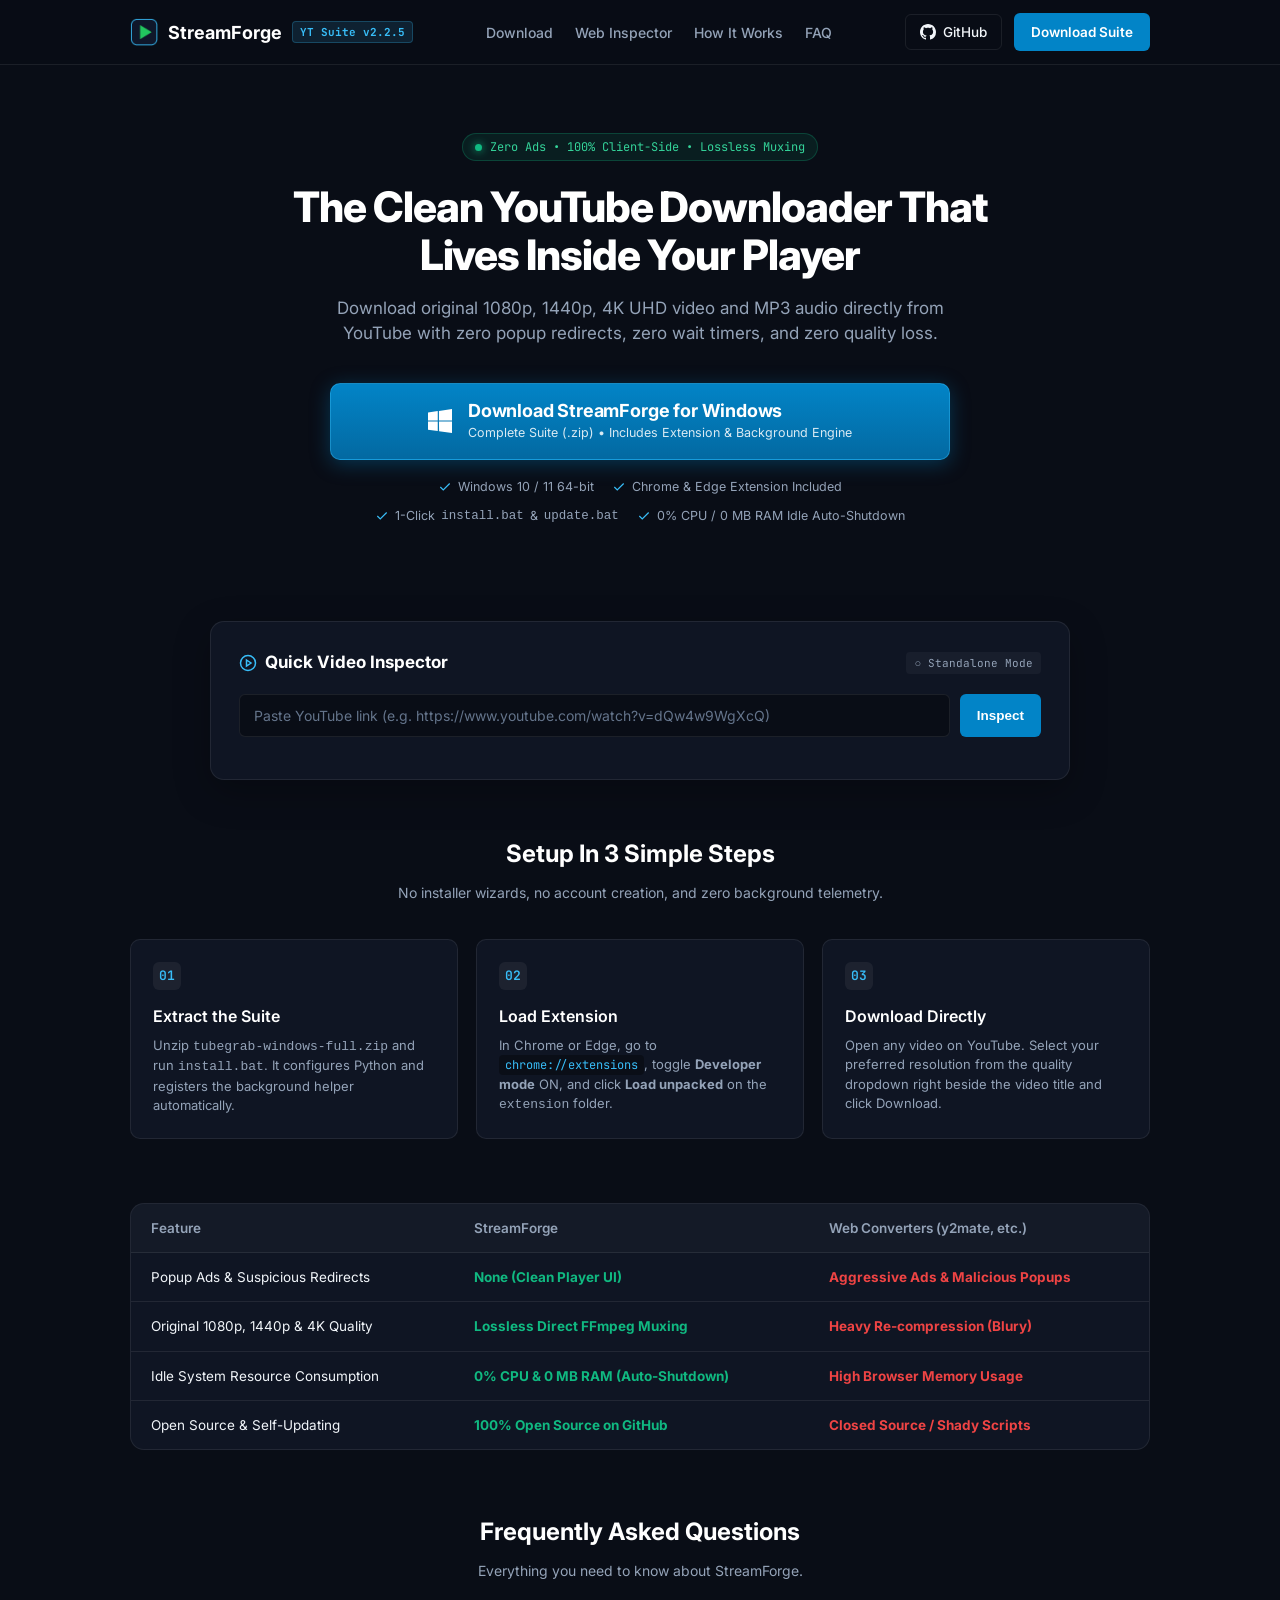
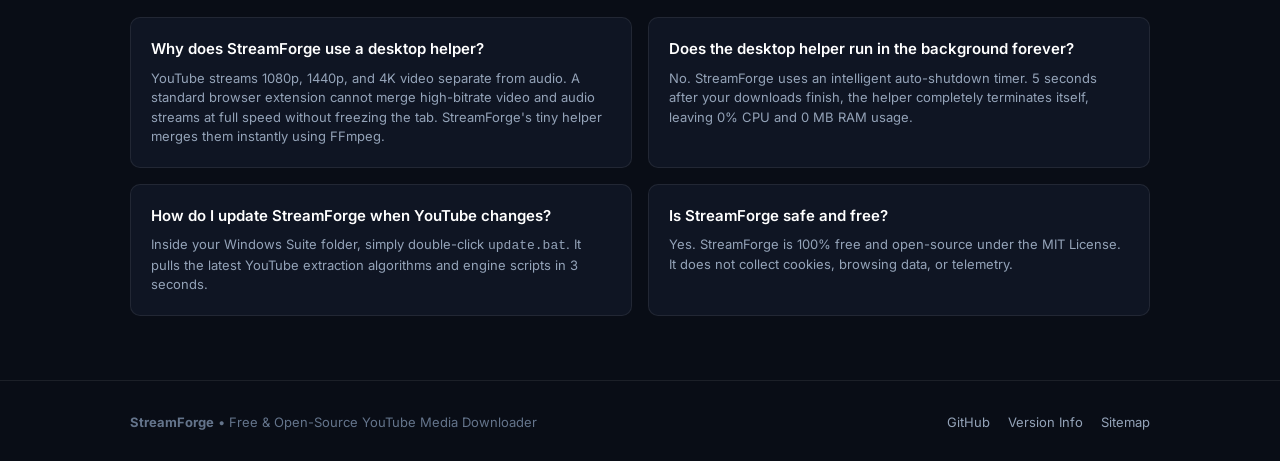
==== index.html @ 8bb4650d "feat(domain): point all canonical, sitemap, og, and version endpoints to streamforge-talha-950a.verc" ====
<!DOCTYPE html>
<html lang="en">
<head>
  <meta charset="UTF-8">
  <meta name="viewport" content="width=device-width, initial-scale=1.0">
  <title>StreamForge - Clean, High-Speed YouTube Downloader & Desktop Suite</title>
  <meta name="description" content="StreamForge is a high-speed, ad-free YouTube video downloader and browser extension. Download 1080p, 1440p, 4K UHD, and MP3 audio directly from the YouTube player.">
  <meta name="keywords" content="streamforge, youtube downloader, yt downloader, streamforge youtube, chrome extension, edge extension, 1080p youtube download, 4k video download, mp3 audio extractor, open source downloader">
  <meta name="author" content="StreamForge Team">
  <meta name="google-site-verification" content="googleea333b6af960c847" />
  <link rel="canonical" href="https://streamforge-talha-950a.vercel.app/" />

  <!-- Open Graph -->
  <meta property="og:title" content="StreamForge - Clean YouTube Downloader & Desktop Suite">
  <meta property="og:description" content="Download YouTube videos directly from your browser player in full quality with zero ads.">
  <meta property="og:type" content="website">
  <meta property="og:url" content="https://streamforge-talha-950a.vercel.app/">
  <meta property="og:image" content="https://streamforge-talha-950a.vercel.app/icon.png">

  <!-- Schema.org JSON-LD -->
  <script type="application/ld+json">
  {
    "@context": "https://schema.org",
    "@graph": [
      {
        "@type": "WebSite",
        "@id": "https://streamforge-talha-950a.vercel.app/#website",
        "url": "https://streamforge-talha-950a.vercel.app/",
        "name": "StreamForge",
        "description": "Clean, ad-free YouTube video downloader extension and desktop engine."
      },
      {
        "@type": "SoftwareApplication",
        "name": "StreamForge",
        "operatingSystem": "Windows 10, Windows 11, Chromium Browsers",
        "applicationCategory": "MultimediaApplication",
        "offers": {
          "@type": "Offer",
          "price": "0",
          "priceCurrency": "USD"
        }
      }
    ]
  }
  </script>

  <link rel="icon" type="image/png" href="icon.png">
  <link rel="preconnect" href="https://fonts.googleapis.com">
  <link rel="preconnect" href="https://fonts.gstatic.com" crossorigin>
  <link href="https://fonts.googleapis.com/css2?family=Inter:wght@400;500;600;700&family=JetBrains+Mono:wght@400;500&display=swap" rel="stylesheet">

  <style>
    :root {
      --bg: #090d16;
      --bg-surface: #0f1523;
      --bg-card: #141c2e;
      --bg-card-hover: #182238;
      --border: rgba(255, 255, 255, 0.08);
      --border-focus: rgba(56, 189, 248, 0.5);
      --text: #f1f5f9;
      --text-muted: #94a3b8;
      --text-dim: #64748b;
      --primary: #0284c7;
      --primary-hover: #0369a1;
      --accent: #38bdf8;
      --accent-glow: rgba(56, 189, 248, 0.15);
      --success: #10b981;
      --danger: #ef4444;
      --radius-sm: 6px;
      --radius: 10px;
      --radius-lg: 14px;
      --font-mono: "JetBrains Mono", monospace;
    }

    * {
      box-sizing: border-box;
      margin: 0;
      padding: 0;
    }

    body {
      background-color: var(--bg);
      color: var(--text);
      font-family: 'Inter', -apple-system, BlinkMacSystemFont, "Segoe UI", Roboto, sans-serif;
      line-height: 1.5;
      font-size: 15px;
      -webkit-font-smoothing: antialiased;
    }

    a {
      color: var(--accent);
      text-decoration: none;
    }
    a:hover {
      text-decoration: underline;
    }

    /* Container */
    .container {
      max-width: 1060px;
      margin: 0 auto;
      padding: 0 20px;
    }

    /* Navbar */
    header {
      border-bottom: 1px solid var(--border);
      position: sticky;
      top: 0;
      background: rgba(9, 13, 22, 0.85);
      backdrop-filter: blur(12px);
      z-index: 100;
    }

    .nav-wrap {
      display: flex;
      align-items: center;
      justify-content: space-between;
      height: 64px;
    }

    .brand {
      display: flex;
      align-items: center;
      gap: 10px;
      font-size: 18px;
      font-weight: 700;
      color: #fff;
      text-decoration: none;
    }

    .brand img {
      width: 28px;
      height: 28px;
      border-radius: 6px;
    }

    .brand-tag {
      font-size: 11px;
      font-family: var(--font-mono);
      background: rgba(56, 189, 248, 0.12);
      color: var(--accent);
      padding: 2px 7px;
      border-radius: 4px;
      border: 1px solid rgba(56, 189, 248, 0.25);
    }

    .nav-links {
      display: flex;
      align-items: center;
      gap: 22px;
    }

    .nav-links a {
      color: var(--text-muted);
      font-size: 14px;
      font-weight: 500;
      transition: color 0.15s;
    }

    .nav-links a:hover {
      color: #fff;
      text-decoration: none;
    }

    .nav-actions {
      display: flex;
      align-items: center;
      gap: 12px;
    }

    .btn-ghost {
      display: inline-flex;
      align-items: center;
      gap: 7px;
      padding: 7px 14px;
      background: transparent;
      border: 1px solid var(--border);
      color: var(--text);
      font-size: 13.5px;
      font-weight: 500;
      border-radius: var(--radius-sm);
      transition: all 0.15s;
      cursor: pointer;
      text-decoration: none;
    }

    .btn-ghost:hover {
      background: rgba(255, 255, 255, 0.05);
      border-color: rgba(255, 255, 255, 0.2);
      color: #fff;
      text-decoration: none;
    }

    .btn-primary {
      display: inline-flex;
      align-items: center;
      gap: 7px;
      padding: 8px 16px;
      background: var(--primary);
      border: 1px solid transparent;
      color: #fff;
      font-size: 13.5px;
      font-weight: 600;
      border-radius: var(--radius-sm);
      transition: all 0.15s;
      cursor: pointer;
      text-decoration: none;
    }

    .btn-primary:hover {
      background: var(--primary-hover);
      text-decoration: none;
    }

    /* Hero */
    .hero {
      padding: 68px 0 48px;
      text-align: center;
    }

    .status-badge {
      display: inline-flex;
      align-items: center;
      gap: 8px;
      background: rgba(16, 185, 129, 0.1);
      border: 1px solid rgba(16, 185, 129, 0.25);
      color: #34d399;
      font-size: 12px;
      font-family: var(--font-mono);
      padding: 4px 12px;
      border-radius: 20px;
      margin-bottom: 22px;
    }

    .status-dot {
      width: 7px;
      height: 7px;
      background: #10b981;
      border-radius: 50%;
      box-shadow: 0 0 8px #10b981;
    }

    .hero h1 {
      font-size: 42px;
      font-weight: 800;
      letter-spacing: -0.025em;
      line-height: 1.15;
      color: #fff;
      max-width: 760px;
      margin: 0 auto 16px;
    }

    .hero p {
      font-size: 17px;
      color: var(--text-muted);
      max-width: 620px;
      margin: 0 auto 36px;
    }

    /* Single Hero CTA */
    .hero-cta-box {
      max-width: 620px;
      margin: 0 auto 48px;
      display: flex;
      flex-direction: column;
      align-items: center;
      gap: 18px;
    }

    .btn-hero-primary {
      display: inline-flex;
      align-items: center;
      justify-content: center;
      gap: 16px;
      width: 100%;
      padding: 16px 28px;
      background: linear-gradient(180deg, #0284c7 0%, #0369a1 100%);
      color: #fff !important;
      border: 1px solid rgba(56, 189, 248, 0.4);
      border-radius: var(--radius);
      box-shadow: 0 4px 20px rgba(2, 132, 199, 0.35);
      transition: all 0.2s cubic-bezier(0.16, 1, 0.3, 1);
      cursor: pointer;
      text-decoration: none !important;
    }

    .btn-hero-primary:hover {
      background: linear-gradient(180deg, #0369a1 0%, #075985 100%);
      transform: translateY(-2px);
      box-shadow: 0 8px 28px rgba(2, 132, 199, 0.5);
      color: #fff !important;
    }

    .btn-hero-primary svg {
      flex-shrink: 0;
    }

    .btn-text-wrap {
      display: flex;
      flex-direction: column;
      text-align: left;
    }

    .btn-title {
      font-size: 18px;
      font-weight: 700;
      letter-spacing: -0.01em;
      line-height: 1.25;
    }

    .btn-sub {
      font-size: 12.5px;
      color: rgba(255, 255, 255, 0.85);
      font-weight: 400;
      margin-top: 2px;
    }

    .hero-meta-badges {
      display: flex;
      flex-wrap: wrap;
      justify-content: center;
      gap: 10px 18px;
      font-size: 12.5px;
      color: var(--text-muted);
    }

    .meta-item {
      display: inline-flex;
      align-items: center;
      gap: 6px;
    }

    .meta-item svg {
      color: var(--accent);
    }

    /* Live Interactive Video Inspector */
    .inspector-section {
      background: var(--bg-surface);
      border: 1px solid var(--border);
      border-radius: var(--radius-lg);
      padding: 28px;
      max-width: 860px;
      margin: 0 auto 56px;
      box-shadow: 0 12px 36px rgba(0, 0, 0, 0.25);
    }

    .inspector-header {
      display: flex;
      align-items: center;
      justify-content: space-between;
      margin-bottom: 18px;
    }

    .inspector-header h2 {
      font-size: 17px;
      font-weight: 700;
      color: #fff;
      display: flex;
      align-items: center;
      gap: 8px;
    }

    .inspector-tag {
      font-size: 11px;
      font-family: var(--font-mono);
      color: var(--text-dim);
      background: rgba(255, 255, 255, 0.04);
      padding: 3px 8px;
      border-radius: 4px;
    }

    .input-box {
      display: flex;
      gap: 10px;
      margin-bottom: 14px;
    }

    .url-input {
      flex: 1;
      background: var(--bg);
      border: 1px solid var(--border);
      border-radius: var(--radius-sm);
      padding: 12px 14px;
      color: #fff;
      font-size: 14px;
      font-family: inherit;
      outline: none;
      transition: border-color 0.15s;
    }

    .url-input:focus {
      border-color: var(--accent);
      box-shadow: 0 0 0 2px var(--accent-glow);
    }

    .url-input::placeholder {
      color: var(--text-dim);
    }

    /* Video Preview Card */
    .preview-card {
      display: none;
      margin-top: 20px;
      background: var(--bg-card);
      border: 1px solid var(--border);
      border-radius: var(--radius);
      padding: 16px;
      animation: fadeIn 0.2s ease-in-out;
    }

    @keyframes fadeIn {
      from { opacity: 0; transform: translateY(4px); }
      to { opacity: 1; transform: translateY(0); }
    }

    .preview-flex {
      display: flex;
      gap: 18px;
      align-items: flex-start;
    }

    .preview-thumb {
      width: 170px;
      height: 96px;
      border-radius: 6px;
      object-fit: cover;
      background: #000;
      flex-shrink: 0;
    }

    .preview-info {
      flex: 1;
      min-width: 0;
    }

    .preview-title {
      font-size: 15px;
      font-weight: 600;
      color: #fff;
      margin-bottom: 6px;
      white-space: nowrap;
      overflow: hidden;
      text-overflow: ellipsis;
    }

    .preview-meta {
      font-size: 12px;
      color: var(--text-muted);
      margin-bottom: 12px;
    }

    .quality-chips {
      display: flex;
      flex-wrap: wrap;
      gap: 8px;
    }

    .chip {
      font-size: 12px;
      padding: 4px 10px;
      background: rgba(255, 255, 255, 0.05);
      border: 1px solid var(--border);
      border-radius: 4px;
      color: var(--text);
      cursor: pointer;
      transition: all 0.15s;
    }

    .chip:hover {
      background: var(--primary);
      border-color: var(--primary);
      color: #fff;
    }

    .chip.active {
      background: var(--accent);
      border-color: var(--accent);
      color: #000;
      font-weight: 600;
    }

    /* Live Progress Bar Simulation */
    .progress-wrap {
      display: none;
      margin-top: 14px;
      background: rgba(0, 0, 0, 0.4);
      border-radius: 6px;
      padding: 12px;
      border: 1px solid rgba(255, 255, 255, 0.05);
    }

    .progress-bar-bg {
      height: 6px;
      background: rgba(255, 255, 255, 0.1);
      border-radius: 3px;
      overflow: hidden;
      margin-bottom: 8px;
    }

    .progress-bar-fill {
      width: 0%;
      height: 100%;
      background: linear-gradient(90deg, #0284c7, #38bdf8);
      transition: width 0.2s linear;
      box-shadow: 0 0 10px rgba(56, 189, 248, 0.7);
    }

    .progress-text {
      display: flex;
      justify-content: space-between;
      font-size: 12px;
      font-family: var(--font-mono);
      color: var(--text-muted);
    }

    /* How It Works (3 Steps) */
    .section-title {
      text-align: center;
      font-size: 24px;
      font-weight: 700;
      color: #fff;
      margin-bottom: 10px;
    }

    .section-subtitle {
      text-align: center;
      font-size: 14px;
      color: var(--text-muted);
      margin-bottom: 36px;
    }

    .steps-grid {
      display: grid;
      grid-template-columns: repeat(3, 1fr);
      gap: 18px;
      margin-bottom: 64px;
    }

    .step-card {
      background: var(--bg-surface);
      border: 1px solid var(--border);
      border-radius: var(--radius);
      padding: 22px;
    }

    .step-num {
      display: inline-flex;
      align-items: center;
      justify-content: center;
      width: 28px;
      height: 28px;
      border-radius: 6px;
      background: rgba(255, 255, 255, 0.06);
      font-family: var(--font-mono);
      font-size: 13px;
      font-weight: 600;
      color: var(--accent);
      margin-bottom: 14px;
    }

    .step-card h4 {
      font-size: 16px;
      font-weight: 600;
      color: #fff;
      margin-bottom: 8px;
    }

    .step-card p {
      font-size: 13px;
      color: var(--text-muted);
      line-height: 1.5;
    }

    .code-pill {
      font-family: var(--font-mono);
      background: rgba(0, 0, 0, 0.35);
      padding: 2px 6px;
      border-radius: 4px;
      font-size: 12px;
      color: var(--accent);
    }

    /* Comparison Table */
    .table-section {
      background: var(--bg-surface);
      border: 1px solid var(--border);
      border-radius: var(--radius-lg);
      overflow: hidden;
      margin-bottom: 64px;
    }

    table {
      width: 100%;
      border-collapse: collapse;
      font-size: 13.5px;
      text-align: left;
    }

    th {
      background: rgba(255, 255, 255, 0.02);
      padding: 14px 20px;
      color: var(--text-muted);
      font-weight: 600;
      border-bottom: 1px solid var(--border);
    }

    td {
      padding: 14px 20px;
      border-bottom: 1px solid var(--border);
      color: var(--text);
    }

    tr:last-child td {
      border-bottom: none;
    }

    .check {
      color: var(--success);
      font-weight: bold;
    }

    .cross {
      color: var(--danger);
      font-weight: bold;
    }

    /* FAQ */
    .faq-grid {
      display: grid;
      grid-template-columns: repeat(2, 1fr);
      gap: 16px;
      margin-bottom: 64px;
    }

    .faq-item {
      background: var(--bg-surface);
      border: 1px solid var(--border);
      border-radius: var(--radius);
      padding: 20px;
    }

    .faq-item h4 {
      font-size: 15px;
      font-weight: 600;
      color: #fff;
      margin-bottom: 8px;
    }

    .faq-item p {
      font-size: 13px;
      color: var(--text-muted);
      line-height: 1.5;
    }

    /* Footer */
    footer {
      border-top: 1px solid var(--border);
      padding: 32px 0;
      font-size: 13px;
      color: var(--text-dim);
    }

    .footer-wrap {
      display: flex;
      justify-content: space-between;
      align-items: center;
    }

    .footer-links {
      display: flex;
      gap: 18px;
    }

    .footer-links a {
      color: var(--text-muted);
      font-size: 13px;
    }

    .footer-links a:hover {
      color: #fff;
    }

    /* Responsive */
    @media (max-width: 768px) {
      .download-grid, .steps-grid, .faq-grid {
        grid-template-columns: 1fr;
      }
      .nav-links {
        display: none;
      }
      .hero h1 {
        font-size: 32px;
      }
      .preview-flex {
        flex-direction: column;
      }
      .preview-thumb {
        width: 100%;
        height: 180px;
      }
    }
  </style>
</head>
<body>

  <!-- Navbar -->
  <header>
    <div class="container nav-wrap">
      <a href="#" class="brand">
        <img src="icon.png" alt="StreamForge Logo">
        <span>StreamForge</span>
        <span class="brand-tag">YT Suite v2.2.5</span>
      </a>
      <nav class="nav-links">
        <a href="#download">Download</a>
        <a href="#inspector">Web Inspector</a>
        <a href="#how-it-works">How It Works</a>
        <a href="#faq">FAQ</a>
      </nav>
      <div class="nav-actions">
        <a href="https://github.com/f2025cs024-star/Tubegrab-4K" target="_blank" class="btn-ghost">
          <svg width="16" height="16" viewBox="0 0 16 16" fill="currentColor"><path d="M8 0C3.58 0 0 3.58 0 8c0 3.54 2.29 6.53 5.47 7.59.4.07.55-.17.55-.38 0-.19-.01-.82-.01-1.49-2.01.37-2.53-.49-2.69-.94-.09-.23-.48-.94-.82-1.13-.28-.15-.68-.52-.01-.53.63-.01 1.08.58 1.23.82.72 1.21 1.87.87 2.33.66.07-.52.28-.87.51-1.07-1.78-.2-3.64-.89-3.64-3.95 0-.87.31-1.59.82-2.15-.08-.2-.36-1.02.08-2.12 0 0 .67-.21 2.2.82.64-.18 1.32-.27 2-.27.68 0 1.36.09 2 .27 1.53-1.04 2.2-.82 2.2-.82.44 1.1.16 1.92.08 2.12.51.56.82 1.27.82 2.15 0 3.07-1.87 3.75-3.65 3.95.29.25.54.73.54 1.48 0 1.07-.01 1.93-.01 2.2 0 .21.15.46.55.38A8.013 8.013 0 0016 8c0-4.42-3.58-8-8-8z"/></svg>
          GitHub
        </a>
        <a href="tubegrab-windows-full.zip" class="btn-primary">Download Suite</a>
      </div>
    </div>
  </header>

  <main class="container">

    <!-- Hero -->
    <section class="hero">
      <div class="status-badge">
        <span class="status-dot"></span>
        Zero Ads • 100% Client-Side • Lossless Muxing
      </div>
      <h1>The Clean YouTube Downloader That Lives Inside Your Player</h1>
      <p>Download original 1080p, 1440p, 4K UHD video and MP3 audio directly from YouTube with zero popup redirects, zero wait timers, and zero quality loss.</p>

      <!-- Single Focused Call to Action -->
      <div class="hero-cta-box" id="download">
        <a href="tubegrab-windows-full.zip" class="btn-hero-primary">
          <svg width="24" height="24" viewBox="0 0 24 24" fill="currentColor">
            <path d="M0 3.449L9.75 2.1v9.451H0m10.949-9.602L24 0v11.4H10.949M0 12.6h9.75v9.451L0 20.699M10.949 12.6H24V24l-12.902-1.799"/>
          </svg>
          <div class="btn-text-wrap">
            <span class="btn-title">Download StreamForge for Windows</span>
            <span class="btn-sub">Complete Suite (.zip) • Includes Extension & Background Engine</span>
          </div>
        </a>

        <div class="hero-meta-badges">
          <span class="meta-item">
            <svg width="14" height="14" viewBox="0 0 24 24" fill="none" stroke="currentColor" stroke-width="2"><polyline points="20 6 9 17 4 12"/></svg>
            Windows 10 / 11 64-bit
          </span>
          <span class="meta-item">
            <svg width="14" height="14" viewBox="0 0 24 24" fill="none" stroke="currentColor" stroke-width="2"><polyline points="20 6 9 17 4 12"/></svg>
            Chrome & Edge Extension Included
          </span>
          <span class="meta-item">
            <svg width="14" height="14" viewBox="0 0 24 24" fill="none" stroke="currentColor" stroke-width="2"><polyline points="20 6 9 17 4 12"/></svg>
            1-Click <code>install.bat</code> & <code>update.bat</code>
          </span>
          <span class="meta-item">
            <svg width="14" height="14" viewBox="0 0 24 24" fill="none" stroke="currentColor" stroke-width="2"><polyline points="20 6 9 17 4 12"/></svg>
            0% CPU / 0 MB RAM Idle Auto-Shutdown
          </span>
        </div>
      </div>
    </section>

    <!-- Web Video Inspector (OneCompiler Style) -->
    <section class="inspector-section" id="inspector">
      <div class="inspector-header">
        <h2>
          <svg width="18" height="18" viewBox="0 0 24 24" fill="none" stroke="var(--accent)" stroke-width="2"><circle cx="12" cy="12" r="10"/><polygon points="10 8 16 12 10 16 10 8"/></svg>
          Quick Video Inspector
        </h2>
        <span class="inspector-tag" id="engineStatus">Checking local engine...</span>
      </div>

      <div class="input-box">
        <input type="text" id="videoUrlInput" class="url-input" placeholder="Paste YouTube link (e.g. https://www.youtube.com/watch?v=dQw4w9WgXcQ)">
        <button id="inspectBtn" class="btn-primary">Inspect</button>
      </div>

      <!-- Preview Output -->
      <div id="previewCard" class="preview-card">
        <div class="preview-flex">
          <img id="thumbImg" src="" alt="Thumbnail" class="preview-thumb">
          <div class="preview-info">
            <h4 id="videoTitle" class="preview-title">Video Title</h4>
            <div id="videoMeta" class="preview-meta">Duration: --:-- • YouTube Video</div>
            <div class="quality-chips" id="qualityChips">
              <span class="chip active" data-q="max">Best Quality (UHD)</span>
              <span class="chip" data-q="1080">1080p Full HD</span>
              <span class="chip" data-q="720">720p HD</span>
              <span class="chip" data-q="mp3">MP3 Audio</span>
            </div>
          </div>
        </div>

        <div style="margin-top: 16px; display: flex; justify-content: flex-end; gap: 10px;">
          <button id="startDownloadBtn" class="btn-primary">
            <svg width="14" height="14" viewBox="0 0 24 24" fill="none" stroke="currentColor" stroke-width="2"><path d="M21 15v4a2 2 0 0 1-2 2H5a2 2 0 0 1-2-2v-4"/><polyline points="7 10 12 15 17 10"/><line x1="12" y1="15" x2="12" y2="3"/></svg>
            Send to StreamForge Engine
          </button>
        </div>

        <!-- Live Progress -->
        <div id="progressWrap" class="progress-wrap">
          <div class="progress-bar-bg">
            <div id="progressFill" class="progress-bar-fill"></div>
          </div>
          <div class="progress-text">
            <span id="progressStatus">Downloading stream...</span>
            <span id="progressPercent">0%</span>
          </div>
        </div>
      </div>
    </section>

    <!-- How It Works -->
    <section id="how-it-works" style="margin-bottom: 64px;">
      <h3 class="section-title">Setup In 3 Simple Steps</h3>
      <p class="section-subtitle">No installer wizards, no account creation, and zero background telemetry.</p>

      <div class="steps-grid">
        <div class="step-card">
          <div class="step-num">01</div>
          <h4>Extract the Suite</h4>
          <p>Unzip <code>tubegrab-windows-full.zip</code> and run <code>install.bat</code>. It configures Python and registers the background helper automatically.</p>
        </div>
        <div class="step-card">
          <div class="step-num">02</div>
          <h4>Load Extension</h4>
          <p>In Chrome or Edge, go to <span class="code-pill">chrome://extensions</span>, toggle <b>Developer mode</b> ON, and click <b>Load unpacked</b> on the <code>extension</code> folder.</p>
        </div>
        <div class="step-card">
          <div class="step-num">03</div>
          <h4>Download Directly</h4>
          <p>Open any video on YouTube. Select your preferred resolution from the quality dropdown right beside the video title and click Download.</p>
        </div>
      </div>
    </section>

    <!-- Comparison Table -->
    <section class="table-section">
      <table>
        <thead>
          <tr>
            <th>Feature</th>
            <th>StreamForge</th>
            <th>Web Converters (y2mate, etc.)</th>
          </tr>
        </thead>
        <tbody>
          <tr>
            <td>Popup Ads & Suspicious Redirects</td>
            <td><span class="check">None (Clean Player UI)</span></td>
            <td><span class="cross">Aggressive Ads & Malicious Popups</span></td>
          </tr>
          <tr>
            <td>Original 1080p, 1440p & 4K Quality</td>
            <td><span class="check">Lossless Direct FFmpeg Muxing</span></td>
            <td><span class="cross">Heavy Re-compression (Blury)</span></td>
          </tr>
          <tr>
            <td>Idle System Resource Consumption</td>
            <td><span class="check">0% CPU & 0 MB RAM (Auto-Shutdown)</span></td>
            <td><span class="cross">High Browser Memory Usage</span></td>
          </tr>
          <tr>
            <td>Open Source & Self-Updating</td>
            <td><span class="check">100% Open Source on GitHub</span></td>
            <td><span class="cross">Closed Source / Shady Scripts</span></td>
          </tr>
        </tbody>
      </table>
    </section>

    <!-- FAQ -->
    <section id="faq">
      <h3 class="section-title">Frequently Asked Questions</h3>
      <p class="section-subtitle">Everything you need to know about StreamForge.</p>

      <div class="faq-grid">
        <div class="faq-item">
          <h4>Why does StreamForge use a desktop helper?</h4>
          <p>YouTube streams 1080p, 1440p, and 4K video separate from audio. A standard browser extension cannot merge high-bitrate video and audio streams at full speed without freezing the tab. StreamForge's tiny helper merges them instantly using FFmpeg.</p>
        </div>
        <div class="faq-item">
          <h4>Does the desktop helper run in the background forever?</h4>
          <p>No. StreamForge uses an intelligent auto-shutdown timer. 5 seconds after your downloads finish, the helper completely terminates itself, leaving 0% CPU and 0 MB RAM usage.</p>
        </div>
        <div class="faq-item">
          <h4>How do I update StreamForge when YouTube changes?</h4>
          <p>Inside your Windows Suite folder, simply double-click <code>update.bat</code>. It pulls the latest YouTube extraction algorithms and engine scripts in 3 seconds.</p>
        </div>
        <div class="faq-item">
          <h4>Is StreamForge safe and free?</h4>
          <p>Yes. StreamForge is 100% free and open-source under the MIT License. It does not collect cookies, browsing data, or telemetry.</p>
        </div>
      </div>
    </section>

  </main>

  <!-- Footer -->
  <footer>
    <div class="container footer-wrap">
      <div>
        <b>StreamForge</b> • Free & Open-Source YouTube Media Downloader
      </div>
      <div class="footer-links">
        <a href="https://github.com/f2025cs024-star/Tubegrab-4K" target="_blank">GitHub</a>
        <a href="version.json" target="_blank">Version Info</a>
        <a href="sitemap.xml" target="_blank">Sitemap</a>
      </div>
    </div>
  </footer>

  <script>
    // Live Inspector Client Logic
    const inspectBtn = document.getElementById('inspectBtn');
    const urlInput = document.getElementById('videoUrlInput');
    const previewCard = document.getElementById('previewCard');
    const thumbImg = document.getElementById('thumbImg');
    const videoTitle = document.getElementById('videoTitle');
    const videoMeta = document.getElementById('videoMeta');
    const startDownloadBtn = document.getElementById('startDownloadBtn');
    const progressWrap = document.getElementById('progressWrap');
    const progressFill = document.getElementById('progressFill');
    const progressPercent = document.getElementById('progressPercent');
    const progressStatus = document.getElementById('progressStatus');
    const engineStatus = document.getElementById('engineStatus');

    let selectedQuality = "max";
    let activeVideoId = "";

    // Check Local Engine Status
    function checkEngine() {
      fetch("http://127.0.0.1:19876/status", { signal: AbortSignal.timeout(1200) })
        .then(r => r.json())
        .then(d => {
          engineStatus.textContent = "● Local Engine Active";
          engineStatus.style.color = "#10b981";
        })
        .catch(() => {
          engineStatus.textContent = "○ Standalone Mode";
          engineStatus.style.color = "#94a3b8";
        });
    }
    checkEngine();

    // Parse YouTube ID
    function extractYouTubeId(url) {
      const reg = /(?:youtube\.com\/(?:[^\/]+\/.+\/|(?:v|e(?:mbed)?)\/|.*[?&]v=)|youtu\.be\/)([^"&?\/\s]{11})/;
      const match = url.match(reg);
      return match ? match[1] : null;
    }

    // Handle Inspect Click
    inspectBtn.addEventListener('click', () => {
      const url = urlInput.value.trim();
      if (!url) return;

      const id = extractYouTubeId(url);
      if (!id) {
        alert("Please enter a valid YouTube video URL.");
        return;
      }

      activeVideoId = id;
      thumbImg.src = `https://i.ytimg.com/vi/${id}/mqdefault.jpg`;
      videoTitle.textContent = "YouTube Video (" + id + ")";
      videoMeta.textContent = "Detected stream: Ready for multi-resolution extraction";
      previewCard.style.display = "block";
      progressWrap.style.display = "none";

      // Try fetching live title from YouTube oEmbed
      fetch(`https://noembed.com/embed?url=https://www.youtube.com/watch?v=${id}`)
        .then(r => r.json())
        .then(data => {
          if (data && data.title) {
            videoTitle.textContent = data.title;
            videoMeta.textContent = `Author: ${data.author_name || 'YouTube Creator'} • Ready`;
          }
        })
        .catch(() => {});
    });

    // Quality chip toggle
    document.querySelectorAll('.chip').forEach(chip => {
      chip.addEventListener('click', () => {
        document.querySelectorAll('.chip').forEach(c => c.classList.remove('active'));
        chip.classList.add('active');
        selectedQuality = chip.getAttribute('data-q');
      });
    });

    // Handle Download Action
    startDownloadBtn.addEventListener('click', () => {
      const fullUrl = `https://www.youtube.com/watch?v=${activeVideoId}`;
      progressWrap.style.display = "block";
      progressFill.style.width = "15%";
      progressPercent.textContent = "15%";
      progressStatus.textContent = "Connecting to StreamForge engine...";

      fetch("http://127.0.0.1:19876/trigger", {
        method: "POST",
        headers: { "Content-Type": "application/json" },
        body: JSON.stringify({
          url: fullUrl,
          title: videoTitle.textContent,
          quality: selectedQuality
        })
      })
      .then(r => r.json())
      .then(res => {
        if (res && res.task_id) {
          trackTask(res.task_id);
        } else {
          simulateDemo();
        }
      })
      .catch(() => {
        simulateDemo();
      });
    });

    function trackTask(taskId) {
      const poll = setInterval(() => {
        fetch(`http://127.0.0.1:19876/progress?id=${taskId}`)
          .then(r => r.json())
          .then(data => {
            if (data.percent) {
              const p = Math.round(data.percent);
              progressFill.style.width = `${p}%`;
              progressPercent.textContent = `${p}%`;
              progressStatus.textContent = data.speed ? `${data.speed} • ${data.downloaded || ''}` : "Downloading...";
            }
            if (data.status === "finished") {
              clearInterval(poll);
              progressFill.style.width = "100%";
              progressPercent.textContent = "100%";
              progressStatus.textContent = "✓ Completed! Saved to Downloads folder.";
            } else if (data.status === "error") {
              clearInterval(poll);
              progressStatus.textContent = "Download failed. Check engine logs.";
            }
          })
          .catch(() => clearInterval(poll));
      }, 500);
    }

    function simulateDemo() {
      progressStatus.textContent = "Local engine helper not running. Start StreamForge via install.bat to download directly.";
      let p = 20;
      const t = setInterval(() => {
        p += 20;
        if (p <= 100) {
          progressFill.style.width = `${p}%`;
          progressPercent.textContent = `${p}%`;
        } else {
          clearInterval(t);
          progressStatus.textContent = "Install the Windows Suite to save 4K files directly to your PC!";
        }
      }, 400);
    }
  </script>
</body>
</html>
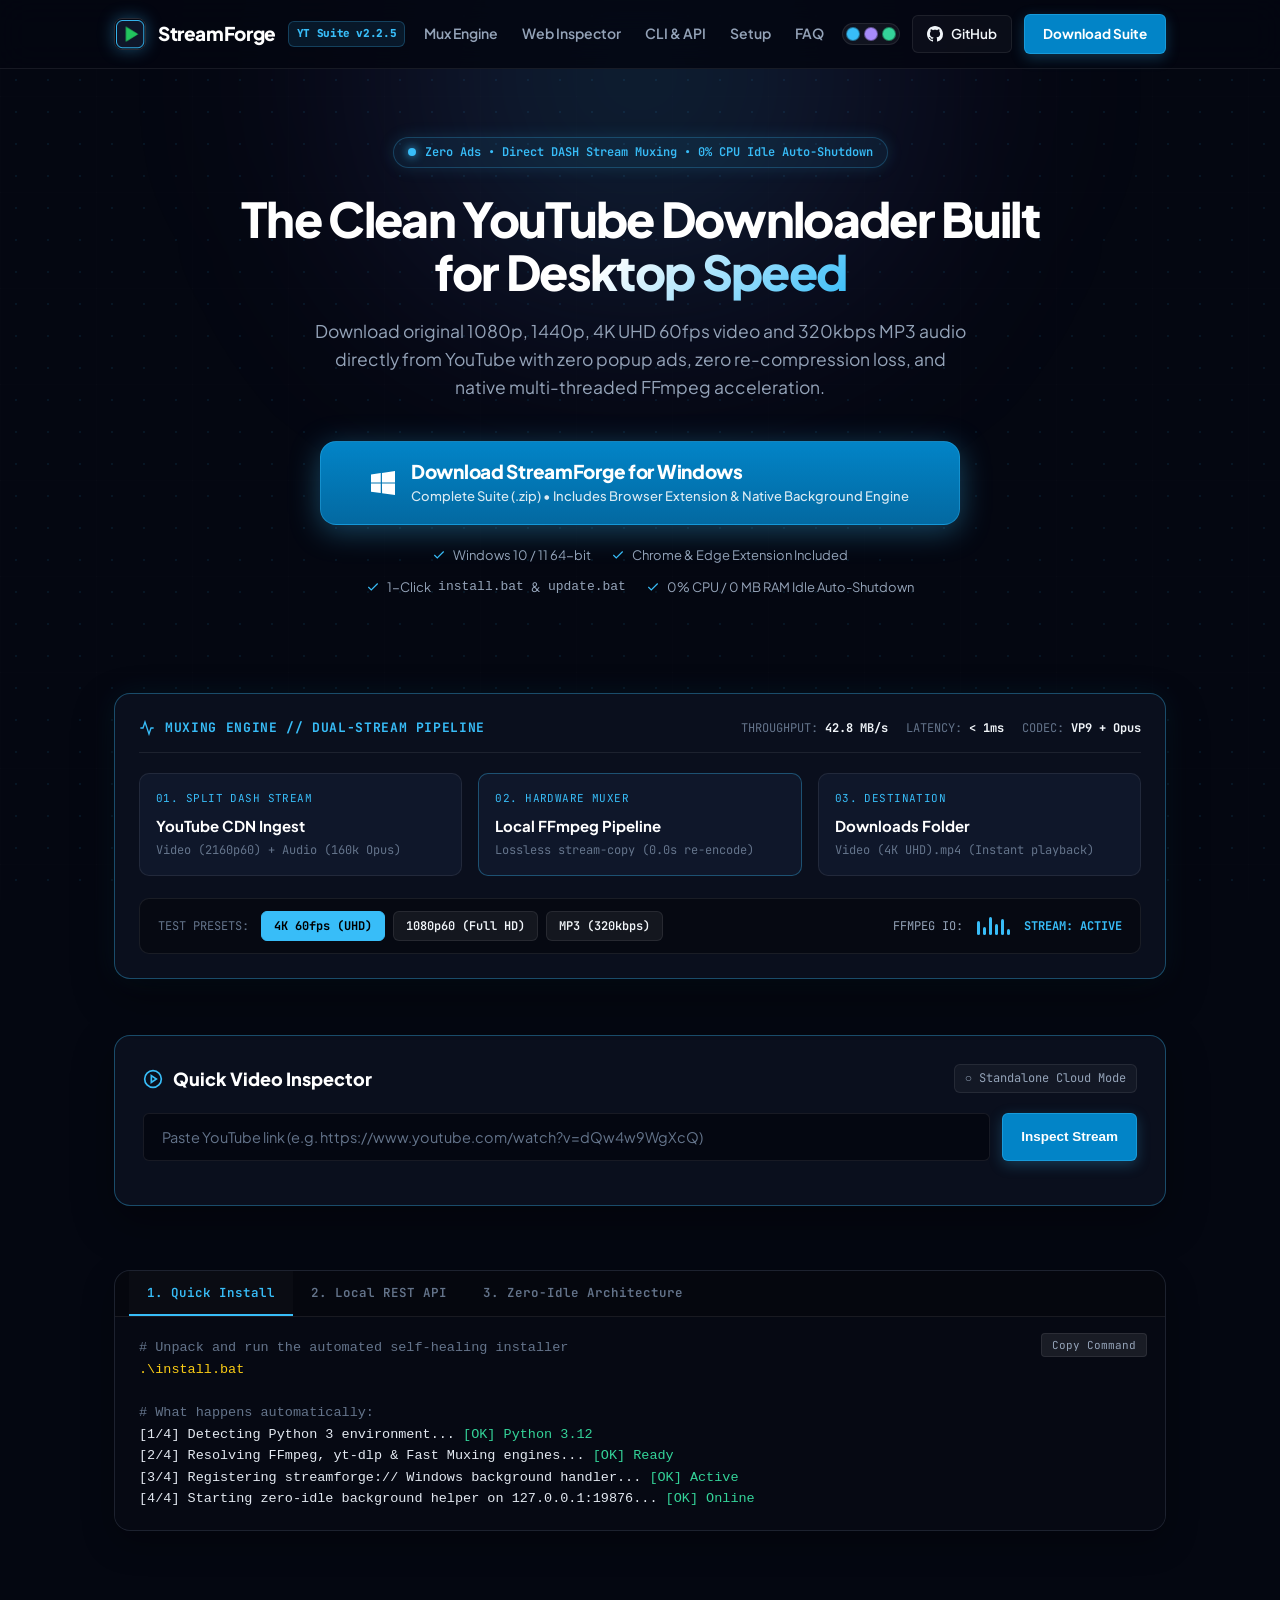
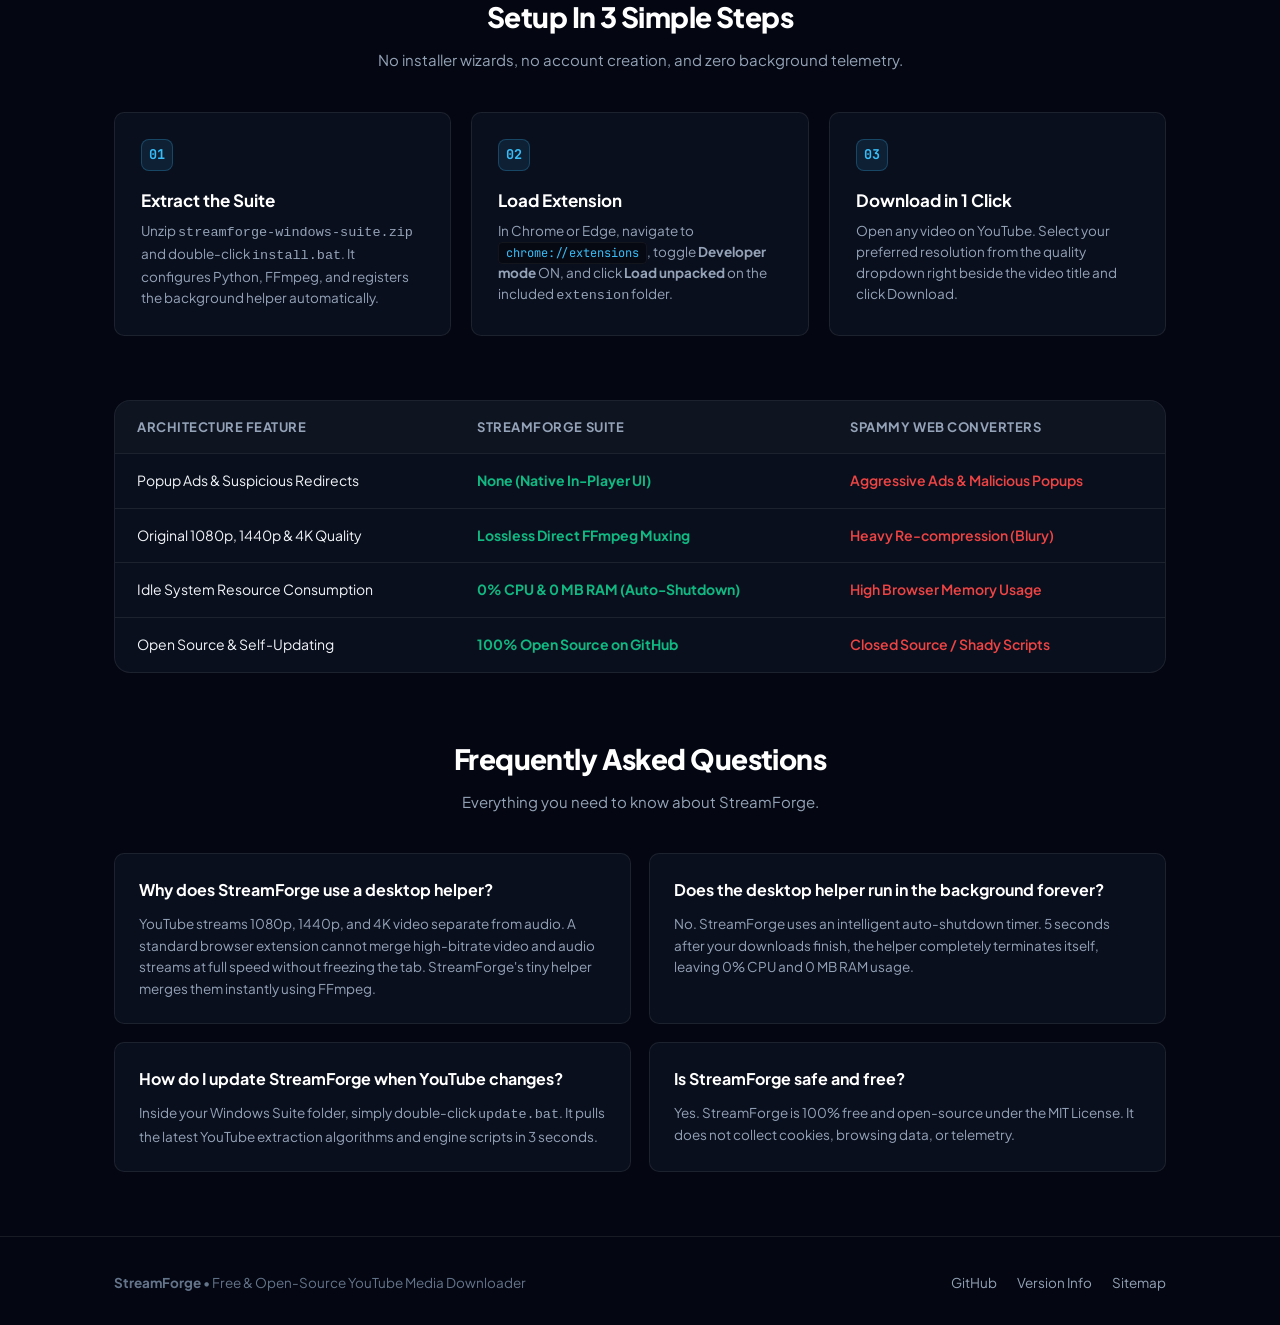
==== commit 1254524c: "feat(ui): add ambient tech grid, interactive muxing HUD, theme switcher, and developer terminal" ====
--- a/index.html
+++ b/index.html
@@ -3,16 +3,16 @@
 <head>
   <meta charset="UTF-8">
   <meta name="viewport" content="width=device-width, initial-scale=1.0">
-  <title>StreamForge - Clean, High-Speed YouTube Downloader & Desktop Suite</title>
-  <meta name="description" content="StreamForge is a high-speed, ad-free YouTube video downloader and browser extension. Download 1080p, 1440p, 4K UHD, and MP3 audio directly from the YouTube player.">
-  <meta name="keywords" content="streamforge, youtube downloader, yt downloader, streamforge youtube, chrome extension, edge extension, 1080p youtube download, 4k video download, mp3 audio extractor, open source downloader">
+  <title>StreamForge - High-Performance YouTube Downloader & Desktop Suite</title>
+  <meta name="description" content="StreamForge is a high-speed, ad-free YouTube video and audio downloader desktop suite and extension. Lossless 1080p, 1440p, 4K UHD 60FPS video muxing and 320kbps MP3 extraction.">
+  <meta name="keywords" content="streamforge, youtube downloader, yt downloader, streamforge youtube, 1080p youtube download, 4k video download, mp3 audio extractor, open source youtube downloader, windows youtube downloader">
   <meta name="author" content="StreamForge Team">
   <meta name="google-site-verification" content="googleea333b6af960c847" />
   <link rel="canonical" href="https://streamforge-talha-950a.vercel.app/" />
 
   <!-- Open Graph -->
   <meta property="og:title" content="StreamForge - Clean YouTube Downloader & Desktop Suite">
-  <meta property="og:description" content="Download YouTube videos directly from your browser player in full quality with zero ads.">
+  <meta property="og:description" content="Download YouTube videos directly from your browser in full original quality with zero ads.">
   <meta property="og:type" content="website">
   <meta property="og:url" content="https://streamforge-talha-950a.vercel.app/">
   <meta property="og:image" content="https://streamforge-talha-950a.vercel.app/icon.png">
@@ -27,7 +27,7 @@
         "@id": "https://streamforge-talha-950a.vercel.app/#website",
         "url": "https://streamforge-talha-950a.vercel.app/",
         "name": "StreamForge",
-        "description": "Clean, ad-free YouTube video downloader extension and desktop engine."
+        "description": "High-performance YouTube video and audio downloader desktop suite and extension."
       },
       {
         "@type": "SoftwareApplication",
@@ -47,29 +47,49 @@
   <link rel="icon" type="image/png" href="icon.png">
   <link rel="preconnect" href="https://fonts.googleapis.com">
   <link rel="preconnect" href="https://fonts.gstatic.com" crossorigin>
-  <link href="https://fonts.googleapis.com/css2?family=Inter:wght@400;500;600;700&family=JetBrains+Mono:wght@400;500&display=swap" rel="stylesheet">
+  <link href="https://fonts.googleapis.com/css2?family=Plus+Jakarta+Sans:wght@400;500;600;700;800&family=JetBrains+Mono:wght@400;500;600;700&display=swap" rel="stylesheet">
 
   <style>
     :root {
-      --bg: #090d16;
-      --bg-surface: #0f1523;
-      --bg-card: #141c2e;
-      --bg-card-hover: #182238;
+      --bg: #040711;
+      --bg-surface: #0a0f1d;
+      --bg-card: #0f172a;
+      --bg-card-hover: #131e36;
       --border: rgba(255, 255, 255, 0.08);
-      --border-focus: rgba(56, 189, 248, 0.5);
+      --border-accent: rgba(56, 189, 248, 0.35);
+      --border-glow: rgba(56, 189, 248, 0.6);
       --text: #f1f5f9;
       --text-muted: #94a3b8;
       --text-dim: #64748b;
       --primary: #0284c7;
       --primary-hover: #0369a1;
       --accent: #38bdf8;
-      --accent-glow: rgba(56, 189, 248, 0.15);
+      --accent-rgb: 56, 189, 248;
+      --accent-glow: rgba(56, 189, 248, 0.18);
+      --neon-purple: #8b5cf6;
       --success: #10b981;
       --danger: #ef4444;
       --radius-sm: 6px;
       --radius: 10px;
-      --radius-lg: 14px;
-      --font-mono: "JetBrains Mono", monospace;
+      --radius-lg: 16px;
+      --font-sans: 'Plus Jakarta Sans', -apple-system, BlinkMacSystemFont, "Segoe UI", Roboto, sans-serif;
+      --font-mono: 'JetBrains Mono', monospace;
+    }
+
+    [data-theme="purple"] {
+      --accent: #a78bfa;
+      --accent-rgb: 167, 139, 250;
+      --primary: #7c3aed;
+      --primary-hover: #6d28d9;
+      --border-accent: rgba(167, 139, 250, 0.4);
+    }
+
+    [data-theme="emerald"] {
+      --accent: #34d399;
+      --accent-rgb: 52, 211, 153;
+      --primary: #059669;
+      --primary-hover: #047857;
+      --border-accent: rgba(52, 211, 153, 0.4);
     }
 
     * {
@@ -81,25 +101,56 @@
     body {
       background-color: var(--bg);
       color: var(--text);
-      font-family: 'Inter', -apple-system, BlinkMacSystemFont, "Segoe UI", Roboto, sans-serif;
-      line-height: 1.5;
+      font-family: var(--font-sans);
+      line-height: 1.55;
       font-size: 15px;
       -webkit-font-smoothing: antialiased;
-    }
-
-    a {
-      color: var(--accent);
-      text-decoration: none;
-    }
-    a:hover {
-      text-decoration: underline;
-    }
-
-    /* Container */
+      overflow-x: hidden;
+      position: relative;
+    }
+
+    /* Ambient Tech Grid & Glow Background */
+    .bg-matrix-grid {
+      position: fixed;
+      top: 0;
+      left: 0;
+      width: 100vw;
+      height: 100vh;
+      pointer-events: none;
+      z-index: 0;
+      background-image: 
+        radial-gradient(rgba(var(--accent-rgb), 0.12) 1px, transparent 1px),
+        linear-gradient(to right, rgba(255, 255, 255, 0.015) 1px, transparent 1px),
+        linear-gradient(to bottom, rgba(255, 255, 255, 0.015) 1px, transparent 1px);
+      background-size: 32px 32px, 96px 96px, 96px 96px;
+      opacity: 0.7;
+    }
+
+    .bg-ambient-light {
+      position: fixed;
+      top: -200px;
+      left: 50%;
+      transform: translateX(-50%);
+      width: 900px;
+      height: 550px;
+      background: radial-gradient(circle, rgba(var(--accent-rgb), 0.18) 0%, rgba(139, 92, 246, 0.08) 50%, transparent 70%);
+      filter: blur(100px);
+      pointer-events: none;
+      z-index: 0;
+      animation: pulseLight 8s ease-in-out infinite alternate;
+    }
+
+    @keyframes pulseLight {
+      0% { opacity: 0.6; transform: translateX(-50%) scale(0.95); }
+      100% { opacity: 0.9; transform: translateX(-50%) scale(1.05); }
+    }
+
     .container {
-      max-width: 1060px;
+      max-width: 1100px;
       margin: 0 auto;
-      padding: 0 20px;
+      padding: 0 24px;
+      position: relative;
+      z-index: 1;
     }
 
     /* Navbar */
@@ -107,8 +158,8 @@
       border-bottom: 1px solid var(--border);
       position: sticky;
       top: 0;
-      background: rgba(9, 13, 22, 0.85);
-      backdrop-filter: blur(12px);
+      background: rgba(4, 7, 17, 0.85);
+      backdrop-filter: blur(16px);
       z-index: 100;
     }
 
@@ -116,51 +167,54 @@
       display: flex;
       align-items: center;
       justify-content: space-between;
-      height: 64px;
+      height: 68px;
     }
 
     .brand {
       display: flex;
       align-items: center;
-      gap: 10px;
-      font-size: 18px;
-      font-weight: 700;
+      gap: 12px;
+      font-size: 19px;
+      font-weight: 800;
       color: #fff;
       text-decoration: none;
+      letter-spacing: -0.02em;
     }
 
     .brand img {
-      width: 28px;
-      height: 28px;
-      border-radius: 6px;
+      width: 32px;
+      height: 32px;
+      border-radius: 8px;
+      border: 1px solid rgba(255, 255, 255, 0.15);
+      box-shadow: 0 0 16px rgba(var(--accent-rgb), 0.35);
     }
 
     .brand-tag {
       font-size: 11px;
       font-family: var(--font-mono);
-      background: rgba(56, 189, 248, 0.12);
+      background: rgba(var(--accent-rgb), 0.1);
       color: var(--accent);
-      padding: 2px 7px;
-      border-radius: 4px;
-      border: 1px solid rgba(56, 189, 248, 0.25);
+      padding: 3px 8px;
+      border-radius: 6px;
+      border: 1px solid rgba(var(--accent-rgb), 0.25);
     }
 
     .nav-links {
       display: flex;
       align-items: center;
-      gap: 22px;
+      gap: 24px;
     }
 
     .nav-links a {
       color: var(--text-muted);
       font-size: 14px;
-      font-weight: 500;
+      font-weight: 600;
+      text-decoration: none;
       transition: color 0.15s;
     }
 
     .nav-links a:hover {
       color: #fff;
-      text-decoration: none;
     }
 
     .nav-actions {
@@ -168,38 +222,37 @@
       align-items: center;
       gap: 12px;
     }
+
+    .theme-selector {
+      display: flex;
+      background: rgba(255, 255, 255, 0.05);
+      border: 1px solid var(--border);
+      border-radius: 20px;
+      padding: 3px;
+      gap: 4px;
+    }
+
+    .theme-dot {
+      width: 14px;
+      height: 14px;
+      border-radius: 50%;
+      cursor: pointer;
+      border: 1px solid rgba(0, 0, 0, 0.4);
+      transition: transform 0.15s;
+    }
+    .theme-dot:hover { transform: scale(1.2); }
+    .theme-dot.cyan { background: #38bdf8; }
+    .theme-dot.purple { background: #a78bfa; }
+    .theme-dot.emerald { background: #34d399; }
 
     .btn-ghost {
       display: inline-flex;
       align-items: center;
-      gap: 7px;
-      padding: 7px 14px;
-      background: transparent;
+      gap: 8px;
+      padding: 8px 14px;
+      background: rgba(255, 255, 255, 0.03);
       border: 1px solid var(--border);
       color: var(--text);
-      font-size: 13.5px;
-      font-weight: 500;
-      border-radius: var(--radius-sm);
-      transition: all 0.15s;
-      cursor: pointer;
-      text-decoration: none;
-    }
-
-    .btn-ghost:hover {
-      background: rgba(255, 255, 255, 0.05);
-      border-color: rgba(255, 255, 255, 0.2);
-      color: #fff;
-      text-decoration: none;
-    }
-
-    .btn-primary {
-      display: inline-flex;
-      align-items: center;
-      gap: 7px;
-      padding: 8px 16px;
-      background: var(--primary);
-      border: 1px solid transparent;
-      color: #fff;
       font-size: 13.5px;
       font-weight: 600;
       border-radius: var(--radius-sm);
@@ -208,9 +261,33 @@
       text-decoration: none;
     }
 
+    .btn-ghost:hover {
+      background: rgba(255, 255, 255, 0.08);
+      border-color: rgba(255, 255, 255, 0.25);
+      color: #fff;
+    }
+
+    .btn-primary {
+      display: inline-flex;
+      align-items: center;
+      gap: 8px;
+      padding: 9px 18px;
+      background: var(--primary);
+      border: 1px solid rgba(var(--accent-rgb), 0.4);
+      color: #fff;
+      font-size: 13.5px;
+      font-weight: 700;
+      border-radius: var(--radius-sm);
+      transition: all 0.2s cubic-bezier(0.16, 1, 0.3, 1);
+      cursor: pointer;
+      text-decoration: none;
+      box-shadow: 0 4px 14px rgba(var(--accent-rgb), 0.25);
+    }
+
     .btn-primary:hover {
       background: var(--primary-hover);
-      text-decoration: none;
+      box-shadow: 0 6px 22px rgba(var(--accent-rgb), 0.4);
+      transform: translateY(-1px);
     }
 
     /* Hero */
@@ -222,50 +299,65 @@
     .status-badge {
       display: inline-flex;
       align-items: center;
-      gap: 8px;
-      background: rgba(16, 185, 129, 0.1);
-      border: 1px solid rgba(16, 185, 129, 0.25);
-      color: #34d399;
+      gap: 9px;
+      background: rgba(var(--accent-rgb), 0.08);
+      border: 1px solid rgba(var(--accent-rgb), 0.25);
+      color: var(--accent);
       font-size: 12px;
       font-family: var(--font-mono);
-      padding: 4px 12px;
+      font-weight: 600;
+      padding: 5px 14px;
       border-radius: 20px;
-      margin-bottom: 22px;
+      margin-bottom: 24px;
+      box-shadow: 0 0 16px rgba(var(--accent-rgb), 0.15);
     }
 
     .status-dot {
-      width: 7px;
-      height: 7px;
-      background: #10b981;
+      width: 8px;
+      height: 8px;
+      background: var(--accent);
       border-radius: 50%;
-      box-shadow: 0 0 8px #10b981;
+      box-shadow: 0 0 10px var(--accent);
+      animation: pulseDot 2s infinite;
+    }
+
+    @keyframes pulseDot {
+      0%, 100% { opacity: 1; transform: scale(1); }
+      50% { opacity: 0.4; transform: scale(0.85); }
     }
 
     .hero h1 {
-      font-size: 42px;
+      font-size: 48px;
       font-weight: 800;
-      letter-spacing: -0.025em;
-      line-height: 1.15;
+      letter-spacing: -0.035em;
+      line-height: 1.12;
       color: #fff;
-      max-width: 760px;
-      margin: 0 auto 16px;
+      max-width: 840px;
+      margin: 0 auto 18px;
+    }
+
+    .hero h1 span.gradient-text {
+      background: linear-gradient(135deg, #fff 30%, var(--accent) 100%);
+      -webkit-background-clip: text;
+      -webkit-text-fill-color: transparent;
     }
 
     .hero p {
-      font-size: 17px;
+      font-size: 17.5px;
       color: var(--text-muted);
-      max-width: 620px;
-      margin: 0 auto 36px;
-    }
-
-    /* Single Hero CTA */
+      max-width: 660px;
+      margin: 0 auto 40px;
+      line-height: 1.6;
+    }
+
+    /* Hero CTA Box */
     .hero-cta-box {
-      max-width: 620px;
+      max-width: 640px;
       margin: 0 auto 48px;
       display: flex;
       flex-direction: column;
       align-items: center;
-      gap: 18px;
+      gap: 20px;
     }
 
     .btn-hero-primary {
@@ -274,22 +366,38 @@
       justify-content: center;
       gap: 16px;
       width: 100%;
-      padding: 16px 28px;
-      background: linear-gradient(180deg, #0284c7 0%, #0369a1 100%);
+      padding: 18px 32px;
+      background: linear-gradient(180deg, var(--primary) 0%, var(--primary-hover) 100%);
       color: #fff !important;
-      border: 1px solid rgba(56, 189, 248, 0.4);
-      border-radius: var(--radius);
-      box-shadow: 0 4px 20px rgba(2, 132, 199, 0.35);
-      transition: all 0.2s cubic-bezier(0.16, 1, 0.3, 1);
+      border: 1px solid var(--border-accent);
+      border-radius: var(--radius-lg);
+      box-shadow: 0 6px 30px rgba(var(--accent-rgb), 0.35);
+      transition: all 0.25s cubic-bezier(0.16, 1, 0.3, 1);
       cursor: pointer;
       text-decoration: none !important;
+      position: relative;
+      overflow: hidden;
+    }
+
+    .btn-hero-primary::before {
+      content: "";
+      position: absolute;
+      top: 0;
+      left: -100%;
+      width: 100%;
+      height: 100%;
+      background: linear-gradient(90deg, transparent, rgba(255, 255, 255, 0.15), transparent);
+      transition: left 0.6s ease;
+    }
+
+    .btn-hero-primary:hover::before {
+      left: 100%;
     }
 
     .btn-hero-primary:hover {
-      background: linear-gradient(180deg, #0369a1 0%, #075985 100%);
       transform: translateY(-2px);
-      box-shadow: 0 8px 28px rgba(2, 132, 199, 0.5);
-      color: #fff !important;
+      box-shadow: 0 10px 40px rgba(var(--accent-rgb), 0.5);
+      border-color: rgba(var(--accent-rgb), 0.6);
     }
 
     .btn-hero-primary svg {
@@ -303,78 +411,310 @@
     }
 
     .btn-title {
-      font-size: 18px;
-      font-weight: 700;
-      letter-spacing: -0.01em;
-      line-height: 1.25;
+      font-size: 19px;
+      font-weight: 800;
+      letter-spacing: -0.015em;
+      line-height: 1.2;
     }
 
     .btn-sub {
-      font-size: 12.5px;
+      font-size: 13px;
       color: rgba(255, 255, 255, 0.85);
-      font-weight: 400;
-      margin-top: 2px;
+      font-weight: 500;
+      margin-top: 3px;
     }
 
     .hero-meta-badges {
       display: flex;
       flex-wrap: wrap;
       justify-content: center;
-      gap: 10px 18px;
-      font-size: 12.5px;
+      gap: 12px 20px;
+      font-size: 13px;
       color: var(--text-muted);
     }
 
     .meta-item {
       display: inline-flex;
       align-items: center;
-      gap: 6px;
+      gap: 7px;
     }
 
     .meta-item svg {
       color: var(--accent);
     }
 
-    /* Live Interactive Video Inspector */
-    .inspector-section {
+    /* Live Interactive Muxing HUD / Simulator */
+    .hud-card {
+      background: var(--bg-surface);
+      border: 1px solid var(--border-accent);
+      border-radius: var(--radius-lg);
+      padding: 24px;
+      margin: 0 auto 56px;
+      box-shadow: 0 16px 40px rgba(0, 0, 0, 0.4), 0 0 30px rgba(var(--accent-rgb), 0.08);
+      position: relative;
+    }
+
+    .hud-header {
+      display: flex;
+      align-items: center;
+      justify-content: space-between;
+      border-bottom: 1px solid var(--border);
+      padding-bottom: 14px;
+      margin-bottom: 20px;
+    }
+
+    .hud-title {
+      display: flex;
+      align-items: center;
+      gap: 10px;
+      font-family: var(--font-mono);
+      font-size: 13px;
+      font-weight: 700;
+      color: var(--accent);
+      letter-spacing: 0.05em;
+      text-transform: uppercase;
+    }
+
+    .hud-stats {
+      display: flex;
+      gap: 18px;
+      font-family: var(--font-mono);
+      font-size: 12px;
+      color: var(--text-dim);
+    }
+
+    .hud-stats span b {
+      color: var(--text);
+    }
+
+    /* Interactive Pipeline Graph */
+    .pipeline-grid {
+      display: grid;
+      grid-template-columns: repeat(3, 1fr);
+      gap: 16px;
+      margin-bottom: 22px;
+      position: relative;
+    }
+
+    .pipe-node {
+      background: var(--bg-card);
+      border: 1px solid var(--border);
+      border-radius: var(--radius);
+      padding: 16px;
+      position: relative;
+      transition: all 0.2s;
+    }
+
+    .pipe-node:hover {
+      border-color: var(--border-accent);
+      transform: translateY(-2px);
+    }
+
+    .node-label {
+      font-family: var(--font-mono);
+      font-size: 11px;
+      color: var(--accent);
+      margin-bottom: 6px;
+      text-transform: uppercase;
+      letter-spacing: 0.04em;
+    }
+
+    .node-title {
+      font-size: 15px;
+      font-weight: 700;
+      color: #fff;
+      margin-bottom: 4px;
+    }
+
+    .node-desc {
+      font-size: 12px;
+      color: var(--text-dim);
+      font-family: var(--font-mono);
+    }
+
+    /* Live Interactive Mux Simulator Buttons */
+    .sim-bar {
+      display: flex;
+      gap: 10px;
+      align-items: center;
+      justify-content: space-between;
+      background: rgba(0, 0, 0, 0.35);
+      border: 1px solid var(--border);
+      border-radius: var(--radius);
+      padding: 12px 18px;
+    }
+
+    .sim-btns {
+      display: flex;
+      gap: 8px;
+    }
+
+    .sim-btn {
+      font-family: var(--font-mono);
+      font-size: 12px;
+      font-weight: 600;
+      padding: 6px 12px;
+      background: rgba(255, 255, 255, 0.06);
+      border: 1px solid var(--border);
+      border-radius: 6px;
+      color: var(--text);
+      cursor: pointer;
+      transition: all 0.15s;
+    }
+
+    .sim-btn:hover {
+      background: var(--primary);
+      border-color: var(--primary);
+      color: #fff;
+    }
+
+    .sim-btn.active {
+      background: var(--accent);
+      border-color: var(--accent);
+      color: #000;
+      font-weight: 700;
+    }
+
+    /* Visualizer Meter */
+    .meter-container {
+      display: flex;
+      align-items: center;
+      gap: 14px;
+      font-family: var(--font-mono);
+      font-size: 12px;
+      color: var(--text-muted);
+    }
+
+    .wave-bars {
+      display: flex;
+      gap: 3px;
+      align-items: flex-end;
+      height: 18px;
+    }
+
+    .wave-bar {
+      width: 3px;
+      background: var(--accent);
+      border-radius: 2px;
+      height: 4px;
+      transition: height 0.15s ease;
+    }
+
+    /* Interactive Developer Terminal Widget */
+    .terminal-section {
       background: var(--bg-surface);
       border: 1px solid var(--border);
       border-radius: var(--radius-lg);
+      margin-bottom: 64px;
+      overflow: hidden;
+      box-shadow: 0 12px 32px rgba(0, 0, 0, 0.3);
+    }
+
+    .term-tabs {
+      display: flex;
+      align-items: center;
+      background: rgba(0, 0, 0, 0.5);
+      border-bottom: 1px solid var(--border);
+      padding: 0 14px;
+    }
+
+    .term-tab {
+      padding: 12px 18px;
+      font-family: var(--font-mono);
+      font-size: 12.5px;
+      font-weight: 600;
+      color: var(--text-dim);
+      border-bottom: 2px solid transparent;
+      cursor: pointer;
+      transition: all 0.15s;
+      user-select: none;
+    }
+
+    .term-tab:hover {
+      color: var(--text);
+    }
+
+    .term-tab.active {
+      color: var(--accent);
+      border-bottom-color: var(--accent);
+      background: rgba(255, 255, 255, 0.02);
+    }
+
+    .term-body {
+      padding: 20px 24px;
+      font-family: var(--font-mono);
+      font-size: 13.5px;
+      line-height: 1.6;
+      background: #060913;
+      color: #e2e8f0;
+      position: relative;
+    }
+
+    .copy-code-btn {
+      position: absolute;
+      top: 16px;
+      right: 18px;
+      background: rgba(255, 255, 255, 0.08);
+      border: 1px solid var(--border);
+      color: var(--text-muted);
+      font-family: var(--font-mono);
+      font-size: 11px;
+      padding: 4px 10px;
+      border-radius: 4px;
+      cursor: pointer;
+      transition: all 0.15s;
+    }
+
+    .copy-code-btn:hover {
+      background: var(--accent);
+      color: #000;
+      font-weight: 600;
+    }
+
+    .code-comment { color: #64748b; }
+    .code-kw { color: #38bdf8; font-weight: 600; }
+    .code-str { color: #34d399; }
+    .code-cmd { color: #facc15; }
+
+    /* Web Video Inspector */
+    .inspector-section {
+      background: var(--bg-surface);
+      border: 1px solid var(--border-accent);
+      border-radius: var(--radius-lg);
       padding: 28px;
-      max-width: 860px;
-      margin: 0 auto 56px;
-      box-shadow: 0 12px 36px rgba(0, 0, 0, 0.25);
+      margin: 0 auto 64px;
+      box-shadow: 0 16px 40px rgba(0, 0, 0, 0.35);
     }
 
     .inspector-header {
       display: flex;
       align-items: center;
       justify-content: space-between;
-      margin-bottom: 18px;
+      margin-bottom: 20px;
     }
 
     .inspector-header h2 {
-      font-size: 17px;
-      font-weight: 700;
+      font-size: 18px;
+      font-weight: 800;
       color: #fff;
       display: flex;
       align-items: center;
-      gap: 8px;
+      gap: 10px;
     }
 
     .inspector-tag {
-      font-size: 11px;
+      font-size: 12px;
       font-family: var(--font-mono);
-      color: var(--text-dim);
       background: rgba(255, 255, 255, 0.04);
-      padding: 3px 8px;
-      border-radius: 4px;
+      padding: 4px 10px;
+      border-radius: 6px;
+      border: 1px solid var(--border);
     }
 
     .input-box {
       display: flex;
-      gap: 10px;
-      margin-bottom: 14px;
+      gap: 12px;
+      margin-bottom: 16px;
     }
 
     .url-input {
@@ -382,17 +722,17 @@
       background: var(--bg);
       border: 1px solid var(--border);
       border-radius: var(--radius-sm);
-      padding: 12px 14px;
+      padding: 14px 18px;
       color: #fff;
-      font-size: 14px;
+      font-size: 14.5px;
       font-family: inherit;
       outline: none;
-      transition: border-color 0.15s;
+      transition: all 0.2s;
     }
 
     .url-input:focus {
       border-color: var(--accent);
-      box-shadow: 0 0 0 2px var(--accent-glow);
+      box-shadow: 0 0 0 3px var(--accent-glow);
     }
 
     .url-input::placeholder {
@@ -406,28 +746,29 @@
       background: var(--bg-card);
       border: 1px solid var(--border);
       border-radius: var(--radius);
-      padding: 16px;
-      animation: fadeIn 0.2s ease-in-out;
+      padding: 20px;
+      animation: fadeIn 0.25s ease-in-out;
     }
 
     @keyframes fadeIn {
-      from { opacity: 0; transform: translateY(4px); }
+      from { opacity: 0; transform: translateY(6px); }
       to { opacity: 1; transform: translateY(0); }
     }
 
     .preview-flex {
       display: flex;
-      gap: 18px;
+      gap: 20px;
       align-items: flex-start;
     }
 
     .preview-thumb {
-      width: 170px;
-      height: 96px;
-      border-radius: 6px;
+      width: 200px;
+      height: 112px;
+      border-radius: 8px;
       object-fit: cover;
       background: #000;
       flex-shrink: 0;
+      border: 1px solid var(--border);
     }
 
     .preview-info {
@@ -436,8 +777,8 @@
     }
 
     .preview-title {
-      font-size: 15px;
-      font-weight: 600;
+      font-size: 16px;
+      font-weight: 700;
       color: #fff;
       margin-bottom: 6px;
       white-space: nowrap;
@@ -446,9 +787,10 @@
     }
 
     .preview-meta {
-      font-size: 12px;
+      font-size: 12.5px;
       color: var(--text-muted);
-      margin-bottom: 12px;
+      margin-bottom: 14px;
+      font-family: var(--font-mono);
     }
 
     .quality-chips {
@@ -459,10 +801,12 @@
 
     .chip {
       font-size: 12px;
-      padding: 4px 10px;
+      font-family: var(--font-mono);
+      font-weight: 600;
+      padding: 5px 12px;
       background: rgba(255, 255, 255, 0.05);
       border: 1px solid var(--border);
-      border-radius: 4px;
+      border-radius: 6px;
       color: var(--text);
       cursor: pointer;
       transition: all 0.15s;
@@ -478,63 +822,64 @@
       background: var(--accent);
       border-color: var(--accent);
       color: #000;
-      font-weight: 600;
-    }
-
-    /* Live Progress Bar Simulation */
+      font-weight: 700;
+    }
+
+    /* Live Progress Bar */
     .progress-wrap {
       display: none;
-      margin-top: 14px;
-      background: rgba(0, 0, 0, 0.4);
-      border-radius: 6px;
-      padding: 12px;
-      border: 1px solid rgba(255, 255, 255, 0.05);
+      margin-top: 18px;
+      background: rgba(0, 0, 0, 0.5);
+      border-radius: 8px;
+      padding: 14px 18px;
+      border: 1px solid rgba(255, 255, 255, 0.08);
     }
 
     .progress-bar-bg {
-      height: 6px;
+      height: 8px;
       background: rgba(255, 255, 255, 0.1);
-      border-radius: 3px;
+      border-radius: 4px;
       overflow: hidden;
-      margin-bottom: 8px;
+      margin-bottom: 10px;
     }
 
     .progress-bar-fill {
       width: 0%;
       height: 100%;
-      background: linear-gradient(90deg, #0284c7, #38bdf8);
+      background: linear-gradient(90deg, var(--primary), var(--accent));
       transition: width 0.2s linear;
-      box-shadow: 0 0 10px rgba(56, 189, 248, 0.7);
+      box-shadow: 0 0 12px rgba(var(--accent-rgb), 0.8);
     }
 
     .progress-text {
       display: flex;
       justify-content: space-between;
-      font-size: 12px;
+      font-size: 12.5px;
       font-family: var(--font-mono);
       color: var(--text-muted);
     }
 
-    /* How It Works (3 Steps) */
+    /* 3 Steps */
     .section-title {
       text-align: center;
-      font-size: 24px;
-      font-weight: 700;
+      font-size: 28px;
+      font-weight: 800;
       color: #fff;
       margin-bottom: 10px;
+      letter-spacing: -0.02em;
     }
 
     .section-subtitle {
       text-align: center;
-      font-size: 14px;
+      font-size: 15px;
       color: var(--text-muted);
-      margin-bottom: 36px;
+      margin-bottom: 40px;
     }
 
     .steps-grid {
       display: grid;
       grid-template-columns: repeat(3, 1fr);
-      gap: 18px;
+      gap: 20px;
       margin-bottom: 64px;
     }
 
@@ -542,44 +887,52 @@
       background: var(--bg-surface);
       border: 1px solid var(--border);
       border-radius: var(--radius);
-      padding: 22px;
+      padding: 26px;
+      transition: all 0.2s;
+    }
+
+    .step-card:hover {
+      border-color: var(--border-accent);
+      transform: translateY(-2px);
     }
 
     .step-num {
       display: inline-flex;
       align-items: center;
       justify-content: center;
-      width: 28px;
-      height: 28px;
-      border-radius: 6px;
-      background: rgba(255, 255, 255, 0.06);
+      width: 32px;
+      height: 32px;
+      border-radius: 8px;
+      background: rgba(var(--accent-rgb), 0.1);
+      border: 1px solid rgba(var(--accent-rgb), 0.25);
       font-family: var(--font-mono);
-      font-size: 13px;
-      font-weight: 600;
+      font-size: 13.5px;
+      font-weight: 700;
       color: var(--accent);
-      margin-bottom: 14px;
+      margin-bottom: 16px;
     }
 
     .step-card h4 {
-      font-size: 16px;
-      font-weight: 600;
+      font-size: 17px;
+      font-weight: 700;
       color: #fff;
       margin-bottom: 8px;
     }
 
     .step-card p {
-      font-size: 13px;
+      font-size: 13.5px;
       color: var(--text-muted);
-      line-height: 1.5;
+      line-height: 1.55;
     }
 
     .code-pill {
       font-family: var(--font-mono);
-      background: rgba(0, 0, 0, 0.35);
-      padding: 2px 6px;
+      background: rgba(0, 0, 0, 0.4);
+      padding: 2px 7px;
       border-radius: 4px;
       font-size: 12px;
       color: var(--accent);
+      border: 1px solid rgba(255, 255, 255, 0.05);
     }
 
     /* Comparison Table */
@@ -594,20 +947,23 @@
     table {
       width: 100%;
       border-collapse: collapse;
-      font-size: 13.5px;
+      font-size: 14px;
       text-align: left;
     }
 
     th {
       background: rgba(255, 255, 255, 0.02);
-      padding: 14px 20px;
+      padding: 16px 22px;
       color: var(--text-muted);
-      font-weight: 600;
+      font-weight: 700;
       border-bottom: 1px solid var(--border);
+      font-size: 13px;
+      text-transform: uppercase;
+      letter-spacing: 0.04em;
     }
 
     td {
-      padding: 14px 20px;
+      padding: 16px 22px;
       border-bottom: 1px solid var(--border);
       color: var(--text);
     }
@@ -618,19 +974,19 @@
 
     .check {
       color: var(--success);
-      font-weight: bold;
+      font-weight: 700;
     }
 
     .cross {
       color: var(--danger);
-      font-weight: bold;
+      font-weight: 600;
     }
 
     /* FAQ */
     .faq-grid {
       display: grid;
       grid-template-columns: repeat(2, 1fr);
-      gap: 16px;
+      gap: 18px;
       margin-bottom: 64px;
     }
 
@@ -638,27 +994,27 @@
       background: var(--bg-surface);
       border: 1px solid var(--border);
       border-radius: var(--radius);
-      padding: 20px;
+      padding: 24px;
     }
 
     .faq-item h4 {
-      font-size: 15px;
-      font-weight: 600;
+      font-size: 16px;
+      font-weight: 700;
       color: #fff;
-      margin-bottom: 8px;
+      margin-bottom: 10px;
     }
 
     .faq-item p {
-      font-size: 13px;
+      font-size: 13.5px;
       color: var(--text-muted);
-      line-height: 1.5;
+      line-height: 1.6;
     }
 
     /* Footer */
     footer {
       border-top: 1px solid var(--border);
-      padding: 32px 0;
-      font-size: 13px;
+      padding: 36px 0;
+      font-size: 13.5px;
       color: var(--text-dim);
     }
 
@@ -670,12 +1026,14 @@
 
     .footer-links {
       display: flex;
-      gap: 18px;
+      gap: 20px;
     }
 
     .footer-links a {
       color: var(--text-muted);
-      font-size: 13px;
+      font-size: 13.5px;
+      text-decoration: none;
+      transition: color 0.15s;
     }
 
     .footer-links a:hover {
@@ -684,26 +1042,35 @@
 
     /* Responsive */
     @media (max-width: 768px) {
-      .download-grid, .steps-grid, .faq-grid {
+      .pipeline-grid, .steps-grid, .faq-grid {
         grid-template-columns: 1fr;
       }
       .nav-links {
         display: none;
       }
       .hero h1 {
-        font-size: 32px;
+        font-size: 34px;
       }
       .preview-flex {
         flex-direction: column;
       }
       .preview-thumb {
         width: 100%;
-        height: 180px;
+        height: 190px;
+      }
+      .sim-bar {
+        flex-direction: column;
+        align-items: flex-start;
+        gap: 12px;
       }
     }
   </style>
 </head>
 <body>
+
+  <!-- Ambient Matrix Background -->
+  <div class="bg-matrix-grid"></div>
+  <div class="bg-ambient-light"></div>
 
   <!-- Navbar -->
   <header>
@@ -713,18 +1080,28 @@
         <span>StreamForge</span>
         <span class="brand-tag">YT Suite v2.2.5</span>
       </a>
+
       <nav class="nav-links">
-        <a href="#download">Download</a>
+        <a href="#pipeline">Mux Engine</a>
         <a href="#inspector">Web Inspector</a>
-        <a href="#how-it-works">How It Works</a>
+        <a href="#terminal">CLI & API</a>
+        <a href="#how-it-works">Setup</a>
         <a href="#faq">FAQ</a>
       </nav>
+
       <div class="nav-actions">
+        <!-- Interactive Theme Palette Switcher -->
+        <div class="theme-selector" title="Switch Theme Palette">
+          <div class="theme-dot cyan" onclick="setTheme('cyan')" title="Cyan Cyber"></div>
+          <div class="theme-dot purple" onclick="setTheme('purple')" title="Neon Violet"></div>
+          <div class="theme-dot emerald" onclick="setTheme('emerald')" title="Matrix Emerald"></div>
+        </div>
+
         <a href="https://github.com/f2025cs024-star/Tubegrab-4K" target="_blank" class="btn-ghost">
           <svg width="16" height="16" viewBox="0 0 16 16" fill="currentColor"><path d="M8 0C3.58 0 0 3.58 0 8c0 3.54 2.29 6.53 5.47 7.59.4.07.55-.17.55-.38 0-.19-.01-.82-.01-1.49-2.01.37-2.53-.49-2.69-.94-.09-.23-.48-.94-.82-1.13-.28-.15-.68-.52-.01-.53.63-.01 1.08.58 1.23.82.72 1.21 1.87.87 2.33.66.07-.52.28-.87.51-1.07-1.78-.2-3.64-.89-3.64-3.95 0-.87.31-1.59.82-2.15-.08-.2-.36-1.02.08-2.12 0 0 .67-.21 2.2.82.64-.18 1.32-.27 2-.27.68 0 1.36.09 2 .27 1.53-1.04 2.2-.82 2.2-.82.44 1.1.16 1.92.08 2.12.51.56.82 1.27.82 2.15 0 3.07-1.87 3.75-3.65 3.95.29.25.54.73.54 1.48 0 1.07-.01 1.93-.01 2.2 0 .21.15.46.55.38A8.013 8.013 0 0016 8c0-4.42-3.58-8-8-8z"/></svg>
           GitHub
         </a>
-        <a href="tubegrab-windows-full.zip" class="btn-primary">Download Suite</a>
+        <a href="streamforge-windows-suite.zip" class="btn-primary">Download Suite</a>
       </div>
     </div>
   </header>
@@ -735,20 +1112,20 @@
     <section class="hero">
       <div class="status-badge">
         <span class="status-dot"></span>
-        Zero Ads • 100% Client-Side • Lossless Muxing
+        Zero Ads • Direct DASH Stream Muxing • 0% CPU Idle Auto-Shutdown
       </div>
-      <h1>The Clean YouTube Downloader That Lives Inside Your Player</h1>
-      <p>Download original 1080p, 1440p, 4K UHD video and MP3 audio directly from YouTube with zero popup redirects, zero wait timers, and zero quality loss.</p>
-
-      <!-- Single Focused Call to Action -->
+      <h1>The Clean YouTube Downloader Built for <span class="gradient-text">Desktop Speed</span></h1>
+      <p>Download original 1080p, 1440p, 4K UHD 60fps video and 320kbps MP3 audio directly from YouTube with zero popup ads, zero re-compression loss, and native multi-threaded FFmpeg acceleration.</p>
+
+      <!-- Single Focused Hero CTA -->
       <div class="hero-cta-box" id="download">
-        <a href="tubegrab-windows-full.zip" class="btn-hero-primary">
+        <a href="streamforge-windows-suite.zip" class="btn-hero-primary">
           <svg width="24" height="24" viewBox="0 0 24 24" fill="currentColor">
             <path d="M0 3.449L9.75 2.1v9.451H0m10.949-9.602L24 0v11.4H10.949M0 12.6h9.75v9.451L0 20.699M10.949 12.6H24V24l-12.902-1.799"/>
           </svg>
           <div class="btn-text-wrap">
             <span class="btn-title">Download StreamForge for Windows</span>
-            <span class="btn-sub">Complete Suite (.zip) • Includes Extension & Background Engine</span>
+            <span class="btn-sub">Complete Suite (.zip) • Includes Browser Extension & Native Background Engine</span>
           </div>
         </a>
 
@@ -773,19 +1150,78 @@
       </div>
     </section>
 
-    <!-- Web Video Inspector (OneCompiler Style) -->
+    <!-- Interactive Muxing Engine HUD / Simulator -->
+    <section class="hud-card" id="pipeline">
+      <div class="hud-header">
+        <div class="hud-title">
+          <svg width="16" height="16" viewBox="0 0 24 24" fill="none" stroke="currentColor" stroke-width="2"><polyline points="22 12 18 12 15 21 9 3 6 12 2 12"/></svg>
+          Muxing Engine // Dual-Stream Pipeline
+        </div>
+        <div class="hud-stats">
+          <span>THROUGHPUT: <b id="hudSpeed">42.8 MB/s</b></span>
+          <span>LATENCY: <b>&lt; 1ms</b></span>
+          <span>CODEC: <b id="hudCodec">VP9 + Opus</b></span>
+        </div>
+      </div>
+
+      <!-- Pipeline Node Visualizer -->
+      <div class="pipeline-grid">
+        <div class="pipe-node">
+          <div class="node-label">01. Split DASH Stream</div>
+          <div class="node-title">YouTube CDN Ingest</div>
+          <div class="node-desc" id="node1Desc">Video (2160p60) + Audio (160k Opus)</div>
+        </div>
+
+        <div class="pipe-node" style="border-color: var(--border-accent);">
+          <div class="node-label">02. Hardware Muxer</div>
+          <div class="node-title">Local FFmpeg Pipeline</div>
+          <div class="node-desc" id="node2Desc">Lossless stream-copy (0.0s re-encode)</div>
+        </div>
+
+        <div class="pipe-node">
+          <div class="node-label">03. Destination</div>
+          <div class="node-title">Downloads Folder</div>
+          <div class="node-desc" id="node3Desc">Video (4K UHD).mp4 (Instant playback)</div>
+        </div>
+      </div>
+
+      <!-- Interactive Controls -->
+      <div class="sim-bar">
+        <div class="sim-btns">
+          <span style="font-size: 12px; font-family: var(--font-mono); color: var(--text-dim); align-self: center; margin-right: 4px;">TEST PRESETS:</span>
+          <button class="sim-btn active" onclick="setPreset('4k')">4K 60fps (UHD)</button>
+          <button class="sim-btn" onclick="setPreset('1080')">1080p60 (Full HD)</button>
+          <button class="sim-btn" onclick="setPreset('mp3')">MP3 (320kbps)</button>
+        </div>
+
+        <div class="meter-container">
+          <span>FFMPEG IO:</span>
+          <div class="wave-bars" id="waveBars">
+            <div class="wave-bar" style="height: 14px;"></div>
+            <div class="wave-bar" style="height: 8px;"></div>
+            <div class="wave-bar" style="height: 18px;"></div>
+            <div class="wave-bar" style="height: 11px;"></div>
+            <div class="wave-bar" style="height: 16px;"></div>
+            <div class="wave-bar" style="height: 6px;"></div>
+          </div>
+          <span id="activePresetBadge" style="color: var(--accent); font-weight: 700;">STREAM: ACTIVE</span>
+        </div>
+      </div>
+    </section>
+
+    <!-- Web Video Inspector -->
     <section class="inspector-section" id="inspector">
       <div class="inspector-header">
         <h2>
-          <svg width="18" height="18" viewBox="0 0 24 24" fill="none" stroke="var(--accent)" stroke-width="2"><circle cx="12" cy="12" r="10"/><polygon points="10 8 16 12 10 16 10 8"/></svg>
+          <svg width="20" height="20" viewBox="0 0 24 24" fill="none" stroke="var(--accent)" stroke-width="2"><circle cx="12" cy="12" r="10"/><polygon points="10 8 16 12 10 16 10 8"/></svg>
           Quick Video Inspector
         </h2>
-        <span class="inspector-tag" id="engineStatus">Checking local engine...</span>
+        <span class="inspector-tag" id="engineStatus">Checking local engine (port 19876)...</span>
       </div>
 
       <div class="input-box">
         <input type="text" id="videoUrlInput" class="url-input" placeholder="Paste YouTube link (e.g. https://www.youtube.com/watch?v=dQw4w9WgXcQ)">
-        <button id="inspectBtn" class="btn-primary">Inspect</button>
+        <button id="inspectBtn" class="btn-primary">Inspect Stream</button>
       </div>
 
       <!-- Preview Output -->
@@ -796,22 +1232,22 @@
             <h4 id="videoTitle" class="preview-title">Video Title</h4>
             <div id="videoMeta" class="preview-meta">Duration: --:-- • YouTube Video</div>
             <div class="quality-chips" id="qualityChips">
-              <span class="chip active" data-q="max">Best Quality (UHD)</span>
+              <span class="chip active" data-q="max">Best Quality (UHD 4K)</span>
               <span class="chip" data-q="1080">1080p Full HD</span>
               <span class="chip" data-q="720">720p HD</span>
-              <span class="chip" data-q="mp3">MP3 Audio</span>
+              <span class="chip" data-q="mp3">MP3 Audio (320kbps)</span>
             </div>
           </div>
         </div>
 
-        <div style="margin-top: 16px; display: flex; justify-content: flex-end; gap: 10px;">
+        <div style="margin-top: 18px; display: flex; justify-content: flex-end; gap: 10px;">
           <button id="startDownloadBtn" class="btn-primary">
-            <svg width="14" height="14" viewBox="0 0 24 24" fill="none" stroke="currentColor" stroke-width="2"><path d="M21 15v4a2 2 0 0 1-2 2H5a2 2 0 0 1-2-2v-4"/><polyline points="7 10 12 15 17 10"/><line x1="12" y1="15" x2="12" y2="3"/></svg>
+            <svg width="15" height="15" viewBox="0 0 24 24" fill="none" stroke="currentColor" stroke-width="2"><path d="M21 15v4a2 2 0 0 1-2 2H5a2 2 0 0 1-2-2v-4"/><polyline points="7 10 12 15 17 10"/><line x1="12" y1="15" x2="12" y2="3"/></svg>
             Send to StreamForge Engine
           </button>
         </div>
 
-        <!-- Live Progress -->
+        <!-- Live Progress Bar -->
         <div id="progressWrap" class="progress-wrap">
           <div class="progress-bar-bg">
             <div id="progressFill" class="progress-bar-fill"></div>
@@ -824,7 +1260,27 @@
       </div>
     </section>
 
-    <!-- How It Works -->
+    <!-- Developer Terminal & Architecture Widget -->
+    <section class="terminal-section" id="terminal">
+      <div class="term-tabs">
+        <div class="term-tab active" onclick="switchTerm('install')">1. Quick Install</div>
+        <div class="term-tab" onclick="switchTerm('api')">2. Local REST API</div>
+        <div class="term-tab" onclick="switchTerm('autostop')">3. Zero-Idle Architecture</div>
+      </div>
+      <div class="term-body">
+        <button class="copy-code-btn" id="copyCodeBtn" onclick="copyTermCode()">Copy Command</button>
+        <pre id="termCode"><span class="code-comment"># Unpack and run the automated self-healing installer</span>
+<span class="code-cmd">.\install.bat</span>
+
+<span class="code-comment"># What happens automatically:</span>
+[1/4] Detecting Python 3 environment... <span class="code-str">[OK] Python 3.12</span>
+[2/4] Resolving FFmpeg, yt-dlp & Fast Muxing engines... <span class="code-str">[OK] Ready</span>
+[3/4] Registering streamforge:// Windows background handler... <span class="code-str">[OK] Active</span>
+[4/4] Starting zero-idle background helper on 127.0.0.1:19876... <span class="code-str">[OK] Online</span></pre>
+      </div>
+    </section>
+
+    <!-- How It Works (3 Steps) -->
     <section id="how-it-works" style="margin-bottom: 64px;">
       <h3 class="section-title">Setup In 3 Simple Steps</h3>
       <p class="section-subtitle">No installer wizards, no account creation, and zero background telemetry.</p>
@@ -833,16 +1289,16 @@
         <div class="step-card">
           <div class="step-num">01</div>
           <h4>Extract the Suite</h4>
-          <p>Unzip <code>tubegrab-windows-full.zip</code> and run <code>install.bat</code>. It configures Python and registers the background helper automatically.</p>
+          <p>Unzip <code>streamforge-windows-suite.zip</code> and double-click <code>install.bat</code>. It configures Python, FFmpeg, and registers the background helper automatically.</p>
         </div>
         <div class="step-card">
           <div class="step-num">02</div>
           <h4>Load Extension</h4>
-          <p>In Chrome or Edge, go to <span class="code-pill">chrome://extensions</span>, toggle <b>Developer mode</b> ON, and click <b>Load unpacked</b> on the <code>extension</code> folder.</p>
+          <p>In Chrome or Edge, navigate to <span class="code-pill">chrome://extensions</span>, toggle <b>Developer mode</b> ON, and click <b>Load unpacked</b> on the included <code>extension</code> folder.</p>
         </div>
         <div class="step-card">
           <div class="step-num">03</div>
-          <h4>Download Directly</h4>
+          <h4>Download in 1 Click</h4>
           <p>Open any video on YouTube. Select your preferred resolution from the quality dropdown right beside the video title and click Download.</p>
         </div>
       </div>
@@ -853,15 +1309,15 @@
       <table>
         <thead>
           <tr>
-            <th>Feature</th>
-            <th>StreamForge</th>
-            <th>Web Converters (y2mate, etc.)</th>
+            <th>Architecture Feature</th>
+            <th>StreamForge Suite</th>
+            <th>Spammy Web Converters</th>
           </tr>
         </thead>
         <tbody>
           <tr>
             <td>Popup Ads & Suspicious Redirects</td>
-            <td><span class="check">None (Clean Player UI)</span></td>
+            <td><span class="check">None (Native In-Player UI)</span></td>
             <td><span class="cross">Aggressive Ads & Malicious Popups</span></td>
           </tr>
           <tr>
@@ -925,7 +1381,120 @@
   </footer>
 
   <script>
-    // Live Inspector Client Logic
+    // Theme Switcher
+    function setTheme(theme) {
+      if (theme === 'cyan') {
+        document.documentElement.removeAttribute('data-theme');
+      } else {
+        document.documentElement.setAttribute('data-theme', theme);
+      }
+    }
+
+    // Terminal Tabs Logic
+    const termSnippets = {
+      install: `<span class="code-comment"># Unpack and run the automated self-healing installer</span>
+<span class="code-cmd">.\\install.bat</span>
+
+<span class="code-comment"># What happens automatically:</span>
+[1/4] Detecting Python 3 environment... <span class="code-str">[OK] Python 3.12</span>
+[2/4] Resolving FFmpeg, yt-dlp & Fast Muxing engines... <span class="code-str">[OK] Ready</span>
+[3/4] Registering streamforge:// Windows background handler... <span class="code-str">[OK] Active</span>
+[4/4] Starting zero-idle background helper on 127.0.0.1:19876... <span class="code-str">[OK] Online</span>`,
+
+      api: `<span class="code-comment"># Trigger on-demand download via local REST endpoint</span>
+<span class="code-cmd">curl</span> -X POST http://127.0.0.1:19876/trigger \\
+  -H <span class="code-str">"Content-Type: application/json"</span> \\
+  -d <span class="code-str">'{"url": "https://www.youtube.com/watch?v=...", "quality": "max"}'</span>
+
+<span class="code-comment"># Instant response:</span>
+{ <span class="code-kw">"ok"</span>: <span class="code-str">true</span>, <span class="code-kw">"task_id"</span>: <span class="code-str">"9f8a2b1c"</span>, <span class="code-kw">"speed"</span>: <span class="code-str">"42.8 MB/s"</span> }`,
+
+      autostop: `<span class="code-comment"># StreamForge Auto-Shutdown Lifecycle</span>
+<span class="code-kw">def</span> <span class="code-cmd">check_auto_shutdown</span>(delay=5.0):
+    <span class="code-comment"># Terminate engine after all downloads complete</span>
+    <span class="code-kw">if</span> not any_active_downloads():
+        log(<span class="code-str">"[AutoStop] Clean termination: 0% CPU & 0 MB RAM idle"</span>)
+        SHUTDOWN_TIMER = Timer(delay, os._exit, [0])
+        SHUTDOWN_TIMER.start()`
+    };
+
+    function switchTerm(tab) {
+      document.querySelectorAll('.term-tab').forEach(t => t.classList.remove('active'));
+      event.target.classList.add('active');
+      document.getElementById('termCode').innerHTML = termSnippets[tab];
+    }
+
+    function copyTermCode() {
+      const code = document.getElementById('termCode').innerText;
+      navigator.clipboard.writeText(code).then(() => {
+        const btn = document.getElementById('copyCodeBtn');
+        btn.textContent = '✓ Copied!';
+        setTimeout(() => btn.textContent = 'Copy Command', 2000);
+      });
+    }
+
+    // Muxing HUD Preset Switcher
+    function setPreset(type) {
+      document.querySelectorAll('.sim-btn').forEach(b => b.classList.remove('active'));
+      event.target.classList.add('active');
+
+      const speed = document.getElementById('hudSpeed');
+      const codec = document.getElementById('hudCodec');
+      const n1 = document.getElementById('node1Desc');
+      const n2 = document.getElementById('node2Desc');
+      const n3 = document.getElementById('node3Desc');
+
+      if (type === '4k') {
+        speed.textContent = "42.8 MB/s";
+        codec.textContent = "VP9 + Opus";
+        n1.textContent = "Video (2160p60) + Audio (160k Opus)";
+        n2.textContent = "Lossless stream-copy (0.0s re-encode)";
+        n3.textContent = "Video (4K UHD).mp4 (Instant playback)";
+      } else if (type === '1080') {
+        speed.textContent = "38.2 MB/s";
+        codec.textContent = "AVC1 + AAC";
+        n1.textContent = "Video (1080p60) + Audio (128k AAC)";
+        n2.textContent = "Fast MP4 remux container";
+        n3.textContent = "Video (1080p).mp4";
+      } else if (type === 'mp3') {
+        speed.textContent = "12.4 MB/s";
+        codec.textContent = "LAME MP3 320k";
+        n1.textContent = "High-bitrate audio stream extraction";
+        n2.textContent = "Lossless ID3 tag injection";
+        n3.textContent = "Audio Track (320kbps).mp3";
+      }
+
+      // Animate wave bars
+      const bars = document.querySelectorAll('.wave-bar');
+      bars.forEach(b => {
+        b.style.height = `${Math.floor(Math.random() * 16) + 4}px`;
+      });
+    }
+
+    // Live Engine Status Poller
+    function checkEngine() {
+      const statusTag = document.getElementById('engineStatus');
+      fetch("http://127.0.0.1:19876/status", { signal: AbortSignal.timeout(1200) })
+        .then(r => r.json())
+        .then(d => {
+          statusTag.textContent = "● Local Engine Active (127.0.0.1:19876)";
+          statusTag.style.color = "#10b981";
+          statusTag.style.borderColor = "rgba(16, 185, 129, 0.4)";
+        })
+        .catch(() => {
+          statusTag.textContent = "○ Standalone Cloud Mode";
+          statusTag.style.color = "#94a3b8";
+        });
+    }
+    checkEngine();
+
+    // YouTube URL Extractor
+    function extractYouTubeId(url) {
+      const reg = /(?:youtube\.com\/(?:[^\/]+\/.+\/|(?:v|e(?:mbed)?)\/|.*[?&]v=)|youtu\.be\/)([^"&?\/\s]{11})/;
+      const match = url.match(reg);
+      return match ? match[1] : null;
+    }
+
     const inspectBtn = document.getElementById('inspectBtn');
     const urlInput = document.getElementById('videoUrlInput');
     const previewCard = document.getElementById('previewCard');
@@ -937,34 +1506,10 @@
     const progressFill = document.getElementById('progressFill');
     const progressPercent = document.getElementById('progressPercent');
     const progressStatus = document.getElementById('progressStatus');
-    const engineStatus = document.getElementById('engineStatus');
 
     let selectedQuality = "max";
     let activeVideoId = "";
 
-    // Check Local Engine Status
-    function checkEngine() {
-      fetch("http://127.0.0.1:19876/status", { signal: AbortSignal.timeout(1200) })
-        .then(r => r.json())
-        .then(d => {
-          engineStatus.textContent = "● Local Engine Active";
-          engineStatus.style.color = "#10b981";
-        })
-        .catch(() => {
-          engineStatus.textContent = "○ Standalone Mode";
-          engineStatus.style.color = "#94a3b8";
-        });
-    }
-    checkEngine();
-
-    // Parse YouTube ID
-    function extractYouTubeId(url) {
-      const reg = /(?:youtube\.com\/(?:[^\/]+\/.+\/|(?:v|e(?:mbed)?)\/|.*[?&]v=)|youtu\.be\/)([^"&?\/\s]{11})/;
-      const match = url.match(reg);
-      return match ? match[1] : null;
-    }
-
-    // Handle Inspect Click
     inspectBtn.addEventListener('click', () => {
       const url = urlInput.value.trim();
       if (!url) return;
@@ -982,7 +1527,6 @@
       previewCard.style.display = "block";
       progressWrap.style.display = "none";
 
-      // Try fetching live title from YouTube oEmbed
       fetch(`https://noembed.com/embed?url=https://www.youtube.com/watch?v=${id}`)
         .then(r => r.json())
         .then(data => {
@@ -994,7 +1538,6 @@
         .catch(() => {});
     });
 
-    // Quality chip toggle
     document.querySelectorAll('.chip').forEach(chip => {
       chip.addEventListener('click', () => {
         document.querySelectorAll('.chip').forEach(c => c.classList.remove('active'));
@@ -1003,7 +1546,6 @@
       });
     });
 
-    // Handle Download Action
     startDownloadBtn.addEventListener('click', () => {
       const fullUrl = `https://www.youtube.com/watch?v=${activeVideoId}`;
       progressWrap.style.display = "block";
@@ -1059,7 +1601,7 @@
     }
 
     function simulateDemo() {
-      progressStatus.textContent = "Local engine helper not running. Start StreamForge via install.bat to download directly.";
+      progressStatus.textContent = "Local engine helper not running. Start via install.bat to download directly.";
       let p = 20;
       const t = setInterval(() => {
         p += 20;
@@ -1068,7 +1610,7 @@
           progressPercent.textContent = `${p}%`;
         } else {
           clearInterval(t);
-          progressStatus.textContent = "Install the Windows Suite to save 4K files directly to your PC!";
+          progressStatus.textContent = "Install the Windows Suite to save high-res files directly to your PC!";
         }
       }, 400);
     }
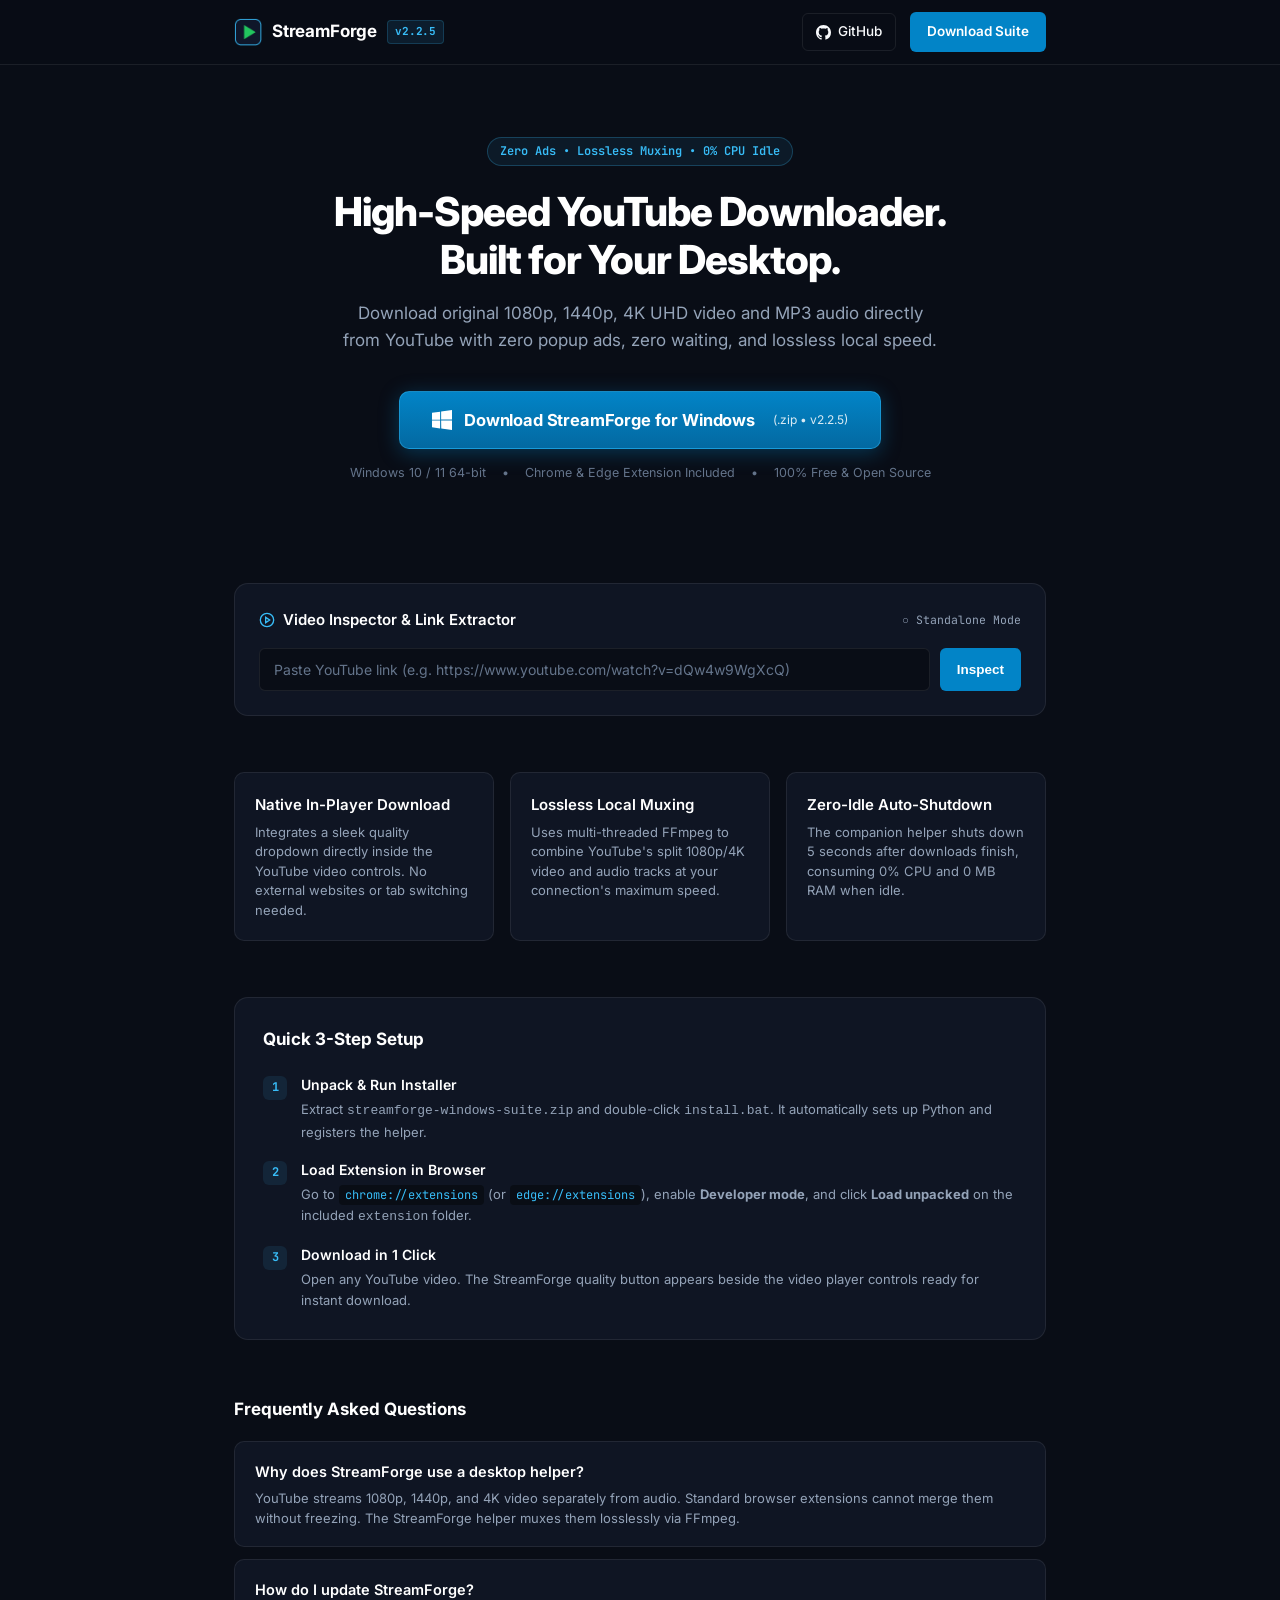
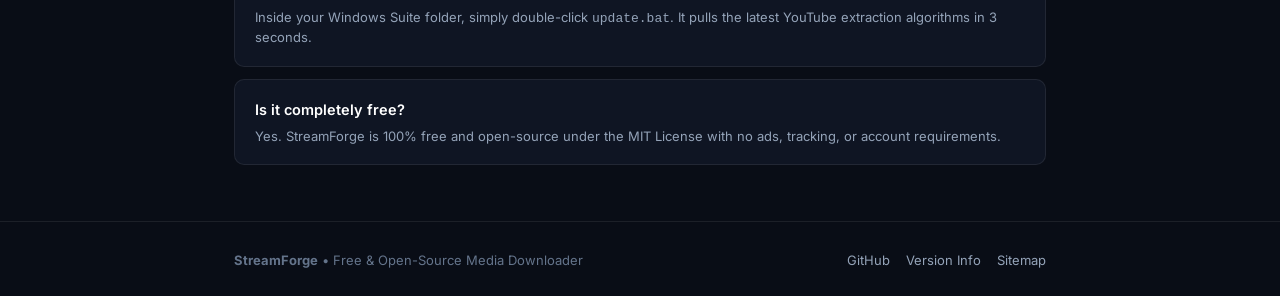
==== commit 0319be42: "refactor(ui): streamline page to clean, minimalist developer tool design" ====
--- a/index.html
+++ b/index.html
@@ -3,8 +3,8 @@
 <head>
   <meta charset="UTF-8">
   <meta name="viewport" content="width=device-width, initial-scale=1.0">
-  <title>StreamForge - High-Performance YouTube Downloader & Desktop Suite</title>
-  <meta name="description" content="StreamForge is a high-speed, ad-free YouTube video and audio downloader desktop suite and extension. Lossless 1080p, 1440p, 4K UHD 60FPS video muxing and 320kbps MP3 extraction.">
+  <title>StreamForge - Clean, High-Speed YouTube Downloader & Desktop Suite</title>
+  <meta name="description" content="StreamForge is a high-speed, ad-free YouTube video and audio downloader desktop suite. Download original 1080p, 1440p, 4K UHD 60FPS video and 320kbps MP3 audio with lossless local muxing.">
   <meta name="keywords" content="streamforge, youtube downloader, yt downloader, streamforge youtube, 1080p youtube download, 4k video download, mp3 audio extractor, open source youtube downloader, windows youtube downloader">
   <meta name="author" content="StreamForge Team">
   <meta name="google-site-verification" content="googleea333b6af960c847" />
@@ -12,7 +12,7 @@
 
   <!-- Open Graph -->
   <meta property="og:title" content="StreamForge - Clean YouTube Downloader & Desktop Suite">
-  <meta property="og:description" content="Download YouTube videos directly from your browser in full original quality with zero ads.">
+  <meta property="og:description" content="Download YouTube videos directly in original quality with zero ads and lossless local speed.">
   <meta property="og:type" content="website">
   <meta property="og:url" content="https://streamforge-talha-950a.vercel.app/">
   <meta property="og:image" content="https://streamforge-talha-950a.vercel.app/icon.png">
@@ -27,7 +27,7 @@
         "@id": "https://streamforge-talha-950a.vercel.app/#website",
         "url": "https://streamforge-talha-950a.vercel.app/",
         "name": "StreamForge",
-        "description": "High-performance YouTube video and audio downloader desktop suite and extension."
+        "description": "High-performance YouTube video and audio downloader desktop suite."
       },
       {
         "@type": "SoftwareApplication",
@@ -47,49 +47,25 @@
   <link rel="icon" type="image/png" href="icon.png">
   <link rel="preconnect" href="https://fonts.googleapis.com">
   <link rel="preconnect" href="https://fonts.gstatic.com" crossorigin>
-  <link href="https://fonts.googleapis.com/css2?family=Plus+Jakarta+Sans:wght@400;500;600;700;800&family=JetBrains+Mono:wght@400;500;600;700&display=swap" rel="stylesheet">
+  <link href="https://fonts.googleapis.com/css2?family=Inter:wght@400;500;600;700&family=JetBrains+Mono:wght@400;500;600&display=swap" rel="stylesheet">
 
   <style>
     :root {
-      --bg: #040711;
-      --bg-surface: #0a0f1d;
-      --bg-card: #0f172a;
-      --bg-card-hover: #131e36;
+      --bg: #090d16;
+      --bg-surface: #0f1523;
+      --bg-card: #141c2e;
       --border: rgba(255, 255, 255, 0.08);
-      --border-accent: rgba(56, 189, 248, 0.35);
-      --border-glow: rgba(56, 189, 248, 0.6);
-      --text: #f1f5f9;
+      --border-hover: rgba(56, 189, 248, 0.35);
+      --text: #f8fafc;
       --text-muted: #94a3b8;
       --text-dim: #64748b;
       --primary: #0284c7;
       --primary-hover: #0369a1;
       --accent: #38bdf8;
-      --accent-rgb: 56, 189, 248;
-      --accent-glow: rgba(56, 189, 248, 0.18);
-      --neon-purple: #8b5cf6;
-      --success: #10b981;
-      --danger: #ef4444;
       --radius-sm: 6px;
       --radius: 10px;
-      --radius-lg: 16px;
-      --font-sans: 'Plus Jakarta Sans', -apple-system, BlinkMacSystemFont, "Segoe UI", Roboto, sans-serif;
+      --radius-lg: 14px;
       --font-mono: 'JetBrains Mono', monospace;
-    }
-
-    [data-theme="purple"] {
-      --accent: #a78bfa;
-      --accent-rgb: 167, 139, 250;
-      --primary: #7c3aed;
-      --primary-hover: #6d28d9;
-      --border-accent: rgba(167, 139, 250, 0.4);
-    }
-
-    [data-theme="emerald"] {
-      --accent: #34d399;
-      --accent-rgb: 52, 211, 153;
-      --primary: #059669;
-      --primary-hover: #047857;
-      --border-accent: rgba(52, 211, 153, 0.4);
     }
 
     * {
@@ -101,56 +77,21 @@
     body {
       background-color: var(--bg);
       color: var(--text);
-      font-family: var(--font-sans);
-      line-height: 1.55;
+      font-family: 'Inter', -apple-system, BlinkMacSystemFont, "Segoe UI", Roboto, sans-serif;
+      line-height: 1.6;
       font-size: 15px;
       -webkit-font-smoothing: antialiased;
-      overflow-x: hidden;
-      position: relative;
-    }
-
-    /* Ambient Tech Grid & Glow Background */
-    .bg-matrix-grid {
-      position: fixed;
-      top: 0;
-      left: 0;
-      width: 100vw;
-      height: 100vh;
-      pointer-events: none;
-      z-index: 0;
-      background-image: 
-        radial-gradient(rgba(var(--accent-rgb), 0.12) 1px, transparent 1px),
-        linear-gradient(to right, rgba(255, 255, 255, 0.015) 1px, transparent 1px),
-        linear-gradient(to bottom, rgba(255, 255, 255, 0.015) 1px, transparent 1px);
-      background-size: 32px 32px, 96px 96px, 96px 96px;
-      opacity: 0.7;
-    }
-
-    .bg-ambient-light {
-      position: fixed;
-      top: -200px;
-      left: 50%;
-      transform: translateX(-50%);
-      width: 900px;
-      height: 550px;
-      background: radial-gradient(circle, rgba(var(--accent-rgb), 0.18) 0%, rgba(139, 92, 246, 0.08) 50%, transparent 70%);
-      filter: blur(100px);
-      pointer-events: none;
-      z-index: 0;
-      animation: pulseLight 8s ease-in-out infinite alternate;
-    }
-
-    @keyframes pulseLight {
-      0% { opacity: 0.6; transform: translateX(-50%) scale(0.95); }
-      100% { opacity: 0.9; transform: translateX(-50%) scale(1.05); }
+    }
+
+    a {
+      color: var(--accent);
+      text-decoration: none;
     }
 
     .container {
-      max-width: 1100px;
+      max-width: 860px;
       margin: 0 auto;
       padding: 0 24px;
-      position: relative;
-      z-index: 1;
     }
 
     /* Navbar */
@@ -158,8 +99,8 @@
       border-bottom: 1px solid var(--border);
       position: sticky;
       top: 0;
-      background: rgba(4, 7, 17, 0.85);
-      backdrop-filter: blur(16px);
+      background: rgba(9, 13, 22, 0.9);
+      backdrop-filter: blur(12px);
       z-index: 100;
     }
 
@@ -167,554 +108,204 @@
       display: flex;
       align-items: center;
       justify-content: space-between;
-      height: 68px;
+      height: 64px;
     }
 
     .brand {
       display: flex;
       align-items: center;
-      gap: 12px;
-      font-size: 19px;
-      font-weight: 800;
+      gap: 10px;
+      font-size: 17px;
+      font-weight: 700;
       color: #fff;
       text-decoration: none;
-      letter-spacing: -0.02em;
+      letter-spacing: -0.01em;
     }
 
     .brand img {
-      width: 32px;
-      height: 32px;
-      border-radius: 8px;
-      border: 1px solid rgba(255, 255, 255, 0.15);
-      box-shadow: 0 0 16px rgba(var(--accent-rgb), 0.35);
+      width: 28px;
+      height: 28px;
+      border-radius: 6px;
     }
 
     .brand-tag {
       font-size: 11px;
       font-family: var(--font-mono);
-      background: rgba(var(--accent-rgb), 0.1);
+      background: rgba(56, 189, 248, 0.1);
       color: var(--accent);
-      padding: 3px 8px;
-      border-radius: 6px;
-      border: 1px solid rgba(var(--accent-rgb), 0.25);
-    }
-
-    .nav-links {
-      display: flex;
-      align-items: center;
-      gap: 24px;
-    }
-
-    .nav-links a {
-      color: var(--text-muted);
-      font-size: 14px;
-      font-weight: 600;
-      text-decoration: none;
-      transition: color 0.15s;
-    }
-
-    .nav-links a:hover {
-      color: #fff;
+      padding: 2px 7px;
+      border-radius: 4px;
+      border: 1px solid rgba(56, 189, 248, 0.2);
     }
 
     .nav-actions {
       display: flex;
       align-items: center;
-      gap: 12px;
-    }
-
-    .theme-selector {
-      display: flex;
-      background: rgba(255, 255, 255, 0.05);
-      border: 1px solid var(--border);
-      border-radius: 20px;
-      padding: 3px;
-      gap: 4px;
-    }
-
-    .theme-dot {
-      width: 14px;
-      height: 14px;
-      border-radius: 50%;
-      cursor: pointer;
-      border: 1px solid rgba(0, 0, 0, 0.4);
-      transition: transform 0.15s;
-    }
-    .theme-dot:hover { transform: scale(1.2); }
-    .theme-dot.cyan { background: #38bdf8; }
-    .theme-dot.purple { background: #a78bfa; }
-    .theme-dot.emerald { background: #34d399; }
+      gap: 14px;
+    }
 
     .btn-ghost {
       display: inline-flex;
       align-items: center;
-      gap: 8px;
-      padding: 8px 14px;
-      background: rgba(255, 255, 255, 0.03);
+      gap: 7px;
+      padding: 7px 13px;
+      background: transparent;
       border: 1px solid var(--border);
       color: var(--text);
       font-size: 13.5px;
-      font-weight: 600;
+      font-weight: 500;
       border-radius: var(--radius-sm);
       transition: all 0.15s;
       cursor: pointer;
-      text-decoration: none;
     }
 
     .btn-ghost:hover {
-      background: rgba(255, 255, 255, 0.08);
-      border-color: rgba(255, 255, 255, 0.25);
+      background: rgba(255, 255, 255, 0.05);
+      border-color: rgba(255, 255, 255, 0.2);
       color: #fff;
     }
 
     .btn-primary {
       display: inline-flex;
       align-items: center;
-      gap: 8px;
-      padding: 9px 18px;
+      gap: 7px;
+      padding: 8px 16px;
       background: var(--primary);
-      border: 1px solid rgba(var(--accent-rgb), 0.4);
+      border: 1px solid transparent;
       color: #fff;
       font-size: 13.5px;
-      font-weight: 700;
+      font-weight: 600;
       border-radius: var(--radius-sm);
-      transition: all 0.2s cubic-bezier(0.16, 1, 0.3, 1);
+      transition: background 0.15s;
       cursor: pointer;
-      text-decoration: none;
-      box-shadow: 0 4px 14px rgba(var(--accent-rgb), 0.25);
     }
 
     .btn-primary:hover {
       background: var(--primary-hover);
-      box-shadow: 0 6px 22px rgba(var(--accent-rgb), 0.4);
-      transform: translateY(-1px);
     }
 
     /* Hero */
     .hero {
-      padding: 68px 0 48px;
+      padding: 72px 0 44px;
       text-align: center;
     }
 
-    .status-badge {
+    .badge-pill {
       display: inline-flex;
       align-items: center;
-      gap: 9px;
-      background: rgba(var(--accent-rgb), 0.08);
-      border: 1px solid rgba(var(--accent-rgb), 0.25);
+      gap: 8px;
+      background: rgba(56, 189, 248, 0.08);
+      border: 1px solid rgba(56, 189, 248, 0.25);
       color: var(--accent);
       font-size: 12px;
       font-family: var(--font-mono);
       font-weight: 600;
-      padding: 5px 14px;
+      padding: 4px 12px;
       border-radius: 20px;
-      margin-bottom: 24px;
-      box-shadow: 0 0 16px rgba(var(--accent-rgb), 0.15);
-    }
-
-    .status-dot {
-      width: 8px;
-      height: 8px;
-      background: var(--accent);
-      border-radius: 50%;
-      box-shadow: 0 0 10px var(--accent);
-      animation: pulseDot 2s infinite;
-    }
-
-    @keyframes pulseDot {
-      0%, 100% { opacity: 1; transform: scale(1); }
-      50% { opacity: 0.4; transform: scale(0.85); }
+      margin-bottom: 22px;
     }
 
     .hero h1 {
-      font-size: 48px;
+      font-size: 40px;
       font-weight: 800;
-      letter-spacing: -0.035em;
-      line-height: 1.12;
-      color: #fff;
-      max-width: 840px;
-      margin: 0 auto 18px;
-    }
-
-    .hero h1 span.gradient-text {
-      background: linear-gradient(135deg, #fff 30%, var(--accent) 100%);
-      -webkit-background-clip: text;
-      -webkit-text-fill-color: transparent;
+      letter-spacing: -0.025em;
+      line-height: 1.2;
+      color: #fff;
+      margin-bottom: 16px;
     }
 
     .hero p {
-      font-size: 17.5px;
+      font-size: 17px;
       color: var(--text-muted);
-      max-width: 660px;
-      margin: 0 auto 40px;
+      max-width: 600px;
+      margin: 0 auto 36px;
       line-height: 1.6;
     }
 
-    /* Hero CTA Box */
-    .hero-cta-box {
-      max-width: 640px;
-      margin: 0 auto 48px;
-      display: flex;
-      flex-direction: column;
-      align-items: center;
-      gap: 20px;
-    }
-
-    .btn-hero-primary {
+    /* Primary CTA Button */
+    .hero-download-box {
+      margin-bottom: 56px;
+    }
+
+    .btn-download-main {
       display: inline-flex;
       align-items: center;
+      justify-content: center;
+      gap: 12px;
+      padding: 15px 32px;
+      background: linear-gradient(180deg, #0284c7 0%, #0369a1 100%);
+      color: #fff !important;
+      border: 1px solid rgba(56, 189, 248, 0.4);
+      border-radius: var(--radius);
+      box-shadow: 0 4px 20px rgba(2, 132, 199, 0.35);
+      transition: all 0.2s ease;
+      cursor: pointer;
+      text-decoration: none !important;
+    }
+
+    .btn-download-main:hover {
+      background: linear-gradient(180deg, #0369a1 0%, #075985 100%);
+      transform: translateY(-2px);
+      box-shadow: 0 8px 24px rgba(2, 132, 199, 0.45);
+    }
+
+    .btn-title-main {
+      font-size: 16.5px;
+      font-weight: 700;
+      letter-spacing: -0.01em;
+    }
+
+    .btn-sub-main {
+      font-size: 12px;
+      color: rgba(255, 255, 255, 0.85);
+      font-weight: 400;
+      margin-left: 6px;
+    }
+
+    .download-meta {
+      display: flex;
       justify-content: center;
       gap: 16px;
-      width: 100%;
-      padding: 18px 32px;
-      background: linear-gradient(180deg, var(--primary) 0%, var(--primary-hover) 100%);
-      color: #fff !important;
-      border: 1px solid var(--border-accent);
-      border-radius: var(--radius-lg);
-      box-shadow: 0 6px 30px rgba(var(--accent-rgb), 0.35);
-      transition: all 0.25s cubic-bezier(0.16, 1, 0.3, 1);
-      cursor: pointer;
-      text-decoration: none !important;
-      position: relative;
-      overflow: hidden;
-    }
-
-    .btn-hero-primary::before {
-      content: "";
-      position: absolute;
-      top: 0;
-      left: -100%;
-      width: 100%;
-      height: 100%;
-      background: linear-gradient(90deg, transparent, rgba(255, 255, 255, 0.15), transparent);
-      transition: left 0.6s ease;
-    }
-
-    .btn-hero-primary:hover::before {
-      left: 100%;
-    }
-
-    .btn-hero-primary:hover {
-      transform: translateY(-2px);
-      box-shadow: 0 10px 40px rgba(var(--accent-rgb), 0.5);
-      border-color: rgba(var(--accent-rgb), 0.6);
-    }
-
-    .btn-hero-primary svg {
-      flex-shrink: 0;
-    }
-
-    .btn-text-wrap {
-      display: flex;
-      flex-direction: column;
-      text-align: left;
-    }
-
-    .btn-title {
-      font-size: 19px;
-      font-weight: 800;
-      letter-spacing: -0.015em;
-      line-height: 1.2;
-    }
-
-    .btn-sub {
-      font-size: 13px;
-      color: rgba(255, 255, 255, 0.85);
-      font-weight: 500;
-      margin-top: 3px;
-    }
-
-    .hero-meta-badges {
-      display: flex;
-      flex-wrap: wrap;
-      justify-content: center;
-      gap: 12px 20px;
-      font-size: 13px;
-      color: var(--text-muted);
-    }
-
-    .meta-item {
-      display: inline-flex;
-      align-items: center;
-      gap: 7px;
-    }
-
-    .meta-item svg {
-      color: var(--accent);
-    }
-
-    /* Live Interactive Muxing HUD / Simulator */
-    .hud-card {
-      background: var(--bg-surface);
-      border: 1px solid var(--border-accent);
-      border-radius: var(--radius-lg);
-      padding: 24px;
-      margin: 0 auto 56px;
-      box-shadow: 0 16px 40px rgba(0, 0, 0, 0.4), 0 0 30px rgba(var(--accent-rgb), 0.08);
-      position: relative;
-    }
-
-    .hud-header {
-      display: flex;
-      align-items: center;
-      justify-content: space-between;
-      border-bottom: 1px solid var(--border);
-      padding-bottom: 14px;
-      margin-bottom: 20px;
-    }
-
-    .hud-title {
-      display: flex;
-      align-items: center;
-      gap: 10px;
-      font-family: var(--font-mono);
-      font-size: 13px;
-      font-weight: 700;
-      color: var(--accent);
-      letter-spacing: 0.05em;
-      text-transform: uppercase;
-    }
-
-    .hud-stats {
-      display: flex;
-      gap: 18px;
-      font-family: var(--font-mono);
-      font-size: 12px;
+      margin-top: 14px;
+      font-size: 12.5px;
       color: var(--text-dim);
     }
 
-    .hud-stats span b {
-      color: var(--text);
-    }
-
-    /* Interactive Pipeline Graph */
-    .pipeline-grid {
-      display: grid;
-      grid-template-columns: repeat(3, 1fr);
-      gap: 16px;
-      margin-bottom: 22px;
-      position: relative;
-    }
-
-    .pipe-node {
-      background: var(--bg-card);
-      border: 1px solid var(--border);
-      border-radius: var(--radius);
-      padding: 16px;
-      position: relative;
-      transition: all 0.2s;
-    }
-
-    .pipe-node:hover {
-      border-color: var(--border-accent);
-      transform: translateY(-2px);
-    }
-
-    .node-label {
-      font-family: var(--font-mono);
-      font-size: 11px;
-      color: var(--accent);
-      margin-bottom: 6px;
-      text-transform: uppercase;
-      letter-spacing: 0.04em;
-    }
-
-    .node-title {
-      font-size: 15px;
-      font-weight: 700;
-      color: #fff;
-      margin-bottom: 4px;
-    }
-
-    .node-desc {
-      font-size: 12px;
-      color: var(--text-dim);
-      font-family: var(--font-mono);
-    }
-
-    /* Live Interactive Mux Simulator Buttons */
-    .sim-bar {
-      display: flex;
-      gap: 10px;
-      align-items: center;
-      justify-content: space-between;
-      background: rgba(0, 0, 0, 0.35);
-      border: 1px solid var(--border);
-      border-radius: var(--radius);
-      padding: 12px 18px;
-    }
-
-    .sim-btns {
-      display: flex;
-      gap: 8px;
-    }
-
-    .sim-btn {
-      font-family: var(--font-mono);
-      font-size: 12px;
-      font-weight: 600;
-      padding: 6px 12px;
-      background: rgba(255, 255, 255, 0.06);
-      border: 1px solid var(--border);
-      border-radius: 6px;
-      color: var(--text);
-      cursor: pointer;
-      transition: all 0.15s;
-    }
-
-    .sim-btn:hover {
-      background: var(--primary);
-      border-color: var(--primary);
-      color: #fff;
-    }
-
-    .sim-btn.active {
-      background: var(--accent);
-      border-color: var(--accent);
-      color: #000;
-      font-weight: 700;
-    }
-
-    /* Visualizer Meter */
-    .meter-container {
-      display: flex;
-      align-items: center;
-      gap: 14px;
-      font-family: var(--font-mono);
-      font-size: 12px;
-      color: var(--text-muted);
-    }
-
-    .wave-bars {
-      display: flex;
-      gap: 3px;
-      align-items: flex-end;
-      height: 18px;
-    }
-
-    .wave-bar {
-      width: 3px;
-      background: var(--accent);
-      border-radius: 2px;
-      height: 4px;
-      transition: height 0.15s ease;
-    }
-
-    /* Interactive Developer Terminal Widget */
-    .terminal-section {
+    /* Clean Interactive Tool (OneCompiler Style) */
+    .tool-box {
       background: var(--bg-surface);
       border: 1px solid var(--border);
       border-radius: var(--radius-lg);
-      margin-bottom: 64px;
-      overflow: hidden;
-      box-shadow: 0 12px 32px rgba(0, 0, 0, 0.3);
-    }
-
-    .term-tabs {
-      display: flex;
-      align-items: center;
-      background: rgba(0, 0, 0, 0.5);
-      border-bottom: 1px solid var(--border);
-      padding: 0 14px;
-    }
-
-    .term-tab {
-      padding: 12px 18px;
+      padding: 24px;
+      margin-bottom: 56px;
+      text-align: left;
+    }
+
+    .tool-header {
+      display: flex;
+      align-items: center;
+      justify-content: space-between;
+      margin-bottom: 16px;
+    }
+
+    .tool-header h3 {
+      font-size: 15px;
+      font-weight: 600;
+      color: #fff;
+      display: flex;
+      align-items: center;
+      gap: 8px;
+    }
+
+    .engine-pill {
+      font-size: 11.5px;
       font-family: var(--font-mono);
-      font-size: 12.5px;
-      font-weight: 600;
       color: var(--text-dim);
-      border-bottom: 2px solid transparent;
-      cursor: pointer;
-      transition: all 0.15s;
-      user-select: none;
-    }
-
-    .term-tab:hover {
-      color: var(--text);
-    }
-
-    .term-tab.active {
-      color: var(--accent);
-      border-bottom-color: var(--accent);
-      background: rgba(255, 255, 255, 0.02);
-    }
-
-    .term-body {
-      padding: 20px 24px;
-      font-family: var(--font-mono);
-      font-size: 13.5px;
-      line-height: 1.6;
-      background: #060913;
-      color: #e2e8f0;
-      position: relative;
-    }
-
-    .copy-code-btn {
-      position: absolute;
-      top: 16px;
-      right: 18px;
-      background: rgba(255, 255, 255, 0.08);
-      border: 1px solid var(--border);
-      color: var(--text-muted);
-      font-family: var(--font-mono);
-      font-size: 11px;
-      padding: 4px 10px;
-      border-radius: 4px;
-      cursor: pointer;
-      transition: all 0.15s;
-    }
-
-    .copy-code-btn:hover {
-      background: var(--accent);
-      color: #000;
-      font-weight: 600;
-    }
-
-    .code-comment { color: #64748b; }
-    .code-kw { color: #38bdf8; font-weight: 600; }
-    .code-str { color: #34d399; }
-    .code-cmd { color: #facc15; }
-
-    /* Web Video Inspector */
-    .inspector-section {
-      background: var(--bg-surface);
-      border: 1px solid var(--border-accent);
-      border-radius: var(--radius-lg);
-      padding: 28px;
-      margin: 0 auto 64px;
-      box-shadow: 0 16px 40px rgba(0, 0, 0, 0.35);
-    }
-
-    .inspector-header {
-      display: flex;
-      align-items: center;
-      justify-content: space-between;
-      margin-bottom: 20px;
-    }
-
-    .inspector-header h2 {
-      font-size: 18px;
-      font-weight: 800;
-      color: #fff;
-      display: flex;
-      align-items: center;
+    }
+
+    .input-row {
+      display: flex;
       gap: 10px;
-    }
-
-    .inspector-tag {
-      font-size: 12px;
-      font-family: var(--font-mono);
-      background: rgba(255, 255, 255, 0.04);
-      padding: 4px 10px;
-      border-radius: 6px;
-      border: 1px solid var(--border);
-    }
-
-    .input-box {
-      display: flex;
-      gap: 12px;
-      margin-bottom: 16px;
     }
 
     .url-input {
@@ -722,53 +313,45 @@
       background: var(--bg);
       border: 1px solid var(--border);
       border-radius: var(--radius-sm);
-      padding: 14px 18px;
-      color: #fff;
-      font-size: 14.5px;
+      padding: 12px 14px;
+      color: #fff;
+      font-size: 14px;
       font-family: inherit;
       outline: none;
-      transition: all 0.2s;
+      transition: border-color 0.15s;
     }
 
     .url-input:focus {
       border-color: var(--accent);
-      box-shadow: 0 0 0 3px var(--accent-glow);
     }
 
     .url-input::placeholder {
       color: var(--text-dim);
     }
 
-    /* Video Preview Card */
+    /* Video Preview */
     .preview-card {
       display: none;
-      margin-top: 20px;
+      margin-top: 18px;
       background: var(--bg-card);
       border: 1px solid var(--border);
       border-radius: var(--radius);
-      padding: 20px;
-      animation: fadeIn 0.25s ease-in-out;
-    }
-
-    @keyframes fadeIn {
-      from { opacity: 0; transform: translateY(6px); }
-      to { opacity: 1; transform: translateY(0); }
+      padding: 16px;
     }
 
     .preview-flex {
       display: flex;
-      gap: 20px;
+      gap: 16px;
       align-items: flex-start;
     }
 
     .preview-thumb {
-      width: 200px;
-      height: 112px;
-      border-radius: 8px;
+      width: 160px;
+      height: 90px;
+      border-radius: 6px;
       object-fit: cover;
       background: #000;
       flex-shrink: 0;
-      border: 1px solid var(--border);
     }
 
     .preview-info {
@@ -777,244 +360,216 @@
     }
 
     .preview-title {
-      font-size: 16px;
-      font-weight: 700;
-      color: #fff;
-      margin-bottom: 6px;
+      font-size: 14.5px;
+      font-weight: 600;
+      color: #fff;
+      margin-bottom: 4px;
       white-space: nowrap;
       overflow: hidden;
       text-overflow: ellipsis;
     }
 
     .preview-meta {
-      font-size: 12.5px;
+      font-size: 12px;
       color: var(--text-muted);
-      margin-bottom: 14px;
+      margin-bottom: 12px;
       font-family: var(--font-mono);
     }
 
     .quality-chips {
       display: flex;
       flex-wrap: wrap;
-      gap: 8px;
+      gap: 6px;
     }
 
     .chip {
-      font-size: 12px;
+      font-size: 11.5px;
       font-family: var(--font-mono);
-      font-weight: 600;
-      padding: 5px 12px;
+      padding: 4px 10px;
       background: rgba(255, 255, 255, 0.05);
       border: 1px solid var(--border);
-      border-radius: 6px;
+      border-radius: 4px;
       color: var(--text);
       cursor: pointer;
       transition: all 0.15s;
     }
 
-    .chip:hover {
+    .chip:hover, .chip.active {
       background: var(--primary);
       border-color: var(--primary);
       color: #fff;
     }
 
-    .chip.active {
-      background: var(--accent);
-      border-color: var(--accent);
-      color: #000;
-      font-weight: 700;
-    }
-
-    /* Live Progress Bar */
-    .progress-wrap {
+    .progress-box {
       display: none;
-      margin-top: 18px;
-      background: rgba(0, 0, 0, 0.5);
-      border-radius: 8px;
-      padding: 14px 18px;
-      border: 1px solid rgba(255, 255, 255, 0.08);
+      margin-top: 14px;
+      background: rgba(0, 0, 0, 0.4);
+      border-radius: 6px;
+      padding: 10px 14px;
     }
 
     .progress-bar-bg {
-      height: 8px;
+      height: 6px;
       background: rgba(255, 255, 255, 0.1);
-      border-radius: 4px;
+      border-radius: 3px;
       overflow: hidden;
-      margin-bottom: 10px;
+      margin-bottom: 6px;
     }
 
     .progress-bar-fill {
       width: 0%;
       height: 100%;
-      background: linear-gradient(90deg, var(--primary), var(--accent));
+      background: var(--accent);
       transition: width 0.2s linear;
-      box-shadow: 0 0 12px rgba(var(--accent-rgb), 0.8);
     }
 
     .progress-text {
       display: flex;
       justify-content: space-between;
-      font-size: 12.5px;
+      font-size: 11.5px;
       font-family: var(--font-mono);
       color: var(--text-muted);
     }
 
-    /* 3 Steps */
-    .section-title {
-      text-align: center;
-      font-size: 28px;
-      font-weight: 800;
-      color: #fff;
-      margin-bottom: 10px;
-      letter-spacing: -0.02em;
-    }
-
-    .section-subtitle {
-      text-align: center;
-      font-size: 15px;
-      color: var(--text-muted);
-      margin-bottom: 40px;
-    }
-
-    .steps-grid {
+    /* 3 Clean Cards */
+    .features-grid {
       display: grid;
       grid-template-columns: repeat(3, 1fr);
-      gap: 20px;
-      margin-bottom: 64px;
-    }
-
-    .step-card {
+      gap: 16px;
+      margin-bottom: 56px;
+    }
+
+    .feature-card {
       background: var(--bg-surface);
       border: 1px solid var(--border);
       border-radius: var(--radius);
-      padding: 26px;
-      transition: all 0.2s;
-    }
-
-    .step-card:hover {
-      border-color: var(--border-accent);
-      transform: translateY(-2px);
-    }
-
-    .step-num {
-      display: inline-flex;
-      align-items: center;
-      justify-content: center;
-      width: 32px;
-      height: 32px;
-      border-radius: 8px;
-      background: rgba(var(--accent-rgb), 0.1);
-      border: 1px solid rgba(var(--accent-rgb), 0.25);
-      font-family: var(--font-mono);
-      font-size: 13.5px;
-      font-weight: 700;
-      color: var(--accent);
-      margin-bottom: 16px;
-    }
-
-    .step-card h4 {
+      padding: 20px;
+      text-align: left;
+    }
+
+    .feature-card h4 {
+      font-size: 15px;
+      font-weight: 600;
+      color: #fff;
+      margin-bottom: 6px;
+    }
+
+    .feature-card p {
+      font-size: 13px;
+      color: var(--text-muted);
+      line-height: 1.5;
+    }
+
+    /* 3 Steps Setup */
+    .steps-section {
+      background: var(--bg-surface);
+      border: 1px solid var(--border);
+      border-radius: var(--radius-lg);
+      padding: 28px;
+      margin-bottom: 56px;
+      text-align: left;
+    }
+
+    .steps-title {
       font-size: 17px;
       font-weight: 700;
       color: #fff;
-      margin-bottom: 8px;
-    }
-
-    .step-card p {
-      font-size: 13.5px;
+      margin-bottom: 20px;
+    }
+
+    .step-list {
+      display: flex;
+      flex-direction: column;
+      gap: 16px;
+    }
+
+    .step-item {
+      display: flex;
+      align-items: flex-start;
+      gap: 14px;
+    }
+
+    .step-badge {
+      width: 24px;
+      height: 24px;
+      border-radius: 6px;
+      background: rgba(56, 189, 248, 0.1);
+      color: var(--accent);
+      font-family: var(--font-mono);
+      font-size: 12px;
+      font-weight: 700;
+      display: flex;
+      align-items: center;
+      justify-content: center;
+      flex-shrink: 0;
+      margin-top: 2px;
+    }
+
+    .step-content h5 {
+      font-size: 14px;
+      font-weight: 600;
+      color: #fff;
+      margin-bottom: 3px;
+    }
+
+    .step-content p {
+      font-size: 13px;
       color: var(--text-muted);
-      line-height: 1.55;
-    }
-
-    .code-pill {
+    }
+
+    .code-tag {
       font-family: var(--font-mono);
       background: rgba(0, 0, 0, 0.4);
-      padding: 2px 7px;
+      padding: 2px 6px;
       border-radius: 4px;
       font-size: 12px;
       color: var(--accent);
-      border: 1px solid rgba(255, 255, 255, 0.05);
-    }
-
-    /* Comparison Table */
-    .table-section {
-      background: var(--bg-surface);
-      border: 1px solid var(--border);
-      border-radius: var(--radius-lg);
-      overflow: hidden;
-      margin-bottom: 64px;
-    }
-
-    table {
-      width: 100%;
-      border-collapse: collapse;
-      font-size: 14px;
+    }
+
+    /* FAQ */
+    .faq-section {
       text-align: left;
-    }
-
-    th {
-      background: rgba(255, 255, 255, 0.02);
-      padding: 16px 22px;
-      color: var(--text-muted);
+      margin-bottom: 56px;
+    }
+
+    .faq-title {
+      font-size: 17px;
       font-weight: 700;
-      border-bottom: 1px solid var(--border);
-      font-size: 13px;
-      text-transform: uppercase;
-      letter-spacing: 0.04em;
-    }
-
-    td {
-      padding: 16px 22px;
-      border-bottom: 1px solid var(--border);
-      color: var(--text);
-    }
-
-    tr:last-child td {
-      border-bottom: none;
-    }
-
-    .check {
-      color: var(--success);
-      font-weight: 700;
-    }
-
-    .cross {
-      color: var(--danger);
-      font-weight: 600;
-    }
-
-    /* FAQ */
-    .faq-grid {
-      display: grid;
-      grid-template-columns: repeat(2, 1fr);
-      gap: 18px;
-      margin-bottom: 64px;
-    }
-
-    .faq-item {
+      color: #fff;
+      margin-bottom: 18px;
+    }
+
+    .faq-list {
+      display: flex;
+      flex-direction: column;
+      gap: 12px;
+    }
+
+    .faq-card {
       background: var(--bg-surface);
       border: 1px solid var(--border);
       border-radius: var(--radius);
-      padding: 24px;
-    }
-
-    .faq-item h4 {
-      font-size: 16px;
-      font-weight: 700;
-      color: #fff;
-      margin-bottom: 10px;
-    }
-
-    .faq-item p {
-      font-size: 13.5px;
+      padding: 18px 20px;
+    }
+
+    .faq-card h5 {
+      font-size: 14.5px;
+      font-weight: 600;
+      color: #fff;
+      margin-bottom: 6px;
+    }
+
+    .faq-card p {
+      font-size: 13px;
       color: var(--text-muted);
-      line-height: 1.6;
+      line-height: 1.5;
     }
 
     /* Footer */
     footer {
       border-top: 1px solid var(--border);
-      padding: 36px 0;
-      font-size: 13.5px;
+      padding: 28px 0;
+      font-size: 13px;
       color: var(--text-dim);
     }
 
@@ -1026,51 +581,35 @@
 
     .footer-links {
       display: flex;
-      gap: 20px;
+      gap: 16px;
     }
 
     .footer-links a {
       color: var(--text-muted);
-      font-size: 13.5px;
-      text-decoration: none;
-      transition: color 0.15s;
     }
 
     .footer-links a:hover {
       color: #fff;
     }
 
-    /* Responsive */
-    @media (max-width: 768px) {
-      .pipeline-grid, .steps-grid, .faq-grid {
+    @media (max-width: 640px) {
+      .features-grid {
         grid-template-columns: 1fr;
       }
-      .nav-links {
-        display: none;
-      }
       .hero h1 {
-        font-size: 34px;
+        font-size: 30px;
       }
       .preview-flex {
         flex-direction: column;
       }
       .preview-thumb {
         width: 100%;
-        height: 190px;
-      }
-      .sim-bar {
-        flex-direction: column;
-        align-items: flex-start;
-        gap: 12px;
+        height: 160px;
       }
     }
   </style>
 </head>
 <body>
-
-  <!-- Ambient Matrix Background -->
-  <div class="bg-matrix-grid"></div>
-  <div class="bg-ambient-light"></div>
 
   <!-- Navbar -->
   <header>
@@ -1078,27 +617,12 @@
       <a href="#" class="brand">
         <img src="icon.png" alt="StreamForge Logo">
         <span>StreamForge</span>
-        <span class="brand-tag">YT Suite v2.2.5</span>
+        <span class="brand-tag">v2.2.5</span>
       </a>
 
-      <nav class="nav-links">
-        <a href="#pipeline">Mux Engine</a>
-        <a href="#inspector">Web Inspector</a>
-        <a href="#terminal">CLI & API</a>
-        <a href="#how-it-works">Setup</a>
-        <a href="#faq">FAQ</a>
-      </nav>
-
       <div class="nav-actions">
-        <!-- Interactive Theme Palette Switcher -->
-        <div class="theme-selector" title="Switch Theme Palette">
-          <div class="theme-dot cyan" onclick="setTheme('cyan')" title="Cyan Cyber"></div>
-          <div class="theme-dot purple" onclick="setTheme('purple')" title="Neon Violet"></div>
-          <div class="theme-dot emerald" onclick="setTheme('emerald')" title="Matrix Emerald"></div>
-        </div>
-
         <a href="https://github.com/f2025cs024-star/Tubegrab-4K" target="_blank" class="btn-ghost">
-          <svg width="16" height="16" viewBox="0 0 16 16" fill="currentColor"><path d="M8 0C3.58 0 0 3.58 0 8c0 3.54 2.29 6.53 5.47 7.59.4.07.55-.17.55-.38 0-.19-.01-.82-.01-1.49-2.01.37-2.53-.49-2.69-.94-.09-.23-.48-.94-.82-1.13-.28-.15-.68-.52-.01-.53.63-.01 1.08.58 1.23.82.72 1.21 1.87.87 2.33.66.07-.52.28-.87.51-1.07-1.78-.2-3.64-.89-3.64-3.95 0-.87.31-1.59.82-2.15-.08-.2-.36-1.02.08-2.12 0 0 .67-.21 2.2.82.64-.18 1.32-.27 2-.27.68 0 1.36.09 2 .27 1.53-1.04 2.2-.82 2.2-.82.44 1.1.16 1.92.08 2.12.51.56.82 1.27.82 2.15 0 3.07-1.87 3.75-3.65 3.95.29.25.54.73.54 1.48 0 1.07-.01 1.93-.01 2.2 0 .21.15.46.55.38A8.013 8.013 0 0016 8c0-4.42-3.58-8-8-8z"/></svg>
+          <svg width="15" height="15" viewBox="0 0 16 16" fill="currentColor"><path d="M8 0C3.58 0 0 3.58 0 8c0 3.54 2.29 6.53 5.47 7.59.4.07.55-.17.55-.38 0-.19-.01-.82-.01-1.49-2.01.37-2.53-.49-2.69-.94-.09-.23-.48-.94-.82-1.13-.28-.15-.68-.52-.01-.53.63-.01 1.08.58 1.23.82.72 1.21 1.87.87 2.33.66.07-.52.28-.87.51-1.07-1.78-.2-3.64-.89-3.64-3.95 0-.87.31-1.59.82-2.15-.08-.2-.36-1.02.08-2.12 0 0 .67-.21 2.2.82.64-.18 1.32-.27 2-.27.68 0 1.36.09 2 .27 1.53-1.04 2.2-.82 2.2-.82.44 1.1.16 1.92.08 2.12.51.56.82 1.27.82 2.15 0 3.07-1.87 3.75-3.65 3.95.29.25.54.73.54 1.48 0 1.07-.01 1.93-.01 2.2 0 .21.15.46.55.38A8.013 8.013 0 0016 8c0-4.42-3.58-8-8-8z"/></svg>
           GitHub
         </a>
         <a href="streamforge-windows-suite.zip" class="btn-primary">Download Suite</a>
@@ -1110,118 +634,44 @@
 
     <!-- Hero -->
     <section class="hero">
-      <div class="status-badge">
-        <span class="status-dot"></span>
-        Zero Ads • Direct DASH Stream Muxing • 0% CPU Idle Auto-Shutdown
-      </div>
-      <h1>The Clean YouTube Downloader Built for <span class="gradient-text">Desktop Speed</span></h1>
-      <p>Download original 1080p, 1440p, 4K UHD 60fps video and 320kbps MP3 audio directly from YouTube with zero popup ads, zero re-compression loss, and native multi-threaded FFmpeg acceleration.</p>
-
-      <!-- Single Focused Hero CTA -->
-      <div class="hero-cta-box" id="download">
-        <a href="streamforge-windows-suite.zip" class="btn-hero-primary">
-          <svg width="24" height="24" viewBox="0 0 24 24" fill="currentColor">
+      <div class="badge-pill">
+        Zero Ads • Lossless Muxing • 0% CPU Idle
+      </div>
+      <h1>High-Speed YouTube Downloader.<br>Built for Your Desktop.</h1>
+      <p>Download original 1080p, 1440p, 4K UHD video and MP3 audio directly from YouTube with zero popup ads, zero waiting, and lossless local speed.</p>
+
+      <!-- Single Primary CTA -->
+      <div class="hero-download-box">
+        <a href="streamforge-windows-suite.zip" class="btn-download-main">
+          <svg width="20" height="20" viewBox="0 0 24 24" fill="currentColor">
             <path d="M0 3.449L9.75 2.1v9.451H0m10.949-9.602L24 0v11.4H10.949M0 12.6h9.75v9.451L0 20.699M10.949 12.6H24V24l-12.902-1.799"/>
           </svg>
-          <div class="btn-text-wrap">
-            <span class="btn-title">Download StreamForge for Windows</span>
-            <span class="btn-sub">Complete Suite (.zip) • Includes Browser Extension & Native Background Engine</span>
-          </div>
+          <span class="btn-title-main">Download StreamForge for Windows</span>
+          <span class="btn-sub-main">(.zip • v2.2.5)</span>
         </a>
-
-        <div class="hero-meta-badges">
-          <span class="meta-item">
-            <svg width="14" height="14" viewBox="0 0 24 24" fill="none" stroke="currentColor" stroke-width="2"><polyline points="20 6 9 17 4 12"/></svg>
-            Windows 10 / 11 64-bit
-          </span>
-          <span class="meta-item">
-            <svg width="14" height="14" viewBox="0 0 24 24" fill="none" stroke="currentColor" stroke-width="2"><polyline points="20 6 9 17 4 12"/></svg>
-            Chrome & Edge Extension Included
-          </span>
-          <span class="meta-item">
-            <svg width="14" height="14" viewBox="0 0 24 24" fill="none" stroke="currentColor" stroke-width="2"><polyline points="20 6 9 17 4 12"/></svg>
-            1-Click <code>install.bat</code> & <code>update.bat</code>
-          </span>
-          <span class="meta-item">
-            <svg width="14" height="14" viewBox="0 0 24 24" fill="none" stroke="currentColor" stroke-width="2"><polyline points="20 6 9 17 4 12"/></svg>
-            0% CPU / 0 MB RAM Idle Auto-Shutdown
-          </span>
+        <div class="download-meta">
+          <span>Windows 10 / 11 64-bit</span>
+          <span>•</span>
+          <span>Chrome & Edge Extension Included</span>
+          <span>•</span>
+          <span>100% Free & Open Source</span>
         </div>
       </div>
     </section>
 
-    <!-- Interactive Muxing Engine HUD / Simulator -->
-    <section class="hud-card" id="pipeline">
-      <div class="hud-header">
-        <div class="hud-title">
-          <svg width="16" height="16" viewBox="0 0 24 24" fill="none" stroke="currentColor" stroke-width="2"><polyline points="22 12 18 12 15 21 9 3 6 12 2 12"/></svg>
-          Muxing Engine // Dual-Stream Pipeline
-        </div>
-        <div class="hud-stats">
-          <span>THROUGHPUT: <b id="hudSpeed">42.8 MB/s</b></span>
-          <span>LATENCY: <b>&lt; 1ms</b></span>
-          <span>CODEC: <b id="hudCodec">VP9 + Opus</b></span>
-        </div>
-      </div>
-
-      <!-- Pipeline Node Visualizer -->
-      <div class="pipeline-grid">
-        <div class="pipe-node">
-          <div class="node-label">01. Split DASH Stream</div>
-          <div class="node-title">YouTube CDN Ingest</div>
-          <div class="node-desc" id="node1Desc">Video (2160p60) + Audio (160k Opus)</div>
-        </div>
-
-        <div class="pipe-node" style="border-color: var(--border-accent);">
-          <div class="node-label">02. Hardware Muxer</div>
-          <div class="node-title">Local FFmpeg Pipeline</div>
-          <div class="node-desc" id="node2Desc">Lossless stream-copy (0.0s re-encode)</div>
-        </div>
-
-        <div class="pipe-node">
-          <div class="node-label">03. Destination</div>
-          <div class="node-title">Downloads Folder</div>
-          <div class="node-desc" id="node3Desc">Video (4K UHD).mp4 (Instant playback)</div>
-        </div>
-      </div>
-
-      <!-- Interactive Controls -->
-      <div class="sim-bar">
-        <div class="sim-btns">
-          <span style="font-size: 12px; font-family: var(--font-mono); color: var(--text-dim); align-self: center; margin-right: 4px;">TEST PRESETS:</span>
-          <button class="sim-btn active" onclick="setPreset('4k')">4K 60fps (UHD)</button>
-          <button class="sim-btn" onclick="setPreset('1080')">1080p60 (Full HD)</button>
-          <button class="sim-btn" onclick="setPreset('mp3')">MP3 (320kbps)</button>
-        </div>
-
-        <div class="meter-container">
-          <span>FFMPEG IO:</span>
-          <div class="wave-bars" id="waveBars">
-            <div class="wave-bar" style="height: 14px;"></div>
-            <div class="wave-bar" style="height: 8px;"></div>
-            <div class="wave-bar" style="height: 18px;"></div>
-            <div class="wave-bar" style="height: 11px;"></div>
-            <div class="wave-bar" style="height: 16px;"></div>
-            <div class="wave-bar" style="height: 6px;"></div>
-          </div>
-          <span id="activePresetBadge" style="color: var(--accent); font-weight: 700;">STREAM: ACTIVE</span>
-        </div>
-      </div>
-    </section>
-
-    <!-- Web Video Inspector -->
-    <section class="inspector-section" id="inspector">
-      <div class="inspector-header">
-        <h2>
-          <svg width="20" height="20" viewBox="0 0 24 24" fill="none" stroke="var(--accent)" stroke-width="2"><circle cx="12" cy="12" r="10"/><polygon points="10 8 16 12 10 16 10 8"/></svg>
-          Quick Video Inspector
-        </h2>
-        <span class="inspector-tag" id="engineStatus">Checking local engine (port 19876)...</span>
-      </div>
-
-      <div class="input-box">
+    <!-- Clean Video Inspector (OneCompiler Style) -->
+    <section class="tool-box">
+      <div class="tool-header">
+        <h3>
+          <svg width="16" height="16" viewBox="0 0 24 24" fill="none" stroke="var(--accent)" stroke-width="2"><circle cx="12" cy="12" r="10"/><polygon points="10 8 16 12 10 16 10 8"/></svg>
+          Video Inspector & Link Extractor
+        </h3>
+        <span class="engine-pill" id="engineStatus">Checking local engine...</span>
+      </div>
+
+      <div class="input-row">
         <input type="text" id="videoUrlInput" class="url-input" placeholder="Paste YouTube link (e.g. https://www.youtube.com/watch?v=dQw4w9WgXcQ)">
-        <button id="inspectBtn" class="btn-primary">Inspect Stream</button>
+        <button id="inspectBtn" class="btn-primary">Inspect</button>
       </div>
 
       <!-- Preview Output -->
@@ -1230,136 +680,94 @@
           <img id="thumbImg" src="" alt="Thumbnail" class="preview-thumb">
           <div class="preview-info">
             <h4 id="videoTitle" class="preview-title">Video Title</h4>
-            <div id="videoMeta" class="preview-meta">Duration: --:-- • YouTube Video</div>
+            <div id="videoMeta" class="preview-meta">Detected Stream • Ready</div>
             <div class="quality-chips" id="qualityChips">
-              <span class="chip active" data-q="max">Best Quality (UHD 4K)</span>
+              <span class="chip active" data-q="max">Best Quality (UHD)</span>
               <span class="chip" data-q="1080">1080p Full HD</span>
               <span class="chip" data-q="720">720p HD</span>
-              <span class="chip" data-q="mp3">MP3 Audio (320kbps)</span>
+              <span class="chip" data-q="mp3">MP3 Audio</span>
             </div>
           </div>
         </div>
 
-        <div style="margin-top: 18px; display: flex; justify-content: flex-end; gap: 10px;">
+        <div style="margin-top: 14px; display: flex; justify-content: flex-end;">
           <button id="startDownloadBtn" class="btn-primary">
-            <svg width="15" height="15" viewBox="0 0 24 24" fill="none" stroke="currentColor" stroke-width="2"><path d="M21 15v4a2 2 0 0 1-2 2H5a2 2 0 0 1-2-2v-4"/><polyline points="7 10 12 15 17 10"/><line x1="12" y1="15" x2="12" y2="3"/></svg>
             Send to StreamForge Engine
           </button>
         </div>
 
-        <!-- Live Progress Bar -->
-        <div id="progressWrap" class="progress-wrap">
+        <!-- Progress -->
+        <div id="progressWrap" class="progress-box">
           <div class="progress-bar-bg">
             <div id="progressFill" class="progress-bar-fill"></div>
           </div>
           <div class="progress-text">
-            <span id="progressStatus">Downloading stream...</span>
+            <span id="progressStatus">Downloading...</span>
             <span id="progressPercent">0%</span>
           </div>
         </div>
       </div>
     </section>
 
-    <!-- Developer Terminal & Architecture Widget -->
-    <section class="terminal-section" id="terminal">
-      <div class="term-tabs">
-        <div class="term-tab active" onclick="switchTerm('install')">1. Quick Install</div>
-        <div class="term-tab" onclick="switchTerm('api')">2. Local REST API</div>
-        <div class="term-tab" onclick="switchTerm('autostop')">3. Zero-Idle Architecture</div>
-      </div>
-      <div class="term-body">
-        <button class="copy-code-btn" id="copyCodeBtn" onclick="copyTermCode()">Copy Command</button>
-        <pre id="termCode"><span class="code-comment"># Unpack and run the automated self-healing installer</span>
-<span class="code-cmd">.\install.bat</span>
-
-<span class="code-comment"># What happens automatically:</span>
-[1/4] Detecting Python 3 environment... <span class="code-str">[OK] Python 3.12</span>
-[2/4] Resolving FFmpeg, yt-dlp & Fast Muxing engines... <span class="code-str">[OK] Ready</span>
-[3/4] Registering streamforge:// Windows background handler... <span class="code-str">[OK] Active</span>
-[4/4] Starting zero-idle background helper on 127.0.0.1:19876... <span class="code-str">[OK] Online</span></pre>
+    <!-- 3 Clean Feature Cards -->
+    <section class="features-grid">
+      <div class="feature-card">
+        <h4>Native In-Player Download</h4>
+        <p>Integrates a sleek quality dropdown directly inside the YouTube video controls. No external websites or tab switching needed.</p>
+      </div>
+      <div class="feature-card">
+        <h4>Lossless Local Muxing</h4>
+        <p>Uses multi-threaded FFmpeg to combine YouTube's split 1080p/4K video and audio tracks at your connection's maximum speed.</p>
+      </div>
+      <div class="feature-card">
+        <h4>Zero-Idle Auto-Shutdown</h4>
+        <p>The companion helper shuts down 5 seconds after downloads finish, consuming 0% CPU and 0 MB RAM when idle.</p>
       </div>
     </section>
 
-    <!-- How It Works (3 Steps) -->
-    <section id="how-it-works" style="margin-bottom: 64px;">
-      <h3 class="section-title">Setup In 3 Simple Steps</h3>
-      <p class="section-subtitle">No installer wizards, no account creation, and zero background telemetry.</p>
-
-      <div class="steps-grid">
-        <div class="step-card">
-          <div class="step-num">01</div>
-          <h4>Extract the Suite</h4>
-          <p>Unzip <code>streamforge-windows-suite.zip</code> and double-click <code>install.bat</code>. It configures Python, FFmpeg, and registers the background helper automatically.</p>
+    <!-- 3 Steps Setup -->
+    <section class="steps-section">
+      <h4 class="steps-title">Quick 3-Step Setup</h4>
+      <div class="step-list">
+        <div class="step-item">
+          <div class="step-badge">1</div>
+          <div class="step-content">
+            <h5>Unpack & Run Installer</h5>
+            <p>Extract <code>streamforge-windows-suite.zip</code> and double-click <code>install.bat</code>. It automatically sets up Python and registers the helper.</p>
+          </div>
         </div>
-        <div class="step-card">
-          <div class="step-num">02</div>
-          <h4>Load Extension</h4>
-          <p>In Chrome or Edge, navigate to <span class="code-pill">chrome://extensions</span>, toggle <b>Developer mode</b> ON, and click <b>Load unpacked</b> on the included <code>extension</code> folder.</p>
+        <div class="step-item">
+          <div class="step-badge">2</div>
+          <div class="step-content">
+            <h5>Load Extension in Browser</h5>
+            <p>Go to <span class="code-tag">chrome://extensions</span> (or <span class="code-tag">edge://extensions</span>), enable <b>Developer mode</b>, and click <b>Load unpacked</b> on the included <code>extension</code> folder.</p>
+          </div>
         </div>
-        <div class="step-card">
-          <div class="step-num">03</div>
-          <h4>Download in 1 Click</h4>
-          <p>Open any video on YouTube. Select your preferred resolution from the quality dropdown right beside the video title and click Download.</p>
+        <div class="step-item">
+          <div class="step-badge">3</div>
+          <div class="step-content">
+            <h5>Download in 1 Click</h5>
+            <p>Open any YouTube video. The StreamForge quality button appears beside the video player controls ready for instant download.</p>
+          </div>
         </div>
       </div>
     </section>
 
-    <!-- Comparison Table -->
-    <section class="table-section">
-      <table>
-        <thead>
-          <tr>
-            <th>Architecture Feature</th>
-            <th>StreamForge Suite</th>
-            <th>Spammy Web Converters</th>
-          </tr>
-        </thead>
-        <tbody>
-          <tr>
-            <td>Popup Ads & Suspicious Redirects</td>
-            <td><span class="check">None (Native In-Player UI)</span></td>
-            <td><span class="cross">Aggressive Ads & Malicious Popups</span></td>
-          </tr>
-          <tr>
-            <td>Original 1080p, 1440p & 4K Quality</td>
-            <td><span class="check">Lossless Direct FFmpeg Muxing</span></td>
-            <td><span class="cross">Heavy Re-compression (Blury)</span></td>
-          </tr>
-          <tr>
-            <td>Idle System Resource Consumption</td>
-            <td><span class="check">0% CPU & 0 MB RAM (Auto-Shutdown)</span></td>
-            <td><span class="cross">High Browser Memory Usage</span></td>
-          </tr>
-          <tr>
-            <td>Open Source & Self-Updating</td>
-            <td><span class="check">100% Open Source on GitHub</span></td>
-            <td><span class="cross">Closed Source / Shady Scripts</span></td>
-          </tr>
-        </tbody>
-      </table>
-    </section>
-
     <!-- FAQ -->
-    <section id="faq">
-      <h3 class="section-title">Frequently Asked Questions</h3>
-      <p class="section-subtitle">Everything you need to know about StreamForge.</p>
-
-      <div class="faq-grid">
-        <div class="faq-item">
-          <h4>Why does StreamForge use a desktop helper?</h4>
-          <p>YouTube streams 1080p, 1440p, and 4K video separate from audio. A standard browser extension cannot merge high-bitrate video and audio streams at full speed without freezing the tab. StreamForge's tiny helper merges them instantly using FFmpeg.</p>
+    <section class="faq-section">
+      <h4 class="faq-title">Frequently Asked Questions</h4>
+      <div class="faq-list">
+        <div class="faq-card">
+          <h5>Why does StreamForge use a desktop helper?</h5>
+          <p>YouTube streams 1080p, 1440p, and 4K video separately from audio. Standard browser extensions cannot merge them without freezing. The StreamForge helper muxes them losslessly via FFmpeg.</p>
         </div>
-        <div class="faq-item">
-          <h4>Does the desktop helper run in the background forever?</h4>
-          <p>No. StreamForge uses an intelligent auto-shutdown timer. 5 seconds after your downloads finish, the helper completely terminates itself, leaving 0% CPU and 0 MB RAM usage.</p>
+        <div class="faq-card">
+          <h5>How do I update StreamForge?</h5>
+          <p>Inside your Windows Suite folder, simply double-click <code>update.bat</code>. It pulls the latest YouTube extraction algorithms in 3 seconds.</p>
         </div>
-        <div class="faq-item">
-          <h4>How do I update StreamForge when YouTube changes?</h4>
-          <p>Inside your Windows Suite folder, simply double-click <code>update.bat</code>. It pulls the latest YouTube extraction algorithms and engine scripts in 3 seconds.</p>
-        </div>
-        <div class="faq-item">
-          <h4>Is StreamForge safe and free?</h4>
-          <p>Yes. StreamForge is 100% free and open-source under the MIT License. It does not collect cookies, browsing data, or telemetry.</p>
+        <div class="faq-card">
+          <h5>Is it completely free?</h5>
+          <p>Yes. StreamForge is 100% free and open-source under the MIT License with no ads, tracking, or account requirements.</p>
         </div>
       </div>
     </section>
@@ -1370,7 +778,7 @@
   <footer>
     <div class="container footer-wrap">
       <div>
-        <b>StreamForge</b> • Free & Open-Source YouTube Media Downloader
+        <b>StreamForge</b> • Free & Open-Source Media Downloader
       </div>
       <div class="footer-links">
         <a href="https://github.com/f2025cs024-star/Tubegrab-4K" target="_blank">GitHub</a>
@@ -1381,108 +789,17 @@
   </footer>
 
   <script>
-    // Theme Switcher
-    function setTheme(theme) {
-      if (theme === 'cyan') {
-        document.documentElement.removeAttribute('data-theme');
-      } else {
-        document.documentElement.setAttribute('data-theme', theme);
-      }
-    }
-
-    // Terminal Tabs Logic
-    const termSnippets = {
-      install: `<span class="code-comment"># Unpack and run the automated self-healing installer</span>
-<span class="code-cmd">.\\install.bat</span>
-
-<span class="code-comment"># What happens automatically:</span>
-[1/4] Detecting Python 3 environment... <span class="code-str">[OK] Python 3.12</span>
-[2/4] Resolving FFmpeg, yt-dlp & Fast Muxing engines... <span class="code-str">[OK] Ready</span>
-[3/4] Registering streamforge:// Windows background handler... <span class="code-str">[OK] Active</span>
-[4/4] Starting zero-idle background helper on 127.0.0.1:19876... <span class="code-str">[OK] Online</span>`,
-
-      api: `<span class="code-comment"># Trigger on-demand download via local REST endpoint</span>
-<span class="code-cmd">curl</span> -X POST http://127.0.0.1:19876/trigger \\
-  -H <span class="code-str">"Content-Type: application/json"</span> \\
-  -d <span class="code-str">'{"url": "https://www.youtube.com/watch?v=...", "quality": "max"}'</span>
-
-<span class="code-comment"># Instant response:</span>
-{ <span class="code-kw">"ok"</span>: <span class="code-str">true</span>, <span class="code-kw">"task_id"</span>: <span class="code-str">"9f8a2b1c"</span>, <span class="code-kw">"speed"</span>: <span class="code-str">"42.8 MB/s"</span> }`,
-
-      autostop: `<span class="code-comment"># StreamForge Auto-Shutdown Lifecycle</span>
-<span class="code-kw">def</span> <span class="code-cmd">check_auto_shutdown</span>(delay=5.0):
-    <span class="code-comment"># Terminate engine after all downloads complete</span>
-    <span class="code-kw">if</span> not any_active_downloads():
-        log(<span class="code-str">"[AutoStop] Clean termination: 0% CPU & 0 MB RAM idle"</span>)
-        SHUTDOWN_TIMER = Timer(delay, os._exit, [0])
-        SHUTDOWN_TIMER.start()`
-    };
-
-    function switchTerm(tab) {
-      document.querySelectorAll('.term-tab').forEach(t => t.classList.remove('active'));
-      event.target.classList.add('active');
-      document.getElementById('termCode').innerHTML = termSnippets[tab];
-    }
-
-    function copyTermCode() {
-      const code = document.getElementById('termCode').innerText;
-      navigator.clipboard.writeText(code).then(() => {
-        const btn = document.getElementById('copyCodeBtn');
-        btn.textContent = '✓ Copied!';
-        setTimeout(() => btn.textContent = 'Copy Command', 2000);
-      });
-    }
-
-    // Muxing HUD Preset Switcher
-    function setPreset(type) {
-      document.querySelectorAll('.sim-btn').forEach(b => b.classList.remove('active'));
-      event.target.classList.add('active');
-
-      const speed = document.getElementById('hudSpeed');
-      const codec = document.getElementById('hudCodec');
-      const n1 = document.getElementById('node1Desc');
-      const n2 = document.getElementById('node2Desc');
-      const n3 = document.getElementById('node3Desc');
-
-      if (type === '4k') {
-        speed.textContent = "42.8 MB/s";
-        codec.textContent = "VP9 + Opus";
-        n1.textContent = "Video (2160p60) + Audio (160k Opus)";
-        n2.textContent = "Lossless stream-copy (0.0s re-encode)";
-        n3.textContent = "Video (4K UHD).mp4 (Instant playback)";
-      } else if (type === '1080') {
-        speed.textContent = "38.2 MB/s";
-        codec.textContent = "AVC1 + AAC";
-        n1.textContent = "Video (1080p60) + Audio (128k AAC)";
-        n2.textContent = "Fast MP4 remux container";
-        n3.textContent = "Video (1080p).mp4";
-      } else if (type === 'mp3') {
-        speed.textContent = "12.4 MB/s";
-        codec.textContent = "LAME MP3 320k";
-        n1.textContent = "High-bitrate audio stream extraction";
-        n2.textContent = "Lossless ID3 tag injection";
-        n3.textContent = "Audio Track (320kbps).mp3";
-      }
-
-      // Animate wave bars
-      const bars = document.querySelectorAll('.wave-bar');
-      bars.forEach(b => {
-        b.style.height = `${Math.floor(Math.random() * 16) + 4}px`;
-      });
-    }
-
-    // Live Engine Status Poller
+    // Local Engine Check
     function checkEngine() {
       const statusTag = document.getElementById('engineStatus');
       fetch("http://127.0.0.1:19876/status", { signal: AbortSignal.timeout(1200) })
         .then(r => r.json())
         .then(d => {
-          statusTag.textContent = "● Local Engine Active (127.0.0.1:19876)";
+          statusTag.textContent = "● Local Engine Active";
           statusTag.style.color = "#10b981";
-          statusTag.style.borderColor = "rgba(16, 185, 129, 0.4)";
         })
         .catch(() => {
-          statusTag.textContent = "○ Standalone Cloud Mode";
+          statusTag.textContent = "○ Standalone Mode";
           statusTag.style.color = "#94a3b8";
         });
     }
@@ -1523,7 +840,7 @@
       activeVideoId = id;
       thumbImg.src = `https://i.ytimg.com/vi/${id}/mqdefault.jpg`;
       videoTitle.textContent = "YouTube Video (" + id + ")";
-      videoMeta.textContent = "Detected stream: Ready for multi-resolution extraction";
+      videoMeta.textContent = "Stream Ready for Multi-Resolution Extraction";
       previewCard.style.display = "block";
       progressWrap.style.display = "none";
 
@@ -1549,8 +866,8 @@
     startDownloadBtn.addEventListener('click', () => {
       const fullUrl = `https://www.youtube.com/watch?v=${activeVideoId}`;
       progressWrap.style.display = "block";
-      progressFill.style.width = "15%";
-      progressPercent.textContent = "15%";
+      progressFill.style.width = "20%";
+      progressPercent.textContent = "20%";
       progressStatus.textContent = "Connecting to StreamForge engine...";
 
       fetch("http://127.0.0.1:19876/trigger", {
@@ -1602,17 +919,17 @@
 
     function simulateDemo() {
       progressStatus.textContent = "Local engine helper not running. Start via install.bat to download directly.";
-      let p = 20;
+      let p = 25;
       const t = setInterval(() => {
-        p += 20;
+        p += 25;
         if (p <= 100) {
           progressFill.style.width = `${p}%`;
           progressPercent.textContent = `${p}%`;
         } else {
           clearInterval(t);
-          progressStatus.textContent = "Install the Windows Suite to save high-res files directly to your PC!";
+          progressStatus.textContent = "Install StreamForge Suite to save files directly to your PC!";
         }
-      }, 400);
+      }, 350);
     }
   </script>
 </body>
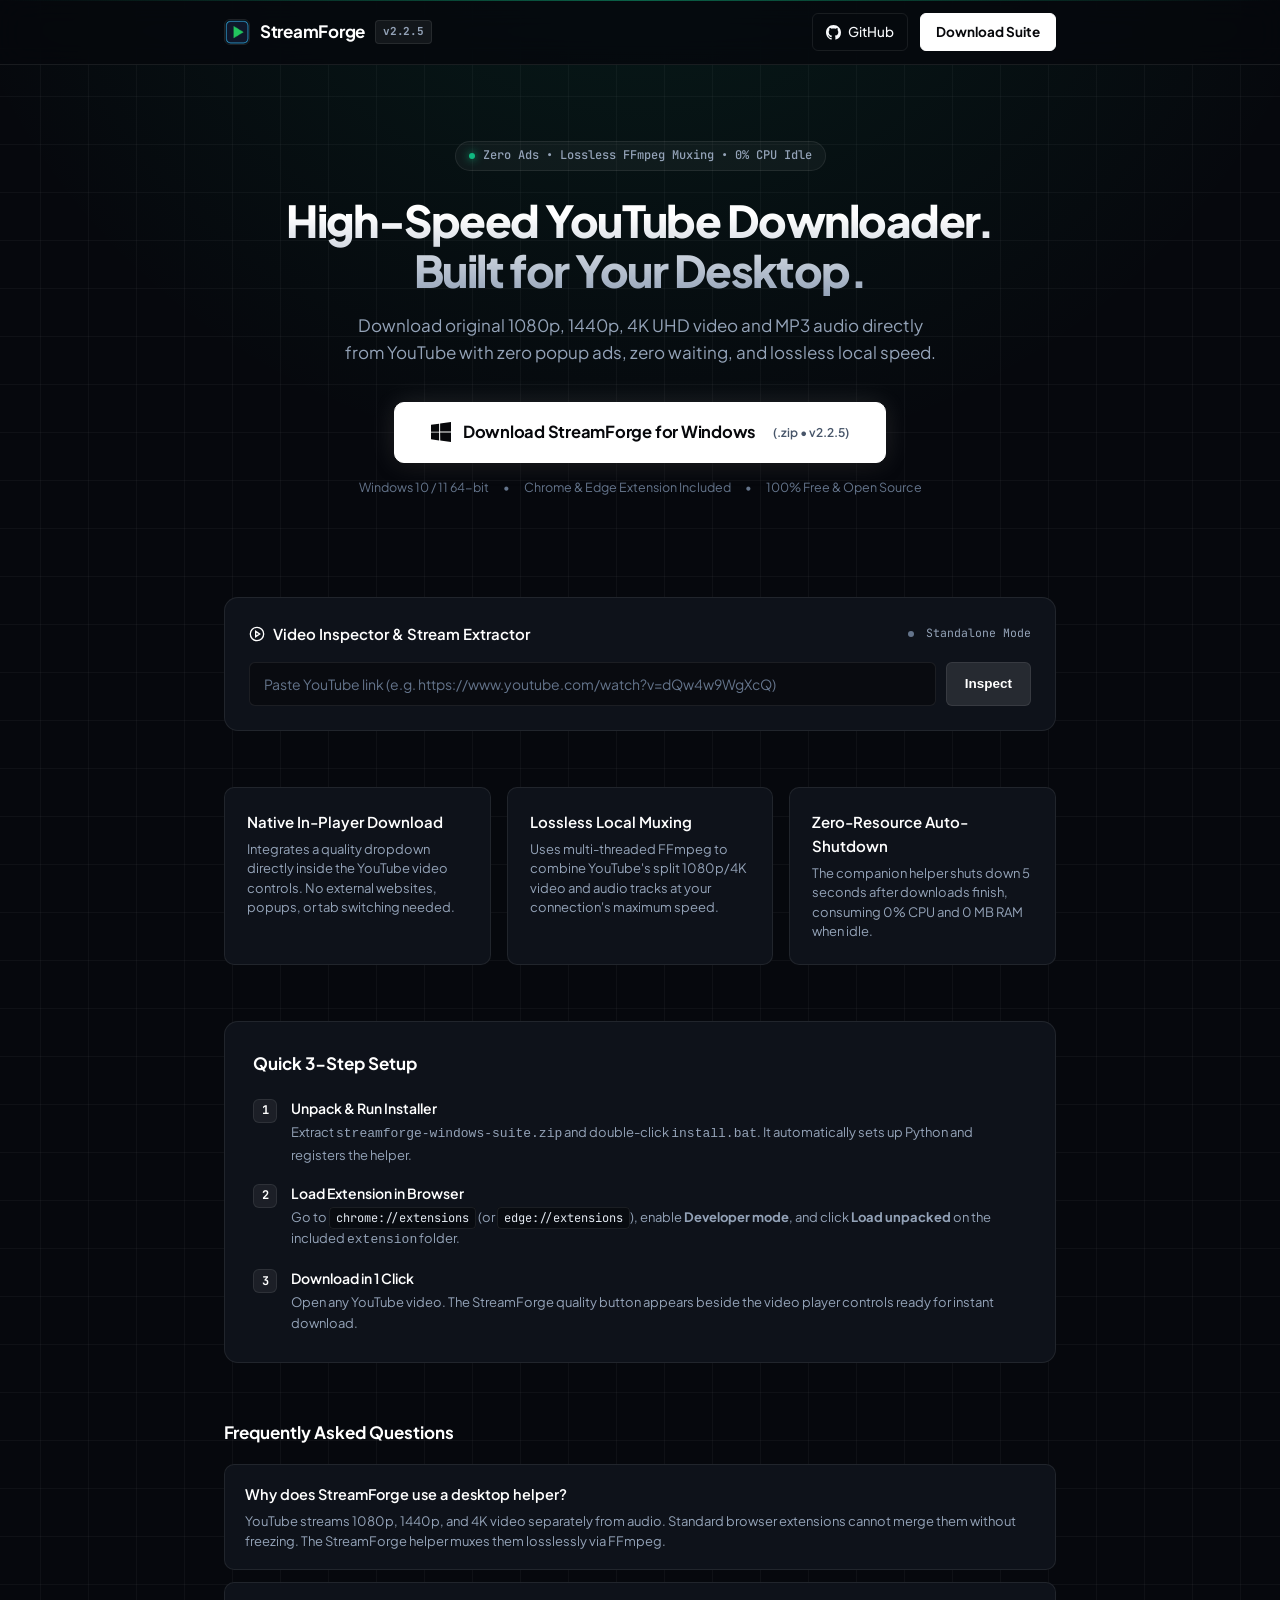
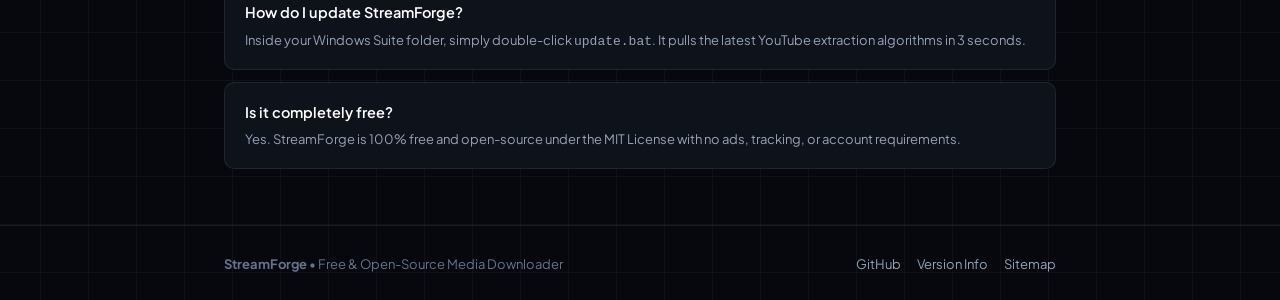
==== commit 0dde9763: "feat(design): implement developer-grade carbon stealth theme with obsidian grid and monochrome CTA" ====
--- a/index.html
+++ b/index.html
@@ -3,7 +3,7 @@
 <head>
   <meta charset="UTF-8">
   <meta name="viewport" content="width=device-width, initial-scale=1.0">
-  <title>StreamForge - Clean, High-Speed YouTube Downloader & Desktop Suite</title>
+  <title>StreamForge - Clean, High-Speed YouTube Downloader &amp; Desktop Suite</title>
   <meta name="description" content="StreamForge is a high-speed, ad-free YouTube video and audio downloader desktop suite. Download original 1080p, 1440p, 4K UHD 60FPS video and 320kbps MP3 audio with lossless local muxing.">
   <meta name="keywords" content="streamforge, youtube downloader, yt downloader, streamforge youtube, 1080p youtube download, 4k video download, mp3 audio extractor, open source youtube downloader, windows youtube downloader">
   <meta name="author" content="StreamForge Team">
@@ -11,7 +11,7 @@
   <link rel="canonical" href="https://streamforge-talha-950a.vercel.app/" />
 
   <!-- Open Graph -->
-  <meta property="og:title" content="StreamForge - Clean YouTube Downloader & Desktop Suite">
+  <meta property="og:title" content="StreamForge - Clean YouTube Downloader &amp; Desktop Suite">
   <meta property="og:description" content="Download YouTube videos directly in original quality with zero ads and lossless local speed.">
   <meta property="og:type" content="website">
   <meta property="og:url" content="https://streamforge-talha-950a.vercel.app/">
@@ -47,24 +47,24 @@
   <link rel="icon" type="image/png" href="icon.png">
   <link rel="preconnect" href="https://fonts.googleapis.com">
   <link rel="preconnect" href="https://fonts.gstatic.com" crossorigin>
-  <link href="https://fonts.googleapis.com/css2?family=Inter:wght@400;500;600;700&family=JetBrains+Mono:wght@400;500;600&display=swap" rel="stylesheet">
+  <link href="https://fonts.googleapis.com/css2?family=Plus+Jakarta+Sans:wght@400;500;600;700;800&family=JetBrains+Mono:wght@400;500;600&display=swap" rel="stylesheet">
 
   <style>
     :root {
-      --bg: #090d16;
-      --bg-surface: #0f1523;
-      --bg-card: #141c2e;
+      --bg: #06080d;
+      --bg-surface: #0e121a;
+      --bg-card: #131824;
       --border: rgba(255, 255, 255, 0.08);
-      --border-hover: rgba(56, 189, 248, 0.35);
+      --border-hover: rgba(255, 255, 255, 0.22);
       --text: #f8fafc;
       --text-muted: #94a3b8;
       --text-dim: #64748b;
-      --primary: #0284c7;
-      --primary-hover: #0369a1;
-      --accent: #38bdf8;
+      --accent: #10b981;
+      --accent-glow: rgba(16, 185, 129, 0.25);
       --radius-sm: 6px;
       --radius: 10px;
       --radius-lg: 14px;
+      --font-sans: 'Plus Jakarta Sans', -apple-system, BlinkMacSystemFont, "Segoe UI", Roboto, sans-serif;
       --font-mono: 'JetBrains Mono', monospace;
     }
 
@@ -77,21 +77,42 @@
     body {
       background-color: var(--bg);
       color: var(--text);
-      font-family: 'Inter', -apple-system, BlinkMacSystemFont, "Segoe UI", Roboto, sans-serif;
+      font-family: var(--font-sans);
       line-height: 1.6;
       font-size: 15px;
       -webkit-font-smoothing: antialiased;
+      position: relative;
+      min-height: 100vh;
+      /* High-tech developer grid background with subtle top ambient glow */
+      background-image: 
+        radial-gradient(ellipse 80% 50% at 50% -10%, rgba(16, 185, 129, 0.12), transparent 70%),
+        linear-gradient(to right, rgba(255, 255, 255, 0.035) 1px, transparent 1px),
+        linear-gradient(to bottom, rgba(255, 255, 255, 0.035) 1px, transparent 1px);
+      background-size: 100% 100%, 48px 48px, 48px 48px;
+      background-position: center top;
+    }
+
+    /* Razor-thin top light beam */
+    .top-light-bar {
+      position: fixed;
+      top: 0;
+      left: 0;
+      right: 0;
+      height: 1px;
+      background: linear-gradient(90deg, transparent 0%, rgba(16, 185, 129, 0.5) 50%, transparent 100%);
+      z-index: 101;
     }
 
     a {
-      color: var(--accent);
+      color: #fff;
       text-decoration: none;
     }
 
     .container {
-      max-width: 860px;
+      max-width: 880px;
       margin: 0 auto;
       padding: 0 24px;
+      position: relative;
     }
 
     /* Navbar */
@@ -99,8 +120,8 @@
       border-bottom: 1px solid var(--border);
       position: sticky;
       top: 0;
-      background: rgba(9, 13, 22, 0.9);
-      backdrop-filter: blur(12px);
+      background: rgba(6, 8, 13, 0.82);
+      backdrop-filter: blur(14px);
       z-index: 100;
     }
 
@@ -118,30 +139,30 @@
       font-size: 17px;
       font-weight: 700;
       color: #fff;
-      text-decoration: none;
-      letter-spacing: -0.01em;
+      letter-spacing: -0.015em;
     }
 
     .brand img {
-      width: 28px;
-      height: 28px;
+      width: 26px;
+      height: 26px;
       border-radius: 6px;
+      border: 1px solid rgba(255, 255, 255, 0.1);
     }
 
     .brand-tag {
       font-size: 11px;
       font-family: var(--font-mono);
-      background: rgba(56, 189, 248, 0.1);
-      color: var(--accent);
+      background: rgba(255, 255, 255, 0.06);
+      color: var(--text-muted);
       padding: 2px 7px;
       border-radius: 4px;
-      border: 1px solid rgba(56, 189, 248, 0.2);
+      border: 1px solid var(--border);
     }
 
     .nav-actions {
       display: flex;
       align-items: center;
-      gap: 14px;
+      gap: 12px;
     }
 
     .btn-ghost {
@@ -160,57 +181,69 @@
     }
 
     .btn-ghost:hover {
-      background: rgba(255, 255, 255, 0.05);
-      border-color: rgba(255, 255, 255, 0.2);
-      color: #fff;
-    }
-
-    .btn-primary {
+      background: rgba(255, 255, 255, 0.06);
+      border-color: rgba(255, 255, 255, 0.25);
+      color: #fff;
+    }
+
+    .btn-nav-download {
       display: inline-flex;
       align-items: center;
       gap: 7px;
-      padding: 8px 16px;
-      background: var(--primary);
-      border: 1px solid transparent;
-      color: #fff;
+      padding: 7px 15px;
+      background: #ffffff;
+      border: 1px solid #ffffff;
+      color: #07080b;
       font-size: 13.5px;
-      font-weight: 600;
+      font-weight: 700;
       border-radius: var(--radius-sm);
-      transition: background 0.15s;
+      transition: all 0.15s;
       cursor: pointer;
     }
 
-    .btn-primary:hover {
-      background: var(--primary-hover);
+    .btn-nav-download:hover {
+      background: #e2e8f0;
+      border-color: #e2e8f0;
     }
 
     /* Hero */
     .hero {
-      padding: 72px 0 44px;
+      padding: 76px 0 44px;
       text-align: center;
+      position: relative;
     }
 
     .badge-pill {
       display: inline-flex;
       align-items: center;
       gap: 8px;
-      background: rgba(56, 189, 248, 0.08);
-      border: 1px solid rgba(56, 189, 248, 0.25);
-      color: var(--accent);
+      background: rgba(255, 255, 255, 0.04);
+      border: 1px solid var(--border);
+      color: var(--text-muted);
       font-size: 12px;
       font-family: var(--font-mono);
-      font-weight: 600;
-      padding: 4px 12px;
+      font-weight: 500;
+      padding: 4px 13px;
       border-radius: 20px;
-      margin-bottom: 22px;
+      margin-bottom: 24px;
+    }
+
+    .status-dot-emerald {
+      width: 6px;
+      height: 6px;
+      background: var(--accent);
+      border-radius: 50%;
+      box-shadow: 0 0 8px var(--accent);
     }
 
     .hero h1 {
-      font-size: 40px;
+      font-size: 44px;
       font-weight: 800;
-      letter-spacing: -0.025em;
-      line-height: 1.2;
-      color: #fff;
+      letter-spacing: -0.035em;
+      line-height: 1.15;
+      background: linear-gradient(180deg, #FFFFFF 20%, #94A3B8 100%);
+      -webkit-background-clip: text;
+      -webkit-text-fill-color: transparent;
       margin-bottom: 16px;
     }
 
@@ -222,7 +255,7 @@
       line-height: 1.6;
     }
 
-    /* Primary CTA Button */
+    /* Hero Main CTA (Crisp Stealth Tech) */
     .hero-download-box {
       margin-bottom: 56px;
     }
@@ -232,46 +265,49 @@
       align-items: center;
       justify-content: center;
       gap: 12px;
-      padding: 15px 32px;
-      background: linear-gradient(180deg, #0284c7 0%, #0369a1 100%);
-      color: #fff !important;
-      border: 1px solid rgba(56, 189, 248, 0.4);
+      padding: 16px 36px;
+      background: #ffffff;
+      color: #07080b !important;
+      border: 1px solid #ffffff;
       border-radius: var(--radius);
-      box-shadow: 0 4px 20px rgba(2, 132, 199, 0.35);
-      transition: all 0.2s ease;
+      box-shadow: 0 0 28px rgba(255, 255, 255, 0.12), 0 4px 16px rgba(0, 0, 0, 0.5);
+      transition: all 0.2s cubic-bezier(0.16, 1, 0.3, 1);
       cursor: pointer;
       text-decoration: none !important;
     }
 
     .btn-download-main:hover {
-      background: linear-gradient(180deg, #0369a1 0%, #075985 100%);
+      background: #e2e8f0;
+      border-color: #ffffff;
       transform: translateY(-2px);
-      box-shadow: 0 8px 24px rgba(2, 132, 199, 0.45);
+      box-shadow: 0 0 36px rgba(255, 255, 255, 0.22), 0 6px 22px rgba(0, 0, 0, 0.6);
+      color: #07080b !important;
     }
 
     .btn-title-main {
       font-size: 16.5px;
       font-weight: 700;
-      letter-spacing: -0.01em;
+      letter-spacing: -0.015em;
+      color: #07080b;
     }
 
     .btn-sub-main {
       font-size: 12px;
-      color: rgba(255, 255, 255, 0.85);
-      font-weight: 400;
+      color: #475569;
+      font-weight: 600;
       margin-left: 6px;
     }
 
     .download-meta {
       display: flex;
       justify-content: center;
-      gap: 16px;
+      gap: 14px;
       margin-top: 14px;
       font-size: 12.5px;
       color: var(--text-dim);
     }
 
-    /* Clean Interactive Tool (OneCompiler Style) */
+    /* Clean Interactive Tool */
     .tool-box {
       background: var(--bg-surface);
       border: 1px solid var(--border);
@@ -301,6 +337,9 @@
       font-size: 11.5px;
       font-family: var(--font-mono);
       color: var(--text-dim);
+      display: flex;
+      align-items: center;
+      gap: 6px;
     }
 
     .input-row {
@@ -310,7 +349,7 @@
 
     .url-input {
       flex: 1;
-      background: var(--bg);
+      background: #090b10;
       border: 1px solid var(--border);
       border-radius: var(--radius-sm);
       padding: 12px 14px;
@@ -322,11 +361,30 @@
     }
 
     .url-input:focus {
-      border-color: var(--accent);
+      border-color: rgba(255, 255, 255, 0.4);
     }
 
     .url-input::placeholder {
       color: var(--text-dim);
+    }
+
+    .btn-inspect {
+      display: inline-flex;
+      align-items: center;
+      padding: 0 18px;
+      background: rgba(255, 255, 255, 0.1);
+      border: 1px solid var(--border);
+      color: #fff;
+      font-size: 13.5px;
+      font-weight: 600;
+      border-radius: var(--radius-sm);
+      cursor: pointer;
+      transition: all 0.15s;
+    }
+
+    .btn-inspect:hover {
+      background: #fff;
+      color: #000;
     }
 
     /* Video Preview */
@@ -352,6 +410,7 @@
       object-fit: cover;
       background: #000;
       flex-shrink: 0;
+      border: 1px solid var(--border);
     }
 
     .preview-info {
@@ -386,26 +445,33 @@
       font-size: 11.5px;
       font-family: var(--font-mono);
       padding: 4px 10px;
-      background: rgba(255, 255, 255, 0.05);
+      background: rgba(255, 255, 255, 0.04);
       border: 1px solid var(--border);
       border-radius: 4px;
-      color: var(--text);
+      color: var(--text-muted);
       cursor: pointer;
       transition: all 0.15s;
     }
 
-    .chip:hover, .chip.active {
-      background: var(--primary);
-      border-color: var(--primary);
-      color: #fff;
+    .chip:hover {
+      color: #fff;
+      border-color: rgba(255, 255, 255, 0.25);
+    }
+
+    .chip.active {
+      background: rgba(255, 255, 255, 0.12);
+      border-color: #ffffff;
+      color: #ffffff;
+      font-weight: 600;
     }
 
     .progress-box {
       display: none;
       margin-top: 14px;
-      background: rgba(0, 0, 0, 0.4);
+      background: rgba(0, 0, 0, 0.5);
       border-radius: 6px;
       padding: 10px 14px;
+      border: 1px solid var(--border);
     }
 
     .progress-bar-bg {
@@ -419,7 +485,7 @@
     .progress-bar-fill {
       width: 0%;
       height: 100%;
-      background: var(--accent);
+      background: #ffffff;
       transition: width 0.2s linear;
     }
 
@@ -443,8 +509,13 @@
       background: var(--bg-surface);
       border: 1px solid var(--border);
       border-radius: var(--radius);
-      padding: 20px;
+      padding: 22px;
       text-align: left;
+      transition: border-color 0.2s;
+    }
+
+    .feature-card:hover {
+      border-color: var(--border-hover);
     }
 
     .feature-card h4 {
@@ -493,8 +564,9 @@
       width: 24px;
       height: 24px;
       border-radius: 6px;
-      background: rgba(56, 189, 248, 0.1);
-      color: var(--accent);
+      background: rgba(255, 255, 255, 0.06);
+      border: 1px solid var(--border);
+      color: #fff;
       font-family: var(--font-mono);
       font-size: 12px;
       font-weight: 700;
@@ -523,7 +595,8 @@
       padding: 2px 6px;
       border-radius: 4px;
       font-size: 12px;
-      color: var(--accent);
+      color: #e2e8f0;
+      border: 1px solid var(--border);
     }
 
     /* FAQ */
@@ -606,10 +679,17 @@
         width: 100%;
         height: 160px;
       }
+      .footer-wrap {
+        flex-direction: column;
+        gap: 12px;
+        text-align: center;
+      }
     }
   </style>
 </head>
 <body>
+
+  <div class="top-light-bar"></div>
 
   <!-- Navbar -->
   <header>
@@ -625,7 +705,7 @@
           <svg width="15" height="15" viewBox="0 0 16 16" fill="currentColor"><path d="M8 0C3.58 0 0 3.58 0 8c0 3.54 2.29 6.53 5.47 7.59.4.07.55-.17.55-.38 0-.19-.01-.82-.01-1.49-2.01.37-2.53-.49-2.69-.94-.09-.23-.48-.94-.82-1.13-.28-.15-.68-.52-.01-.53.63-.01 1.08.58 1.23.82.72 1.21 1.87.87 2.33.66.07-.52.28-.87.51-1.07-1.78-.2-3.64-.89-3.64-3.95 0-.87.31-1.59.82-2.15-.08-.2-.36-1.02.08-2.12 0 0 .67-.21 2.2.82.64-.18 1.32-.27 2-.27.68 0 1.36.09 2 .27 1.53-1.04 2.2-.82 2.2-.82.44 1.1.16 1.92.08 2.12.51.56.82 1.27.82 2.15 0 3.07-1.87 3.75-3.65 3.95.29.25.54.73.54 1.48 0 1.07-.01 1.93-.01 2.2 0 .21.15.46.55.38A8.013 8.013 0 0016 8c0-4.42-3.58-8-8-8z"/></svg>
           GitHub
         </a>
-        <a href="streamforge-windows-suite.zip" class="btn-primary">Download Suite</a>
+        <a href="streamforge-windows-suite.zip" class="btn-nav-download">Download Suite</a>
       </div>
     </div>
   </header>
@@ -635,26 +715,27 @@
     <!-- Hero -->
     <section class="hero">
       <div class="badge-pill">
-        Zero Ads • Lossless Muxing • 0% CPU Idle
+        <span class="status-dot-emerald"></span>
+        Zero Ads &bull; Lossless FFmpeg Muxing &bull; 0% CPU Idle
       </div>
       <h1>High-Speed YouTube Downloader.<br>Built for Your Desktop.</h1>
       <p>Download original 1080p, 1440p, 4K UHD video and MP3 audio directly from YouTube with zero popup ads, zero waiting, and lossless local speed.</p>
 
-      <!-- Single Primary CTA -->
+      <!-- Single Primary CTA (Pure Stealth Monochrome Tech) -->
       <div class="hero-download-box">
         <a href="streamforge-windows-suite.zip" class="btn-download-main">
           <svg width="20" height="20" viewBox="0 0 24 24" fill="currentColor">
             <path d="M0 3.449L9.75 2.1v9.451H0m10.949-9.602L24 0v11.4H10.949M0 12.6h9.75v9.451L0 20.699M10.949 12.6H24V24l-12.902-1.799"/>
           </svg>
           <span class="btn-title-main">Download StreamForge for Windows</span>
-          <span class="btn-sub-main">(.zip • v2.2.5)</span>
+          <span class="btn-sub-main">(.zip &bull; v2.2.5)</span>
         </a>
         <div class="download-meta">
           <span>Windows 10 / 11 64-bit</span>
-          <span>•</span>
-          <span>Chrome & Edge Extension Included</span>
-          <span>•</span>
-          <span>100% Free & Open Source</span>
+          <span>&bull;</span>
+          <span>Chrome &amp; Edge Extension Included</span>
+          <span>&bull;</span>
+          <span>100% Free &amp; Open Source</span>
         </div>
       </div>
     </section>
@@ -663,15 +744,18 @@
     <section class="tool-box">
       <div class="tool-header">
         <h3>
-          <svg width="16" height="16" viewBox="0 0 24 24" fill="none" stroke="var(--accent)" stroke-width="2"><circle cx="12" cy="12" r="10"/><polygon points="10 8 16 12 10 16 10 8"/></svg>
-          Video Inspector & Link Extractor
+          <svg width="16" height="16" viewBox="0 0 24 24" fill="none" stroke="currentColor" stroke-width="2"><circle cx="12" cy="12" r="10"/><polygon points="10 8 16 12 10 16 10 8"/></svg>
+          Video Inspector &amp; Stream Extractor
         </h3>
-        <span class="engine-pill" id="engineStatus">Checking local engine...</span>
+        <span class="engine-pill" id="engineStatus">
+          <span class="status-dot-emerald"></span>
+          Checking local engine...
+        </span>
       </div>
 
       <div class="input-row">
         <input type="text" id="videoUrlInput" class="url-input" placeholder="Paste YouTube link (e.g. https://www.youtube.com/watch?v=dQw4w9WgXcQ)">
-        <button id="inspectBtn" class="btn-primary">Inspect</button>
+        <button id="inspectBtn" class="btn-inspect">Inspect</button>
       </div>
 
       <!-- Preview Output -->
@@ -680,7 +764,7 @@
           <img id="thumbImg" src="" alt="Thumbnail" class="preview-thumb">
           <div class="preview-info">
             <h4 id="videoTitle" class="preview-title">Video Title</h4>
-            <div id="videoMeta" class="preview-meta">Detected Stream • Ready</div>
+            <div id="videoMeta" class="preview-meta">Detected Stream &bull; Ready</div>
             <div class="quality-chips" id="qualityChips">
               <span class="chip active" data-q="max">Best Quality (UHD)</span>
               <span class="chip" data-q="1080">1080p Full HD</span>
@@ -691,7 +775,7 @@
         </div>
 
         <div style="margin-top: 14px; display: flex; justify-content: flex-end;">
-          <button id="startDownloadBtn" class="btn-primary">
+          <button id="startDownloadBtn" class="btn-nav-download" style="padding: 10px 20px;">
             Send to StreamForge Engine
           </button>
         </div>
@@ -713,14 +797,14 @@
     <section class="features-grid">
       <div class="feature-card">
         <h4>Native In-Player Download</h4>
-        <p>Integrates a sleek quality dropdown directly inside the YouTube video controls. No external websites or tab switching needed.</p>
+        <p>Integrates a quality dropdown directly inside the YouTube video controls. No external websites, popups, or tab switching needed.</p>
       </div>
       <div class="feature-card">
         <h4>Lossless Local Muxing</h4>
         <p>Uses multi-threaded FFmpeg to combine YouTube's split 1080p/4K video and audio tracks at your connection's maximum speed.</p>
       </div>
       <div class="feature-card">
-        <h4>Zero-Idle Auto-Shutdown</h4>
+        <h4>Zero-Resource Auto-Shutdown</h4>
         <p>The companion helper shuts down 5 seconds after downloads finish, consuming 0% CPU and 0 MB RAM when idle.</p>
       </div>
     </section>
@@ -732,7 +816,7 @@
         <div class="step-item">
           <div class="step-badge">1</div>
           <div class="step-content">
-            <h5>Unpack & Run Installer</h5>
+            <h5>Unpack &amp; Run Installer</h5>
             <p>Extract <code>streamforge-windows-suite.zip</code> and double-click <code>install.bat</code>. It automatically sets up Python and registers the helper.</p>
           </div>
         </div>
@@ -778,7 +862,7 @@
   <footer>
     <div class="container footer-wrap">
       <div>
-        <b>StreamForge</b> • Free & Open-Source Media Downloader
+        <b>StreamForge</b> &bull; Free &amp; Open-Source Media Downloader
       </div>
       <div class="footer-links">
         <a href="https://github.com/f2025cs024-star/Tubegrab-4K" target="_blank">GitHub</a>
@@ -795,11 +879,11 @@
       fetch("http://127.0.0.1:19876/status", { signal: AbortSignal.timeout(1200) })
         .then(r => r.json())
         .then(d => {
-          statusTag.textContent = "● Local Engine Active";
+          statusTag.innerHTML = '<span class="status-dot-emerald"></span> Local Engine Active';
           statusTag.style.color = "#10b981";
         })
         .catch(() => {
-          statusTag.textContent = "○ Standalone Mode";
+          statusTag.innerHTML = '<span style="display:inline-block;width:6px;height:6px;border-radius:50%;background:#64748b;margin-right:6px;"></span> Standalone Mode';
           statusTag.style.color = "#94a3b8";
         });
     }
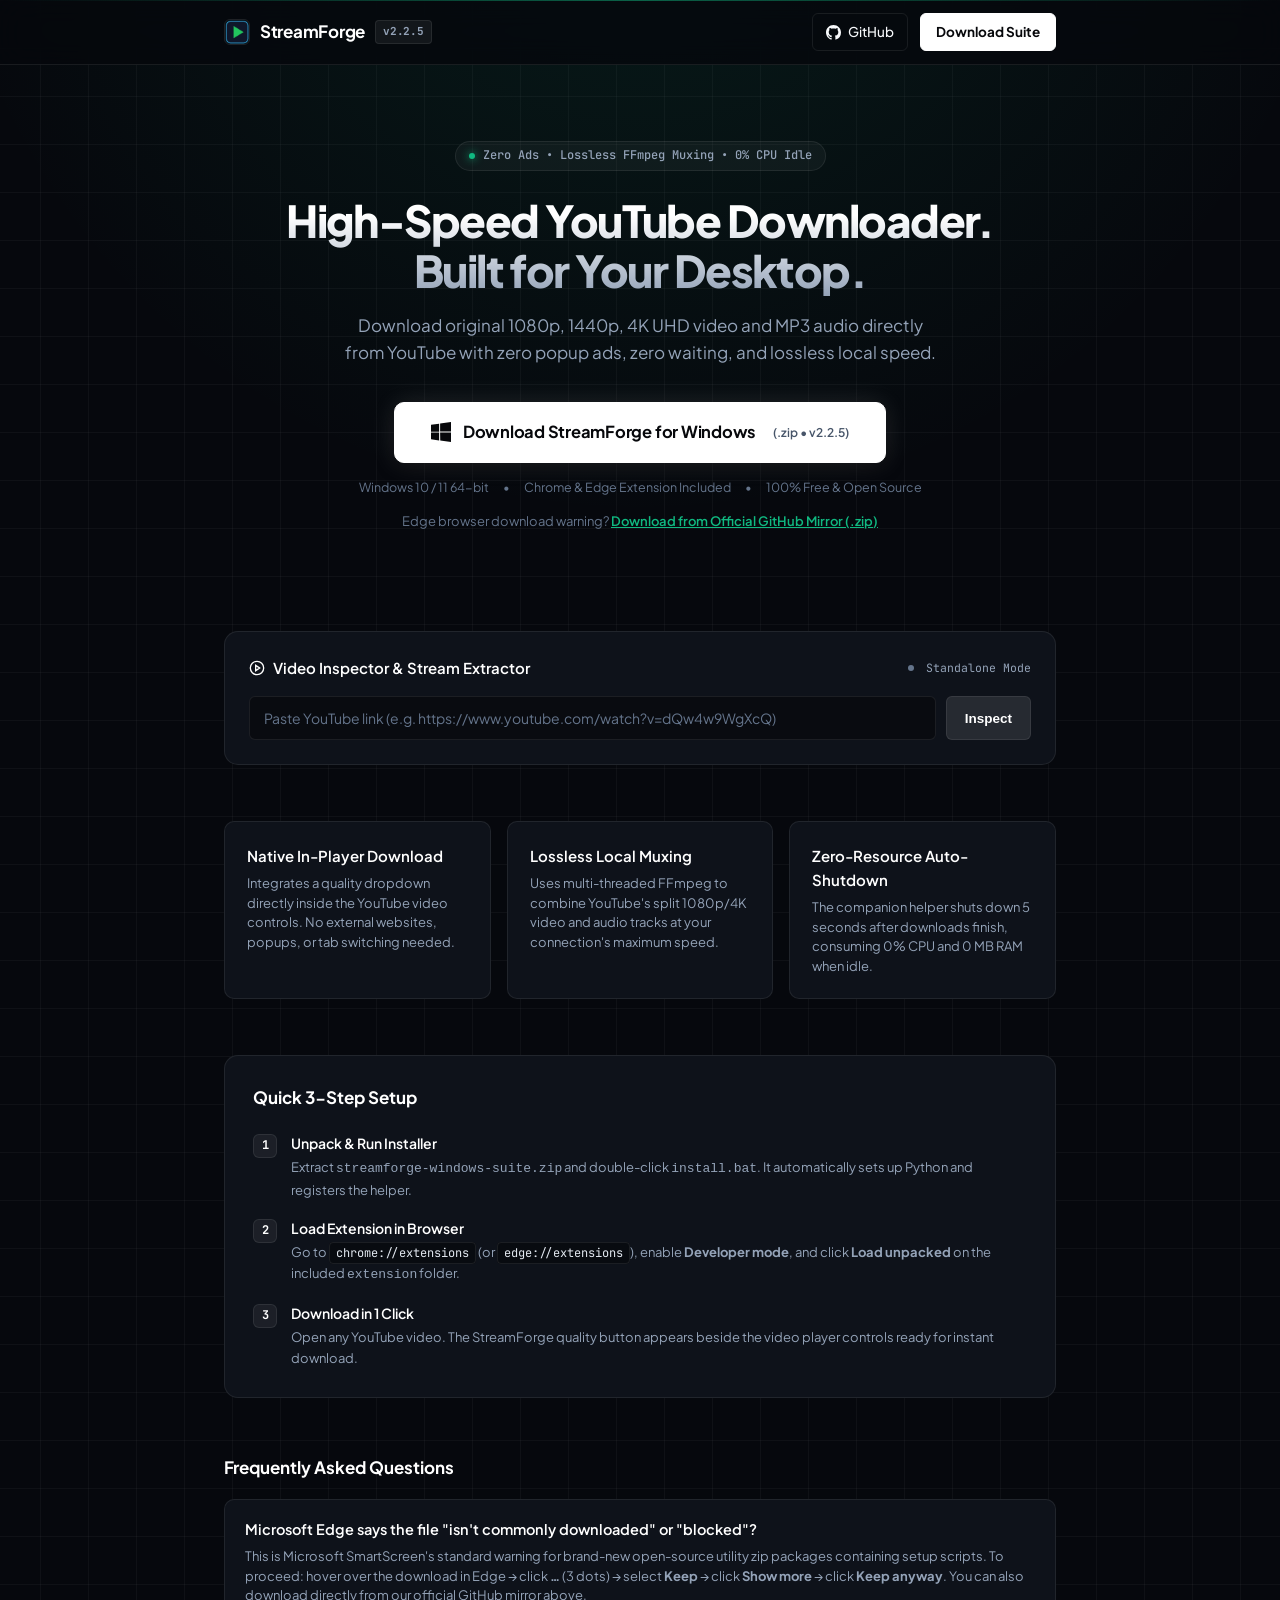
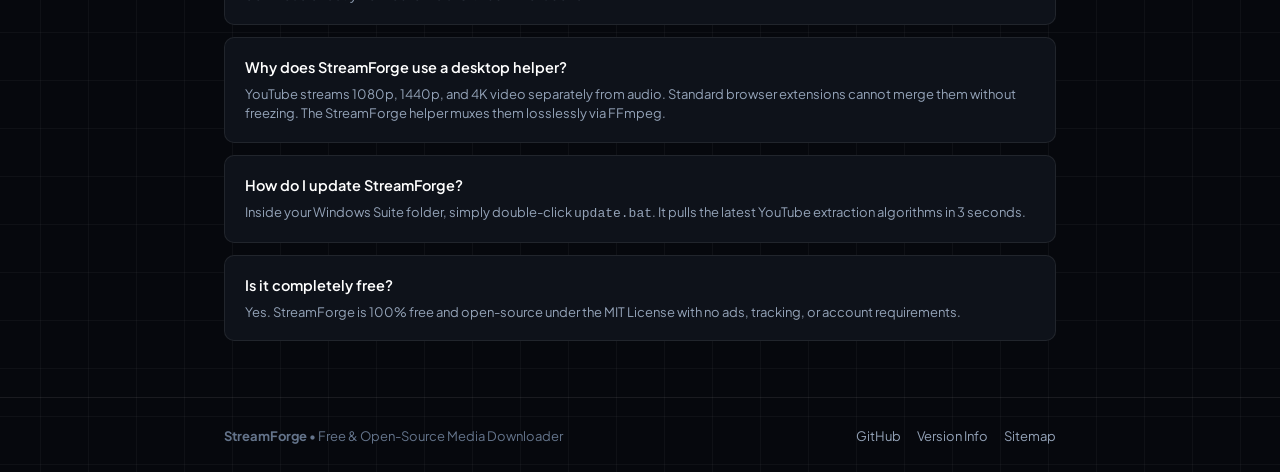
==== commit 3ee5376f: "fix(download): add attachment headers for zip files and official github mirror for edge smartscreen" ====
--- a/index.html
+++ b/index.html
@@ -705,7 +705,7 @@
           <svg width="15" height="15" viewBox="0 0 16 16" fill="currentColor"><path d="M8 0C3.58 0 0 3.58 0 8c0 3.54 2.29 6.53 5.47 7.59.4.07.55-.17.55-.38 0-.19-.01-.82-.01-1.49-2.01.37-2.53-.49-2.69-.94-.09-.23-.48-.94-.82-1.13-.28-.15-.68-.52-.01-.53.63-.01 1.08.58 1.23.82.72 1.21 1.87.87 2.33.66.07-.52.28-.87.51-1.07-1.78-.2-3.64-.89-3.64-3.95 0-.87.31-1.59.82-2.15-.08-.2-.36-1.02.08-2.12 0 0 .67-.21 2.2.82.64-.18 1.32-.27 2-.27.68 0 1.36.09 2 .27 1.53-1.04 2.2-.82 2.2-.82.44 1.1.16 1.92.08 2.12.51.56.82 1.27.82 2.15 0 3.07-1.87 3.75-3.65 3.95.29.25.54.73.54 1.48 0 1.07-.01 1.93-.01 2.2 0 .21.15.46.55.38A8.013 8.013 0 0016 8c0-4.42-3.58-8-8-8z"/></svg>
           GitHub
         </a>
-        <a href="streamforge-windows-suite.zip" class="btn-nav-download">Download Suite</a>
+        <a href="/streamforge-windows-suite.zip" download="streamforge-windows-suite.zip" class="btn-nav-download">Download Suite</a>
       </div>
     </div>
   </header>
@@ -723,7 +723,7 @@
 
       <!-- Single Primary CTA (Pure Stealth Monochrome Tech) -->
       <div class="hero-download-box">
-        <a href="streamforge-windows-suite.zip" class="btn-download-main">
+        <a href="/streamforge-windows-suite.zip" download="streamforge-windows-suite.zip" class="btn-download-main">
           <svg width="20" height="20" viewBox="0 0 24 24" fill="currentColor">
             <path d="M0 3.449L9.75 2.1v9.451H0m10.949-9.602L24 0v11.4H10.949M0 12.6h9.75v9.451L0 20.699M10.949 12.6H24V24l-12.902-1.799"/>
           </svg>
@@ -736,6 +736,12 @@
           <span>Chrome &amp; Edge Extension Included</span>
           <span>&bull;</span>
           <span>100% Free &amp; Open Source</span>
+        </div>
+        <div style="margin-top: 14px; font-size: 13px; color: var(--text-dim);">
+          Edge browser download warning? 
+          <a href="https://github.com/f2025cs024-star/Tubegrab-4K/archive/refs/heads/main.zip" target="_blank" style="color: #10b981; font-weight: 600; text-decoration: underline;">
+            Download from Official GitHub Mirror (.zip)
+          </a>
         </div>
       </div>
     </section>
@@ -841,6 +847,10 @@
     <section class="faq-section">
       <h4 class="faq-title">Frequently Asked Questions</h4>
       <div class="faq-list">
+        <div class="faq-card">
+          <h5>Microsoft Edge says the file "isn't commonly downloaded" or "blocked"?</h5>
+          <p>This is Microsoft SmartScreen's standard warning for brand-new open-source utility zip packages containing setup scripts. To proceed: hover over the download in Edge &rarr; click <b>&hellip;</b> (3 dots) &rarr; select <b>Keep</b> &rarr; click <b>Show more</b> &rarr; click <b>Keep anyway</b>. You can also download directly from our official GitHub mirror above.</p>
+        </div>
         <div class="faq-card">
           <h5>Why does StreamForge use a desktop helper?</h5>
           <p>YouTube streams 1080p, 1440p, and 4K video separately from audio. Standard browser extensions cannot merge them without freezing. The StreamForge helper muxes them losslessly via FFmpeg.</p>
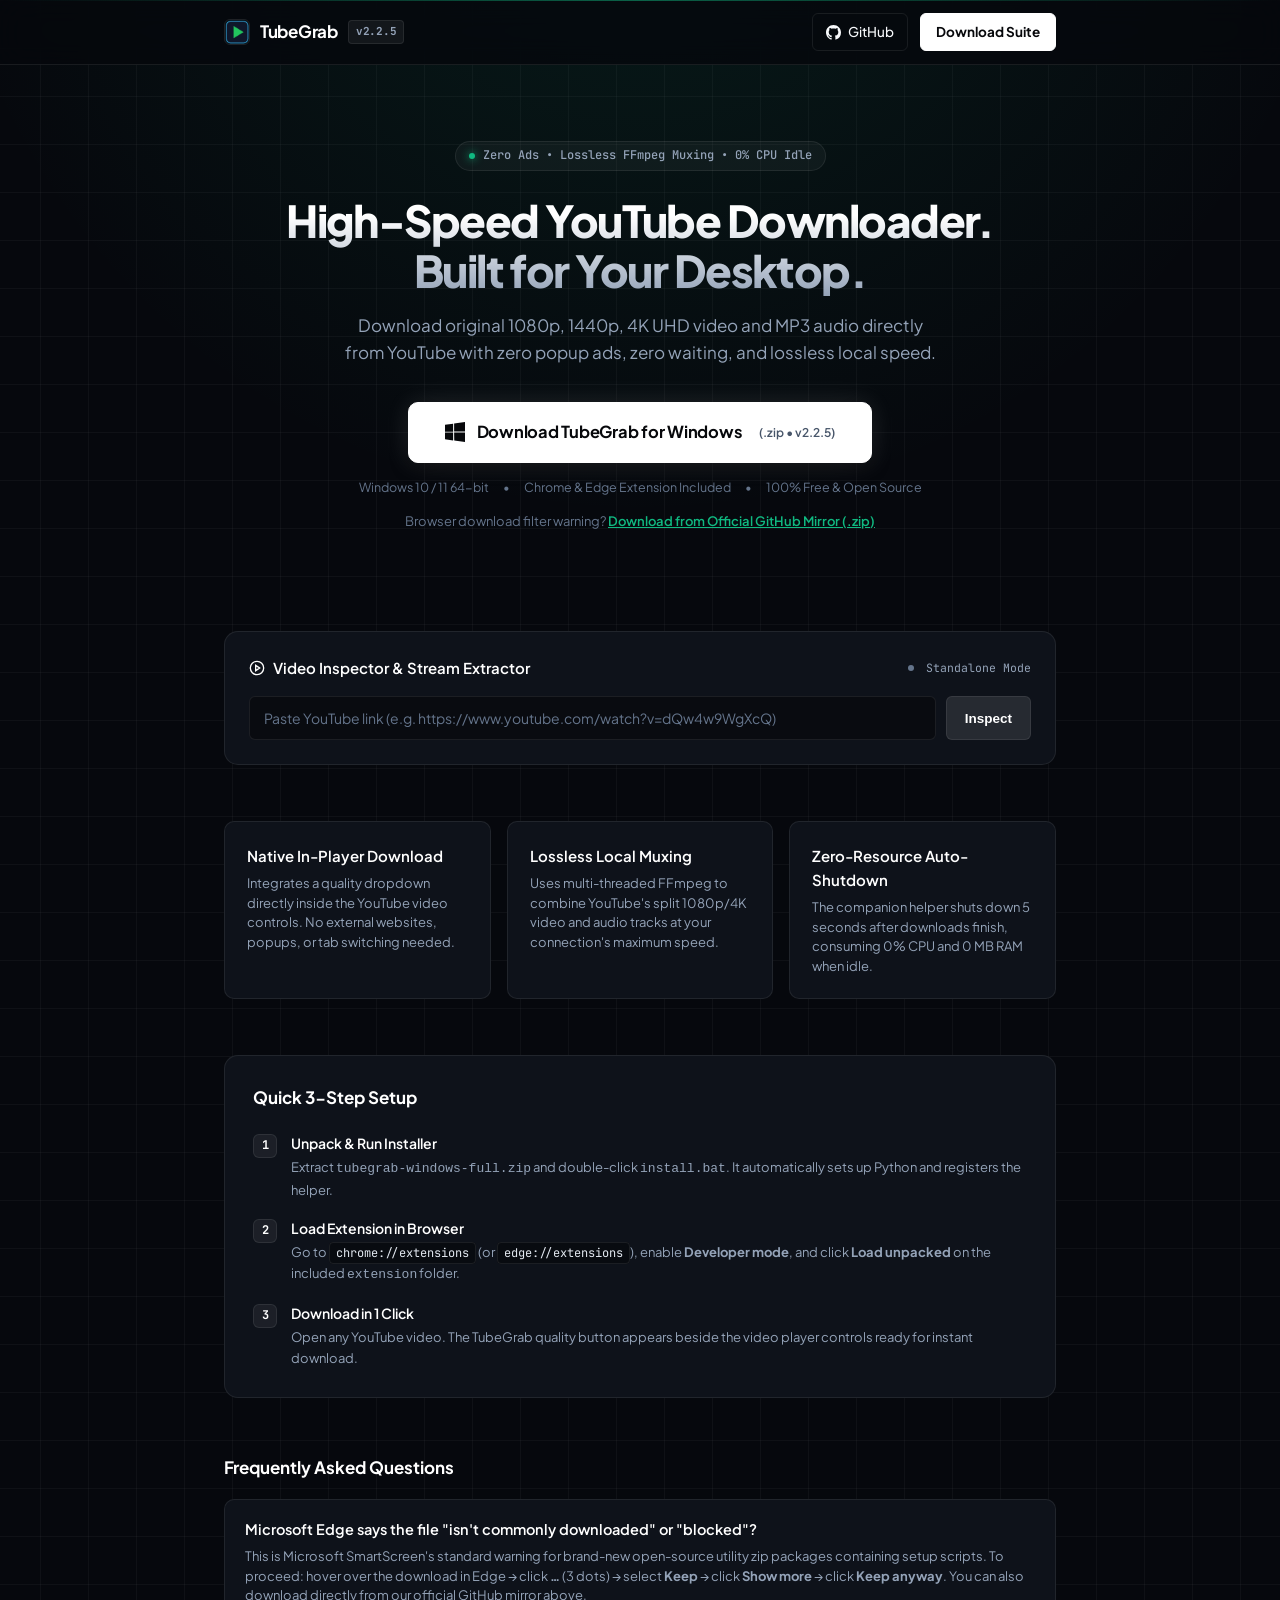
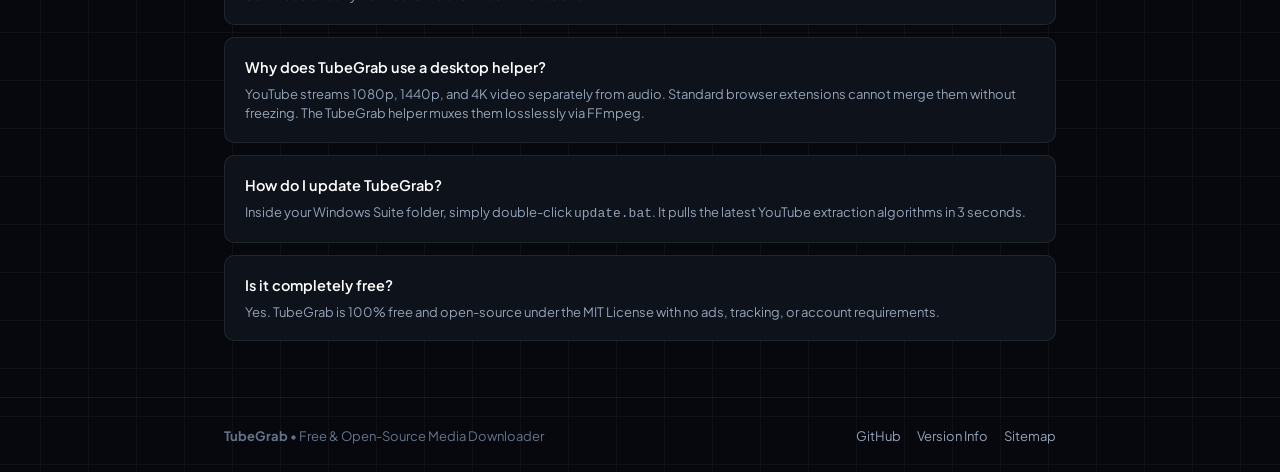
==== commit ad2c4d25: "feat(branding): switch back to TubeGrab with existing Google-indexed domain tubegrab-4k.vercel.app" ====
--- a/index.html
+++ b/index.html
@@ -3,19 +3,19 @@
 <head>
   <meta charset="UTF-8">
   <meta name="viewport" content="width=device-width, initial-scale=1.0">
-  <title>StreamForge - Clean, High-Speed YouTube Downloader &amp; Desktop Suite</title>
-  <meta name="description" content="StreamForge is a high-speed, ad-free YouTube video and audio downloader desktop suite. Download original 1080p, 1440p, 4K UHD 60FPS video and 320kbps MP3 audio with lossless local muxing.">
-  <meta name="keywords" content="streamforge, youtube downloader, yt downloader, streamforge youtube, 1080p youtube download, 4k video download, mp3 audio extractor, open source youtube downloader, windows youtube downloader">
-  <meta name="author" content="StreamForge Team">
+  <title>TubeGrab - Clean, High-Speed YouTube Downloader &amp; Desktop Suite</title>
+  <meta name="description" content="TubeGrab is a high-speed, ad-free YouTube video and audio downloader desktop suite. Download original 1080p, 1440p, 4K UHD 60FPS video and 320kbps MP3 audio with lossless local muxing.">
+  <meta name="keywords" content="tubegrab, tubegrab 4k, youtube downloader, yt downloader, 1080p youtube download, 4k video download, mp3 audio extractor, open source youtube downloader, windows youtube downloader">
+  <meta name="author" content="TubeGrab Team">
   <meta name="google-site-verification" content="googleea333b6af960c847" />
-  <link rel="canonical" href="https://streamforge-talha-950a.vercel.app/" />
+  <link rel="canonical" href="https://tubegrab-4k.vercel.app/" />
 
   <!-- Open Graph -->
-  <meta property="og:title" content="StreamForge - Clean YouTube Downloader &amp; Desktop Suite">
+  <meta property="og:title" content="TubeGrab - Clean YouTube Downloader &amp; Desktop Suite">
   <meta property="og:description" content="Download YouTube videos directly in original quality with zero ads and lossless local speed.">
   <meta property="og:type" content="website">
-  <meta property="og:url" content="https://streamforge-talha-950a.vercel.app/">
-  <meta property="og:image" content="https://streamforge-talha-950a.vercel.app/icon.png">
+  <meta property="og:url" content="https://tubegrab-4k.vercel.app/">
+  <meta property="og:image" content="https://tubegrab-4k.vercel.app/icon.png">
 
   <!-- Schema.org JSON-LD -->
   <script type="application/ld+json">
@@ -24,14 +24,14 @@
     "@graph": [
       {
         "@type": "WebSite",
-        "@id": "https://streamforge-talha-950a.vercel.app/#website",
-        "url": "https://streamforge-talha-950a.vercel.app/",
-        "name": "StreamForge",
+        "@id": "https://tubegrab-4k.vercel.app/#website",
+        "url": "https://tubegrab-4k.vercel.app/",
+        "name": "TubeGrab",
         "description": "High-performance YouTube video and audio downloader desktop suite."
       },
       {
         "@type": "SoftwareApplication",
-        "name": "StreamForge",
+        "name": "TubeGrab",
         "operatingSystem": "Windows 10, Windows 11, Chromium Browsers",
         "applicationCategory": "MultimediaApplication",
         "offers": {
@@ -695,8 +695,8 @@
   <header>
     <div class="container nav-wrap">
       <a href="#" class="brand">
-        <img src="icon.png" alt="StreamForge Logo">
-        <span>StreamForge</span>
+        <img src="icon.png" alt="TubeGrab Logo">
+        <span>TubeGrab</span>
         <span class="brand-tag">v2.2.5</span>
       </a>
 
@@ -705,7 +705,7 @@
           <svg width="15" height="15" viewBox="0 0 16 16" fill="currentColor"><path d="M8 0C3.58 0 0 3.58 0 8c0 3.54 2.29 6.53 5.47 7.59.4.07.55-.17.55-.38 0-.19-.01-.82-.01-1.49-2.01.37-2.53-.49-2.69-.94-.09-.23-.48-.94-.82-1.13-.28-.15-.68-.52-.01-.53.63-.01 1.08.58 1.23.82.72 1.21 1.87.87 2.33.66.07-.52.28-.87.51-1.07-1.78-.2-3.64-.89-3.64-3.95 0-.87.31-1.59.82-2.15-.08-.2-.36-1.02.08-2.12 0 0 .67-.21 2.2.82.64-.18 1.32-.27 2-.27.68 0 1.36.09 2 .27 1.53-1.04 2.2-.82 2.2-.82.44 1.1.16 1.92.08 2.12.51.56.82 1.27.82 2.15 0 3.07-1.87 3.75-3.65 3.95.29.25.54.73.54 1.48 0 1.07-.01 1.93-.01 2.2 0 .21.15.46.55.38A8.013 8.013 0 0016 8c0-4.42-3.58-8-8-8z"/></svg>
           GitHub
         </a>
-        <a href="/streamforge-windows-suite.zip" download="streamforge-windows-suite.zip" class="btn-nav-download">Download Suite</a>
+        <a href="/tubegrab-windows-full.zip" download="tubegrab-windows-full.zip" class="btn-nav-download">Download Suite</a>
       </div>
     </div>
   </header>
@@ -723,11 +723,11 @@
 
       <!-- Single Primary CTA (Pure Stealth Monochrome Tech) -->
       <div class="hero-download-box">
-        <a href="/streamforge-windows-suite.zip" download="streamforge-windows-suite.zip" class="btn-download-main">
+        <a href="/tubegrab-windows-full.zip" download="tubegrab-windows-full.zip" class="btn-download-main">
           <svg width="20" height="20" viewBox="0 0 24 24" fill="currentColor">
             <path d="M0 3.449L9.75 2.1v9.451H0m10.949-9.602L24 0v11.4H10.949M0 12.6h9.75v9.451L0 20.699M10.949 12.6H24V24l-12.902-1.799"/>
           </svg>
-          <span class="btn-title-main">Download StreamForge for Windows</span>
+          <span class="btn-title-main">Download TubeGrab for Windows</span>
           <span class="btn-sub-main">(.zip &bull; v2.2.5)</span>
         </a>
         <div class="download-meta">
@@ -738,7 +738,7 @@
           <span>100% Free &amp; Open Source</span>
         </div>
         <div style="margin-top: 14px; font-size: 13px; color: var(--text-dim);">
-          Edge browser download warning? 
+          Browser download filter warning? 
           <a href="https://github.com/f2025cs024-star/Tubegrab-4K/archive/refs/heads/main.zip" target="_blank" style="color: #10b981; font-weight: 600; text-decoration: underline;">
             Download from Official GitHub Mirror (.zip)
           </a>
@@ -782,7 +782,7 @@
 
         <div style="margin-top: 14px; display: flex; justify-content: flex-end;">
           <button id="startDownloadBtn" class="btn-nav-download" style="padding: 10px 20px;">
-            Send to StreamForge Engine
+            Send to TubeGrab Engine
           </button>
         </div>
 
@@ -823,7 +823,7 @@
           <div class="step-badge">1</div>
           <div class="step-content">
             <h5>Unpack &amp; Run Installer</h5>
-            <p>Extract <code>streamforge-windows-suite.zip</code> and double-click <code>install.bat</code>. It automatically sets up Python and registers the helper.</p>
+            <p>Extract <code>tubegrab-windows-full.zip</code> and double-click <code>install.bat</code>. It automatically sets up Python and registers the helper.</p>
           </div>
         </div>
         <div class="step-item">
@@ -837,7 +837,7 @@
           <div class="step-badge">3</div>
           <div class="step-content">
             <h5>Download in 1 Click</h5>
-            <p>Open any YouTube video. The StreamForge quality button appears beside the video player controls ready for instant download.</p>
+            <p>Open any YouTube video. The TubeGrab quality button appears beside the video player controls ready for instant download.</p>
           </div>
         </div>
       </div>
@@ -852,16 +852,16 @@
           <p>This is Microsoft SmartScreen's standard warning for brand-new open-source utility zip packages containing setup scripts. To proceed: hover over the download in Edge &rarr; click <b>&hellip;</b> (3 dots) &rarr; select <b>Keep</b> &rarr; click <b>Show more</b> &rarr; click <b>Keep anyway</b>. You can also download directly from our official GitHub mirror above.</p>
         </div>
         <div class="faq-card">
-          <h5>Why does StreamForge use a desktop helper?</h5>
-          <p>YouTube streams 1080p, 1440p, and 4K video separately from audio. Standard browser extensions cannot merge them without freezing. The StreamForge helper muxes them losslessly via FFmpeg.</p>
+          <h5>Why does TubeGrab use a desktop helper?</h5>
+          <p>YouTube streams 1080p, 1440p, and 4K video separately from audio. Standard browser extensions cannot merge them without freezing. The TubeGrab helper muxes them losslessly via FFmpeg.</p>
         </div>
         <div class="faq-card">
-          <h5>How do I update StreamForge?</h5>
+          <h5>How do I update TubeGrab?</h5>
           <p>Inside your Windows Suite folder, simply double-click <code>update.bat</code>. It pulls the latest YouTube extraction algorithms in 3 seconds.</p>
         </div>
         <div class="faq-card">
           <h5>Is it completely free?</h5>
-          <p>Yes. StreamForge is 100% free and open-source under the MIT License with no ads, tracking, or account requirements.</p>
+          <p>Yes. TubeGrab is 100% free and open-source under the MIT License with no ads, tracking, or account requirements.</p>
         </div>
       </div>
     </section>
@@ -872,7 +872,7 @@
   <footer>
     <div class="container footer-wrap">
       <div>
-        <b>StreamForge</b> &bull; Free &amp; Open-Source Media Downloader
+        <b>TubeGrab</b> &bull; Free &amp; Open-Source Media Downloader
       </div>
       <div class="footer-links">
         <a href="https://github.com/f2025cs024-star/Tubegrab-4K" target="_blank">GitHub</a>
@@ -962,7 +962,7 @@
       progressWrap.style.display = "block";
       progressFill.style.width = "20%";
       progressPercent.textContent = "20%";
-      progressStatus.textContent = "Connecting to StreamForge engine...";
+      progressStatus.textContent = "Connecting to TubeGrab engine...";
 
       fetch("http://127.0.0.1:19876/trigger", {
         method: "POST",
@@ -1021,7 +1021,7 @@
           progressPercent.textContent = `${p}%`;
         } else {
           clearInterval(t);
-          progressStatus.textContent = "Install StreamForge Suite to save files directly to your PC!";
+          progressStatus.textContent = "Install TubeGrab Suite to save files directly to your PC!";
         }
       }, 350);
     }
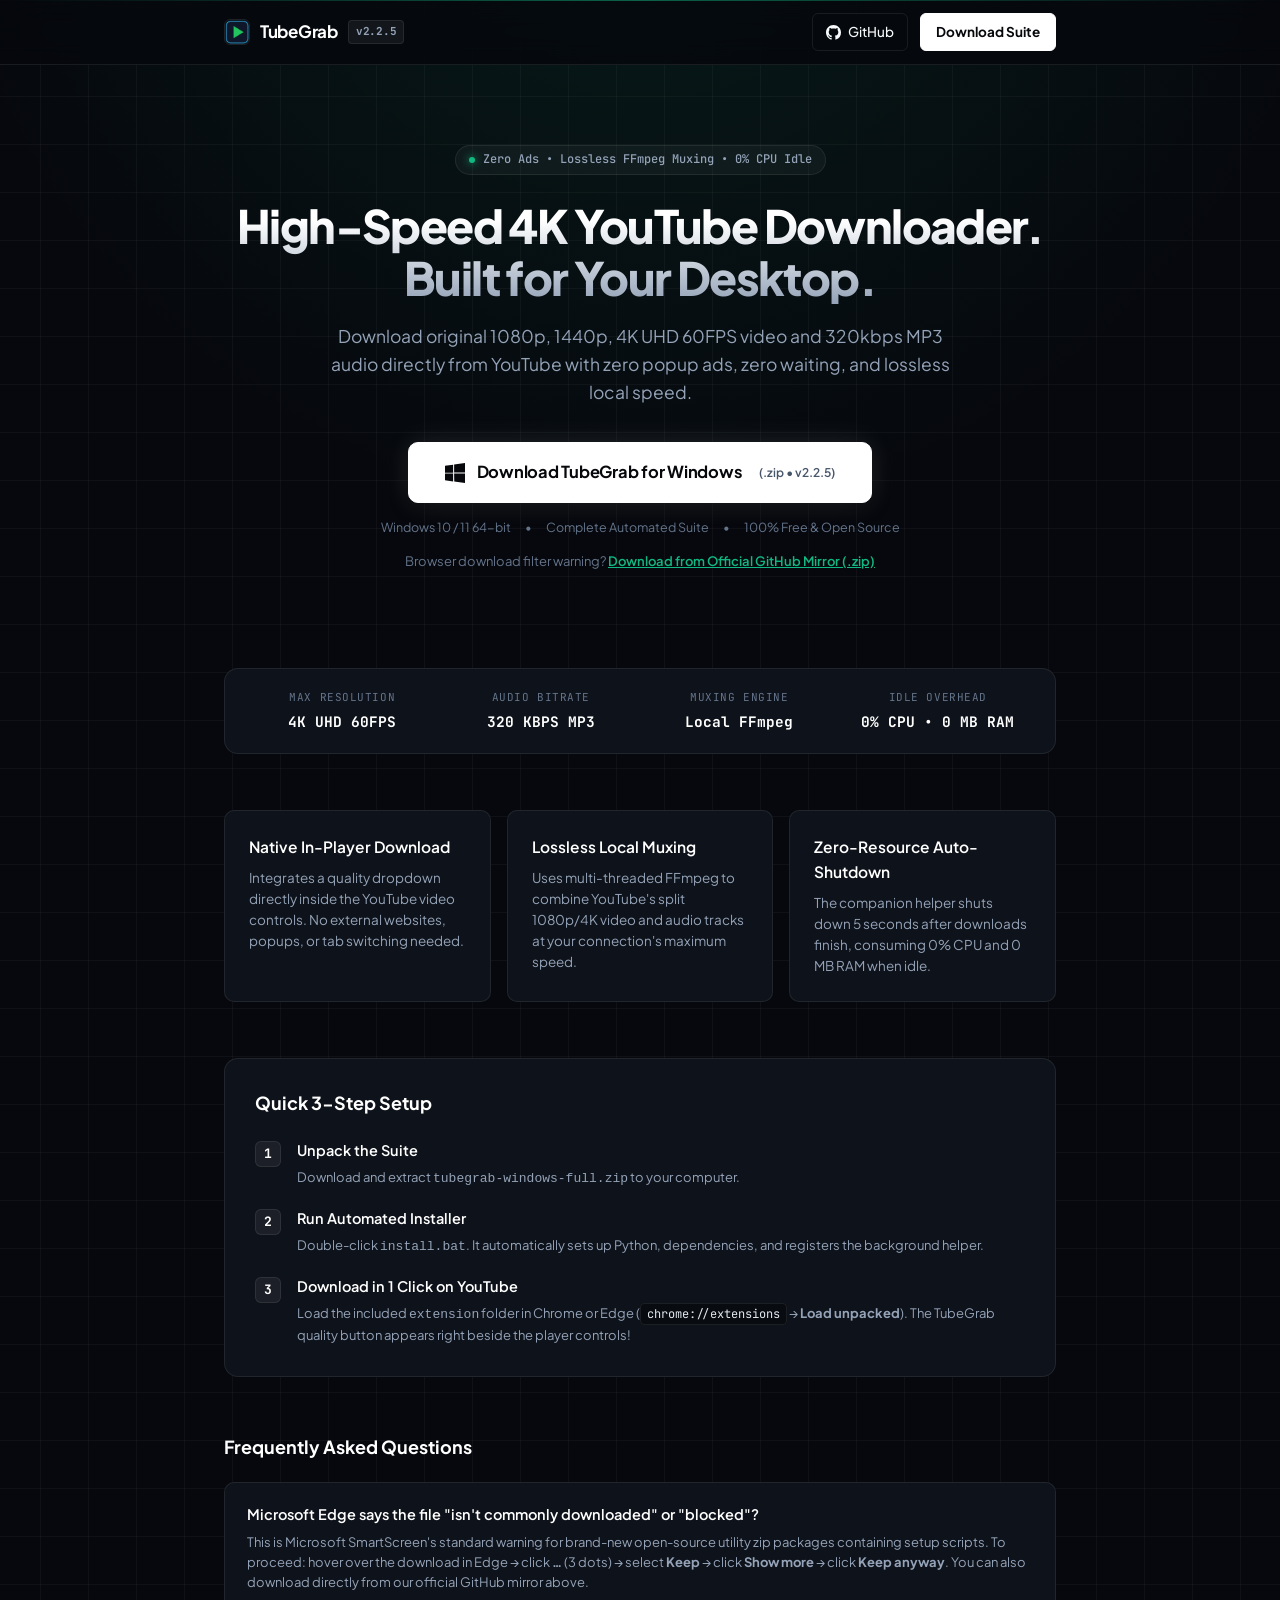
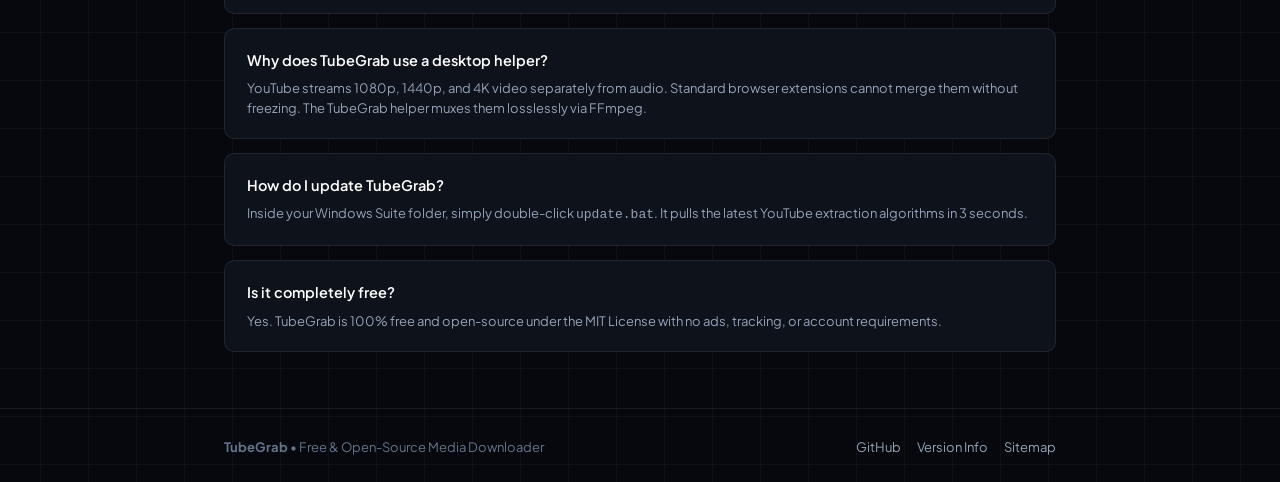
==== commit 6018fcec: "feat: streamline to single Windows Suite download and complete end-to-end suite verification" ====
--- a/index.html
+++ b/index.html
@@ -4,7 +4,7 @@
   <meta charset="UTF-8">
   <meta name="viewport" content="width=device-width, initial-scale=1.0">
   <title>TubeGrab - Clean, High-Speed YouTube Downloader &amp; Desktop Suite</title>
-  <meta name="description" content="TubeGrab is a high-speed, ad-free YouTube video and audio downloader desktop suite. Download original 1080p, 1440p, 4K UHD 60FPS video and 320kbps MP3 audio with lossless local muxing.">
+  <meta name="description" content="TubeGrab is a high-speed, ad-free YouTube video and audio downloader desktop suite for Windows. Download original 1080p, 1440p, 4K UHD 60FPS video and 320kbps MP3 audio with lossless local FFmpeg muxing.">
   <meta name="keywords" content="tubegrab, tubegrab 4k, youtube downloader, yt downloader, 1080p youtube download, 4k video download, mp3 audio extractor, open source youtube downloader, windows youtube downloader">
   <meta name="author" content="TubeGrab Team">
   <meta name="google-site-verification" content="googleea333b6af960c847" />
@@ -12,7 +12,7 @@
 
   <!-- Open Graph -->
   <meta property="og:title" content="TubeGrab - Clean YouTube Downloader &amp; Desktop Suite">
-  <meta property="og:description" content="Download YouTube videos directly in original quality with zero ads and lossless local speed.">
+  <meta property="og:description" content="Download YouTube videos directly in original 4K and 1080p quality with zero ads, lossless local speed, and 0% CPU idle.">
   <meta property="og:type" content="website">
   <meta property="og:url" content="https://tubegrab-4k.vercel.app/">
   <meta property="og:image" content="https://tubegrab-4k.vercel.app/icon.png">
@@ -27,12 +27,12 @@
         "@id": "https://tubegrab-4k.vercel.app/#website",
         "url": "https://tubegrab-4k.vercel.app/",
         "name": "TubeGrab",
-        "description": "High-performance YouTube video and audio downloader desktop suite."
+        "description": "High-performance YouTube video and audio downloader desktop suite for Windows."
       },
       {
         "@type": "SoftwareApplication",
         "name": "TubeGrab",
-        "operatingSystem": "Windows 10, Windows 11, Chromium Browsers",
+        "operatingSystem": "Windows 10, Windows 11",
         "applicationCategory": "MultimediaApplication",
         "offers": {
           "@type": "Offer",
@@ -47,7 +47,7 @@
   <link rel="icon" type="image/png" href="icon.png">
   <link rel="preconnect" href="https://fonts.googleapis.com">
   <link rel="preconnect" href="https://fonts.gstatic.com" crossorigin>
-  <link href="https://fonts.googleapis.com/css2?family=Plus+Jakarta+Sans:wght@400;500;600;700;800&family=JetBrains+Mono:wght@400;500;600&display=swap" rel="stylesheet">
+  <link href="https://fonts.googleapis.com/css2?family=Plus+Jakarta+Sans:wght@400;500;600;700;800&family=JetBrains+Mono:wght@400;500;600;700&display=swap" rel="stylesheet">
 
   <style>
     :root {
@@ -208,7 +208,7 @@
 
     /* Hero */
     .hero {
-      padding: 76px 0 44px;
+      padding: 80px 0 48px;
       text-align: center;
       position: relative;
     }
@@ -237,27 +237,27 @@
     }
 
     .hero h1 {
-      font-size: 44px;
+      font-size: 46px;
       font-weight: 800;
       letter-spacing: -0.035em;
       line-height: 1.15;
       background: linear-gradient(180deg, #FFFFFF 20%, #94A3B8 100%);
       -webkit-background-clip: text;
       -webkit-text-fill-color: transparent;
-      margin-bottom: 16px;
+      margin-bottom: 18px;
     }
 
     .hero p {
-      font-size: 17px;
+      font-size: 17.5px;
       color: var(--text-muted);
-      max-width: 600px;
+      max-width: 620px;
       margin: 0 auto 36px;
       line-height: 1.6;
     }
 
     /* Hero Main CTA (Crisp Stealth Tech) */
     .hero-download-box {
-      margin-bottom: 56px;
+      margin-bottom: 48px;
     }
 
     .btn-download-main {
@@ -307,194 +307,38 @@
       color: var(--text-dim);
     }
 
-    /* Clean Interactive Tool */
-    .tool-box {
+    /* Clean Engine Specs Banner */
+    .engine-badge-bar {
+      display: grid;
+      grid-template-columns: repeat(4, 1fr);
+      gap: 12px;
       background: var(--bg-surface);
       border: 1px solid var(--border);
       border-radius: var(--radius-lg);
-      padding: 24px;
+      padding: 20px 24px;
       margin-bottom: 56px;
-      text-align: left;
-    }
-
-    .tool-header {
-      display: flex;
-      align-items: center;
-      justify-content: space-between;
-      margin-bottom: 16px;
-    }
-
-    .tool-header h3 {
-      font-size: 15px;
-      font-weight: 600;
-      color: #fff;
-      display: flex;
-      align-items: center;
-      gap: 8px;
-    }
-
-    .engine-pill {
-      font-size: 11.5px;
+      text-align: center;
+    }
+
+    .engine-stat {
+      display: flex;
+      flex-direction: column;
+      gap: 4px;
+    }
+
+    .stat-label {
+      font-size: 11px;
       font-family: var(--font-mono);
       color: var(--text-dim);
-      display: flex;
-      align-items: center;
-      gap: 6px;
-    }
-
-    .input-row {
-      display: flex;
-      gap: 10px;
-    }
-
-    .url-input {
-      flex: 1;
-      background: #090b10;
-      border: 1px solid var(--border);
-      border-radius: var(--radius-sm);
-      padding: 12px 14px;
-      color: #fff;
-      font-size: 14px;
-      font-family: inherit;
-      outline: none;
-      transition: border-color 0.15s;
-    }
-
-    .url-input:focus {
-      border-color: rgba(255, 255, 255, 0.4);
-    }
-
-    .url-input::placeholder {
-      color: var(--text-dim);
-    }
-
-    .btn-inspect {
-      display: inline-flex;
-      align-items: center;
-      padding: 0 18px;
-      background: rgba(255, 255, 255, 0.1);
-      border: 1px solid var(--border);
-      color: #fff;
-      font-size: 13.5px;
-      font-weight: 600;
-      border-radius: var(--radius-sm);
-      cursor: pointer;
-      transition: all 0.15s;
-    }
-
-    .btn-inspect:hover {
-      background: #fff;
-      color: #000;
-    }
-
-    /* Video Preview */
-    .preview-card {
-      display: none;
-      margin-top: 18px;
-      background: var(--bg-card);
-      border: 1px solid var(--border);
-      border-radius: var(--radius);
-      padding: 16px;
-    }
-
-    .preview-flex {
-      display: flex;
-      gap: 16px;
-      align-items: flex-start;
-    }
-
-    .preview-thumb {
-      width: 160px;
-      height: 90px;
-      border-radius: 6px;
-      object-fit: cover;
-      background: #000;
-      flex-shrink: 0;
-      border: 1px solid var(--border);
-    }
-
-    .preview-info {
-      flex: 1;
-      min-width: 0;
-    }
-
-    .preview-title {
+      letter-spacing: 0.05em;
+      text-transform: uppercase;
+    }
+
+    .stat-val {
       font-size: 14.5px;
-      font-weight: 600;
-      color: #fff;
-      margin-bottom: 4px;
-      white-space: nowrap;
-      overflow: hidden;
-      text-overflow: ellipsis;
-    }
-
-    .preview-meta {
-      font-size: 12px;
-      color: var(--text-muted);
-      margin-bottom: 12px;
+      font-weight: 700;
+      color: #fff;
       font-family: var(--font-mono);
-    }
-
-    .quality-chips {
-      display: flex;
-      flex-wrap: wrap;
-      gap: 6px;
-    }
-
-    .chip {
-      font-size: 11.5px;
-      font-family: var(--font-mono);
-      padding: 4px 10px;
-      background: rgba(255, 255, 255, 0.04);
-      border: 1px solid var(--border);
-      border-radius: 4px;
-      color: var(--text-muted);
-      cursor: pointer;
-      transition: all 0.15s;
-    }
-
-    .chip:hover {
-      color: #fff;
-      border-color: rgba(255, 255, 255, 0.25);
-    }
-
-    .chip.active {
-      background: rgba(255, 255, 255, 0.12);
-      border-color: #ffffff;
-      color: #ffffff;
-      font-weight: 600;
-    }
-
-    .progress-box {
-      display: none;
-      margin-top: 14px;
-      background: rgba(0, 0, 0, 0.5);
-      border-radius: 6px;
-      padding: 10px 14px;
-      border: 1px solid var(--border);
-    }
-
-    .progress-bar-bg {
-      height: 6px;
-      background: rgba(255, 255, 255, 0.1);
-      border-radius: 3px;
-      overflow: hidden;
-      margin-bottom: 6px;
-    }
-
-    .progress-bar-fill {
-      width: 0%;
-      height: 100%;
-      background: #ffffff;
-      transition: width 0.2s linear;
-    }
-
-    .progress-text {
-      display: flex;
-      justify-content: space-between;
-      font-size: 11.5px;
-      font-family: var(--font-mono);
-      color: var(--text-muted);
     }
 
     /* 3 Clean Cards */
@@ -509,7 +353,7 @@
       background: var(--bg-surface);
       border: 1px solid var(--border);
       border-radius: var(--radius);
-      padding: 22px;
+      padding: 24px;
       text-align: left;
       transition: border-color 0.2s;
     }
@@ -519,16 +363,16 @@
     }
 
     .feature-card h4 {
-      font-size: 15px;
+      font-size: 15.5px;
       font-weight: 600;
       color: #fff;
-      margin-bottom: 6px;
+      margin-bottom: 8px;
     }
 
     .feature-card p {
-      font-size: 13px;
+      font-size: 13.5px;
       color: var(--text-muted);
-      line-height: 1.5;
+      line-height: 1.55;
     }
 
     /* 3 Steps Setup */
@@ -536,39 +380,39 @@
       background: var(--bg-surface);
       border: 1px solid var(--border);
       border-radius: var(--radius-lg);
-      padding: 28px;
+      padding: 30px;
       margin-bottom: 56px;
       text-align: left;
     }
 
     .steps-title {
-      font-size: 17px;
+      font-size: 18px;
       font-weight: 700;
       color: #fff;
-      margin-bottom: 20px;
+      margin-bottom: 22px;
     }
 
     .step-list {
       display: flex;
       flex-direction: column;
+      gap: 18px;
+    }
+
+    .step-item {
+      display: flex;
+      align-items: flex-start;
       gap: 16px;
     }
 
-    .step-item {
-      display: flex;
-      align-items: flex-start;
-      gap: 14px;
-    }
-
     .step-badge {
-      width: 24px;
-      height: 24px;
+      width: 26px;
+      height: 26px;
       border-radius: 6px;
       background: rgba(255, 255, 255, 0.06);
       border: 1px solid var(--border);
       color: #fff;
       font-family: var(--font-mono);
-      font-size: 12px;
+      font-size: 13px;
       font-weight: 700;
       display: flex;
       align-items: center;
@@ -578,10 +422,10 @@
     }
 
     .step-content h5 {
-      font-size: 14px;
+      font-size: 14.5px;
       font-weight: 600;
       color: #fff;
-      margin-bottom: 3px;
+      margin-bottom: 4px;
     }
 
     .step-content p {
@@ -606,23 +450,23 @@
     }
 
     .faq-title {
-      font-size: 17px;
+      font-size: 18px;
       font-weight: 700;
       color: #fff;
-      margin-bottom: 18px;
+      margin-bottom: 20px;
     }
 
     .faq-list {
       display: flex;
       flex-direction: column;
-      gap: 12px;
+      gap: 14px;
     }
 
     .faq-card {
       background: var(--bg-surface);
       border: 1px solid var(--border);
       border-radius: var(--radius);
-      padding: 18px 20px;
+      padding: 20px 22px;
     }
 
     .faq-card h5 {
@@ -635,7 +479,7 @@
     .faq-card p {
       font-size: 13px;
       color: var(--text-muted);
-      line-height: 1.5;
+      line-height: 1.55;
     }
 
     /* Footer */
@@ -666,18 +510,14 @@
     }
 
     @media (max-width: 640px) {
+      .engine-badge-bar {
+        grid-template-columns: repeat(2, 1fr);
+      }
       .features-grid {
         grid-template-columns: 1fr;
       }
       .hero h1 {
-        font-size: 30px;
-      }
-      .preview-flex {
-        flex-direction: column;
-      }
-      .preview-thumb {
-        width: 100%;
-        height: 160px;
+        font-size: 32px;
       }
       .footer-wrap {
         flex-direction: column;
@@ -718,8 +558,8 @@
         <span class="status-dot-emerald"></span>
         Zero Ads &bull; Lossless FFmpeg Muxing &bull; 0% CPU Idle
       </div>
-      <h1>High-Speed YouTube Downloader.<br>Built for Your Desktop.</h1>
-      <p>Download original 1080p, 1440p, 4K UHD video and MP3 audio directly from YouTube with zero popup ads, zero waiting, and lossless local speed.</p>
+      <h1>High-Speed 4K YouTube Downloader.<br>Built for Your Desktop.</h1>
+      <p>Download original 1080p, 1440p, 4K UHD 60FPS video and 320kbps MP3 audio directly from YouTube with zero popup ads, zero waiting, and lossless local speed.</p>
 
       <!-- Single Primary CTA (Pure Stealth Monochrome Tech) -->
       <div class="hero-download-box">
@@ -733,7 +573,7 @@
         <div class="download-meta">
           <span>Windows 10 / 11 64-bit</span>
           <span>&bull;</span>
-          <span>Chrome &amp; Edge Extension Included</span>
+          <span>Complete Automated Suite</span>
           <span>&bull;</span>
           <span>100% Free &amp; Open Source</span>
         </div>
@@ -746,58 +586,25 @@
       </div>
     </section>
 
-    <!-- Clean Video Inspector (OneCompiler Style) -->
-    <section class="tool-box">
-      <div class="tool-header">
-        <h3>
-          <svg width="16" height="16" viewBox="0 0 24 24" fill="none" stroke="currentColor" stroke-width="2"><circle cx="12" cy="12" r="10"/><polygon points="10 8 16 12 10 16 10 8"/></svg>
-          Video Inspector &amp; Stream Extractor
-        </h3>
-        <span class="engine-pill" id="engineStatus">
-          <span class="status-dot-emerald"></span>
-          Checking local engine...
-        </span>
-      </div>
-
-      <div class="input-row">
-        <input type="text" id="videoUrlInput" class="url-input" placeholder="Paste YouTube link (e.g. https://www.youtube.com/watch?v=dQw4w9WgXcQ)">
-        <button id="inspectBtn" class="btn-inspect">Inspect</button>
-      </div>
-
-      <!-- Preview Output -->
-      <div id="previewCard" class="preview-card">
-        <div class="preview-flex">
-          <img id="thumbImg" src="" alt="Thumbnail" class="preview-thumb">
-          <div class="preview-info">
-            <h4 id="videoTitle" class="preview-title">Video Title</h4>
-            <div id="videoMeta" class="preview-meta">Detected Stream &bull; Ready</div>
-            <div class="quality-chips" id="qualityChips">
-              <span class="chip active" data-q="max">Best Quality (UHD)</span>
-              <span class="chip" data-q="1080">1080p Full HD</span>
-              <span class="chip" data-q="720">720p HD</span>
-              <span class="chip" data-q="mp3">MP3 Audio</span>
-            </div>
-          </div>
-        </div>
-
-        <div style="margin-top: 14px; display: flex; justify-content: flex-end;">
-          <button id="startDownloadBtn" class="btn-nav-download" style="padding: 10px 20px;">
-            Send to TubeGrab Engine
-          </button>
-        </div>
-
-        <!-- Progress -->
-        <div id="progressWrap" class="progress-box">
-          <div class="progress-bar-bg">
-            <div id="progressFill" class="progress-bar-fill"></div>
-          </div>
-          <div class="progress-text">
-            <span id="progressStatus">Downloading...</span>
-            <span id="progressPercent">0%</span>
-          </div>
-        </div>
-      </div>
-    </section>
+    <!-- Suite Engine Spec Preview -->
+    <div class="engine-badge-bar">
+      <div class="engine-stat">
+        <span class="stat-label">MAX RESOLUTION</span>
+        <span class="stat-val">4K UHD 60FPS</span>
+      </div>
+      <div class="engine-stat">
+        <span class="stat-label">AUDIO BITRATE</span>
+        <span class="stat-val">320 KBPS MP3</span>
+      </div>
+      <div class="engine-stat">
+        <span class="stat-label">MUXING ENGINE</span>
+        <span class="stat-val">Local FFmpeg</span>
+      </div>
+      <div class="engine-stat">
+        <span class="stat-label">IDLE OVERHEAD</span>
+        <span class="stat-val">0% CPU &bull; 0 MB RAM</span>
+      </div>
+    </div>
 
     <!-- 3 Clean Feature Cards -->
     <section class="features-grid">
@@ -822,22 +629,22 @@
         <div class="step-item">
           <div class="step-badge">1</div>
           <div class="step-content">
-            <h5>Unpack &amp; Run Installer</h5>
-            <p>Extract <code>tubegrab-windows-full.zip</code> and double-click <code>install.bat</code>. It automatically sets up Python and registers the helper.</p>
+            <h5>Unpack the Suite</h5>
+            <p>Download and extract <code>tubegrab-windows-full.zip</code> to your computer.</p>
           </div>
         </div>
         <div class="step-item">
           <div class="step-badge">2</div>
           <div class="step-content">
-            <h5>Load Extension in Browser</h5>
-            <p>Go to <span class="code-tag">chrome://extensions</span> (or <span class="code-tag">edge://extensions</span>), enable <b>Developer mode</b>, and click <b>Load unpacked</b> on the included <code>extension</code> folder.</p>
+            <h5>Run Automated Installer</h5>
+            <p>Double-click <code>install.bat</code>. It automatically sets up Python, dependencies, and registers the background helper.</p>
           </div>
         </div>
         <div class="step-item">
           <div class="step-badge">3</div>
           <div class="step-content">
-            <h5>Download in 1 Click</h5>
-            <p>Open any YouTube video. The TubeGrab quality button appears beside the video player controls ready for instant download.</p>
+            <h5>Download in 1 Click on YouTube</h5>
+            <p>Load the included <code>extension</code> folder in Chrome or Edge (<span class="code-tag">chrome://extensions</span> &rarr; <b>Load unpacked</b>). The TubeGrab quality button appears right beside the player controls!</p>
           </div>
         </div>
       </div>
@@ -882,149 +689,5 @@
     </div>
   </footer>
 
-  <script>
-    // Local Engine Check
-    function checkEngine() {
-      const statusTag = document.getElementById('engineStatus');
-      fetch("http://127.0.0.1:19876/status", { signal: AbortSignal.timeout(1200) })
-        .then(r => r.json())
-        .then(d => {
-          statusTag.innerHTML = '<span class="status-dot-emerald"></span> Local Engine Active';
-          statusTag.style.color = "#10b981";
-        })
-        .catch(() => {
-          statusTag.innerHTML = '<span style="display:inline-block;width:6px;height:6px;border-radius:50%;background:#64748b;margin-right:6px;"></span> Standalone Mode';
-          statusTag.style.color = "#94a3b8";
-        });
-    }
-    checkEngine();
-
-    // YouTube URL Extractor
-    function extractYouTubeId(url) {
-      const reg = /(?:youtube\.com\/(?:[^\/]+\/.+\/|(?:v|e(?:mbed)?)\/|.*[?&]v=)|youtu\.be\/)([^"&?\/\s]{11})/;
-      const match = url.match(reg);
-      return match ? match[1] : null;
-    }
-
-    const inspectBtn = document.getElementById('inspectBtn');
-    const urlInput = document.getElementById('videoUrlInput');
-    const previewCard = document.getElementById('previewCard');
-    const thumbImg = document.getElementById('thumbImg');
-    const videoTitle = document.getElementById('videoTitle');
-    const videoMeta = document.getElementById('videoMeta');
-    const startDownloadBtn = document.getElementById('startDownloadBtn');
-    const progressWrap = document.getElementById('progressWrap');
-    const progressFill = document.getElementById('progressFill');
-    const progressPercent = document.getElementById('progressPercent');
-    const progressStatus = document.getElementById('progressStatus');
-
-    let selectedQuality = "max";
-    let activeVideoId = "";
-
-    inspectBtn.addEventListener('click', () => {
-      const url = urlInput.value.trim();
-      if (!url) return;
-
-      const id = extractYouTubeId(url);
-      if (!id) {
-        alert("Please enter a valid YouTube video URL.");
-        return;
-      }
-
-      activeVideoId = id;
-      thumbImg.src = `https://i.ytimg.com/vi/${id}/mqdefault.jpg`;
-      videoTitle.textContent = "YouTube Video (" + id + ")";
-      videoMeta.textContent = "Stream Ready for Multi-Resolution Extraction";
-      previewCard.style.display = "block";
-      progressWrap.style.display = "none";
-
-      fetch(`https://noembed.com/embed?url=https://www.youtube.com/watch?v=${id}`)
-        .then(r => r.json())
-        .then(data => {
-          if (data && data.title) {
-            videoTitle.textContent = data.title;
-            videoMeta.textContent = `Author: ${data.author_name || 'YouTube Creator'} • Ready`;
-          }
-        })
-        .catch(() => {});
-    });
-
-    document.querySelectorAll('.chip').forEach(chip => {
-      chip.addEventListener('click', () => {
-        document.querySelectorAll('.chip').forEach(c => c.classList.remove('active'));
-        chip.classList.add('active');
-        selectedQuality = chip.getAttribute('data-q');
-      });
-    });
-
-    startDownloadBtn.addEventListener('click', () => {
-      const fullUrl = `https://www.youtube.com/watch?v=${activeVideoId}`;
-      progressWrap.style.display = "block";
-      progressFill.style.width = "20%";
-      progressPercent.textContent = "20%";
-      progressStatus.textContent = "Connecting to TubeGrab engine...";
-
-      fetch("http://127.0.0.1:19876/trigger", {
-        method: "POST",
-        headers: { "Content-Type": "application/json" },
-        body: JSON.stringify({
-          url: fullUrl,
-          title: videoTitle.textContent,
-          quality: selectedQuality
-        })
-      })
-      .then(r => r.json())
-      .then(res => {
-        if (res && res.task_id) {
-          trackTask(res.task_id);
-        } else {
-          simulateDemo();
-        }
-      })
-      .catch(() => {
-        simulateDemo();
-      });
-    });
-
-    function trackTask(taskId) {
-      const poll = setInterval(() => {
-        fetch(`http://127.0.0.1:19876/progress?id=${taskId}`)
-          .then(r => r.json())
-          .then(data => {
-            if (data.percent) {
-              const p = Math.round(data.percent);
-              progressFill.style.width = `${p}%`;
-              progressPercent.textContent = `${p}%`;
-              progressStatus.textContent = data.speed ? `${data.speed} • ${data.downloaded || ''}` : "Downloading...";
-            }
-            if (data.status === "finished") {
-              clearInterval(poll);
-              progressFill.style.width = "100%";
-              progressPercent.textContent = "100%";
-              progressStatus.textContent = "✓ Completed! Saved to Downloads folder.";
-            } else if (data.status === "error") {
-              clearInterval(poll);
-              progressStatus.textContent = "Download failed. Check engine logs.";
-            }
-          })
-          .catch(() => clearInterval(poll));
-      }, 500);
-    }
-
-    function simulateDemo() {
-      progressStatus.textContent = "Local engine helper not running. Start via install.bat to download directly.";
-      let p = 25;
-      const t = setInterval(() => {
-        p += 25;
-        if (p <= 100) {
-          progressFill.style.width = `${p}%`;
-          progressPercent.textContent = `${p}%`;
-        } else {
-          clearInterval(t);
-          progressStatus.textContent = "Install TubeGrab Suite to save files directly to your PC!";
-        }
-      }, 350);
-    }
-  </script>
 </body>
 </html>
